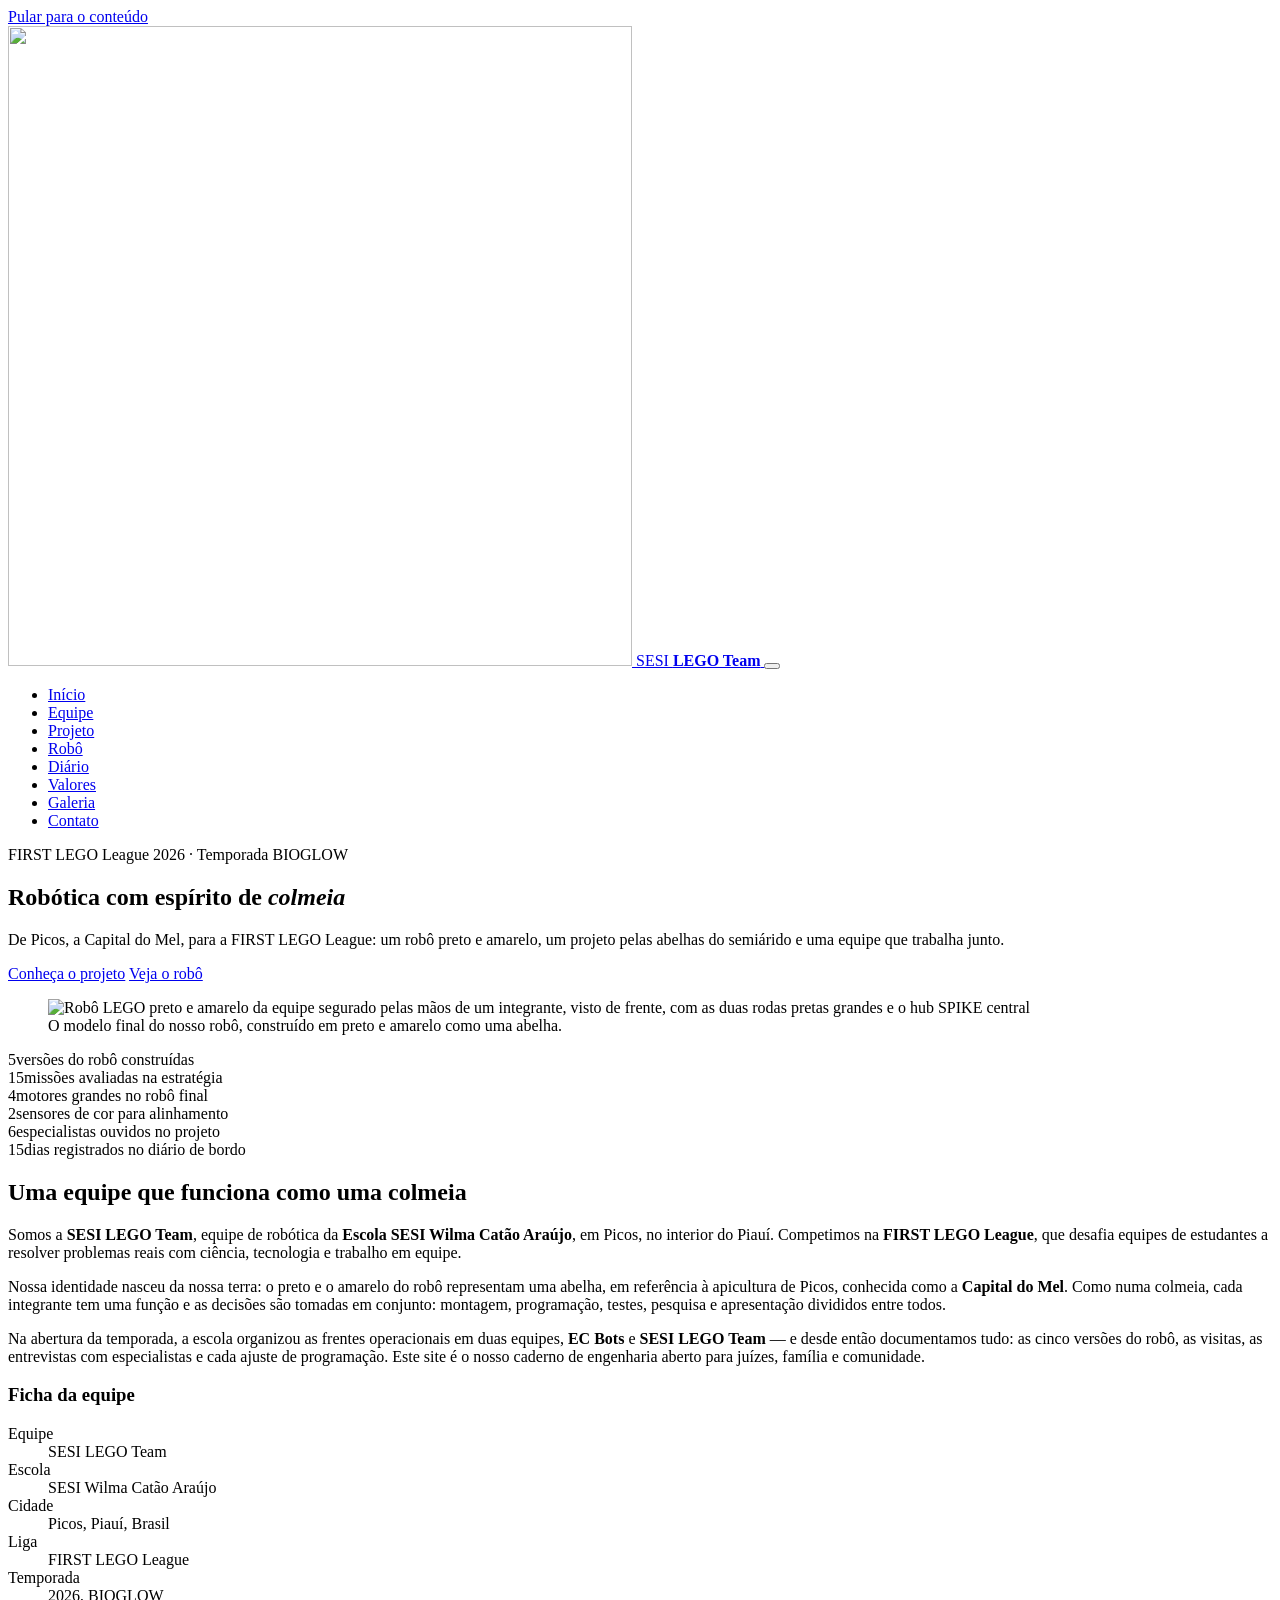
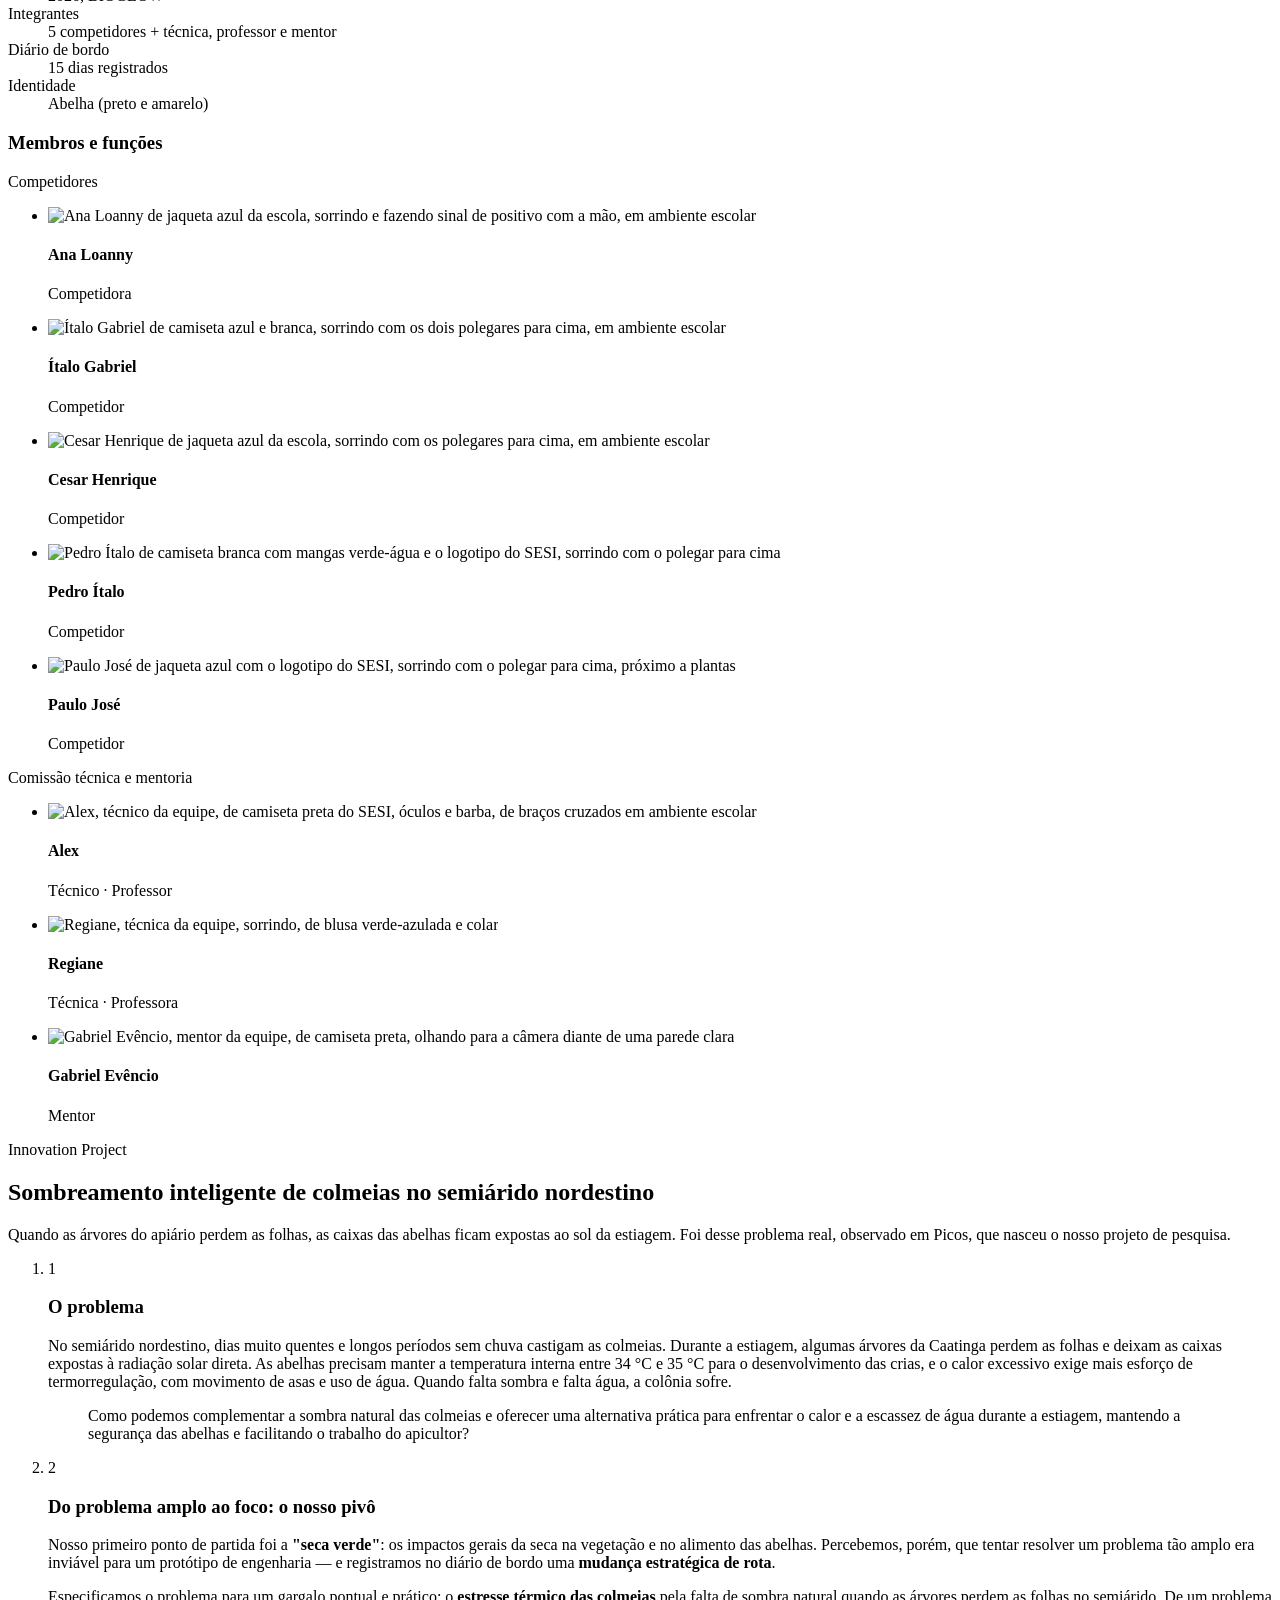
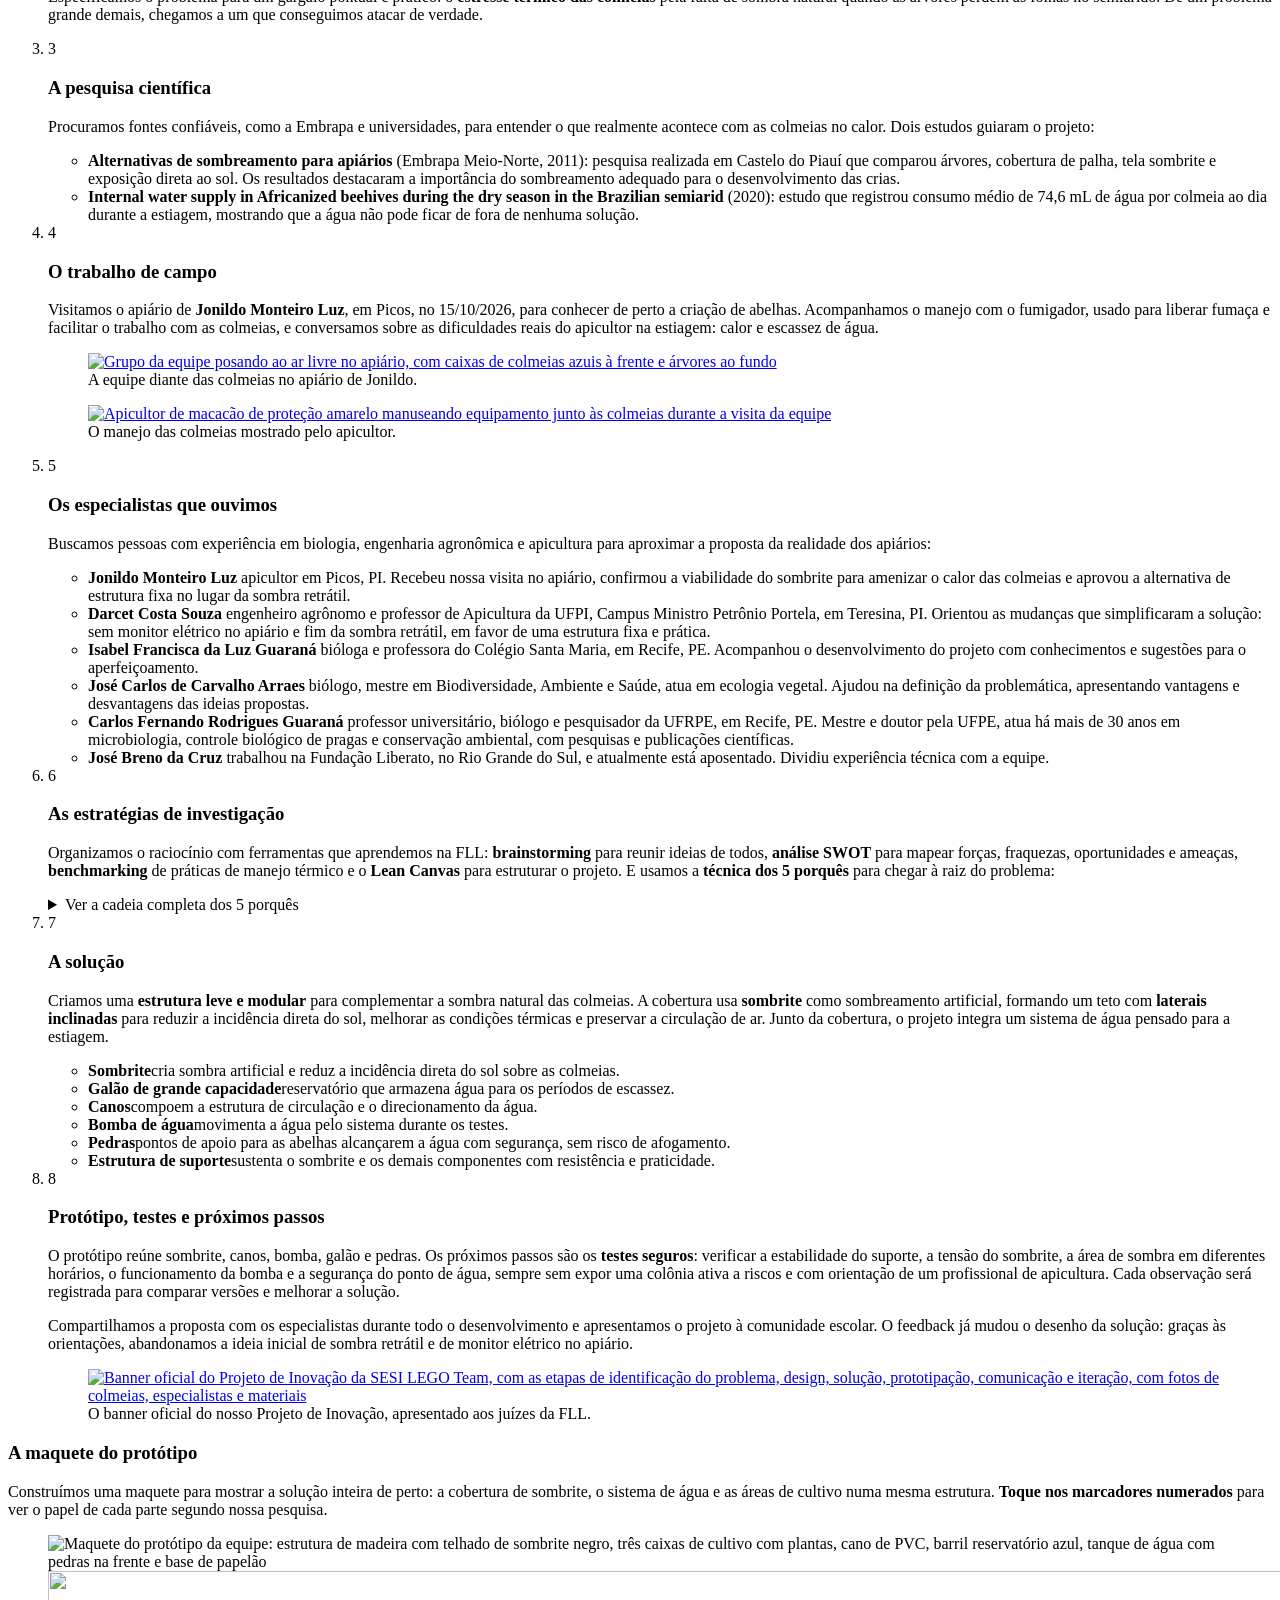
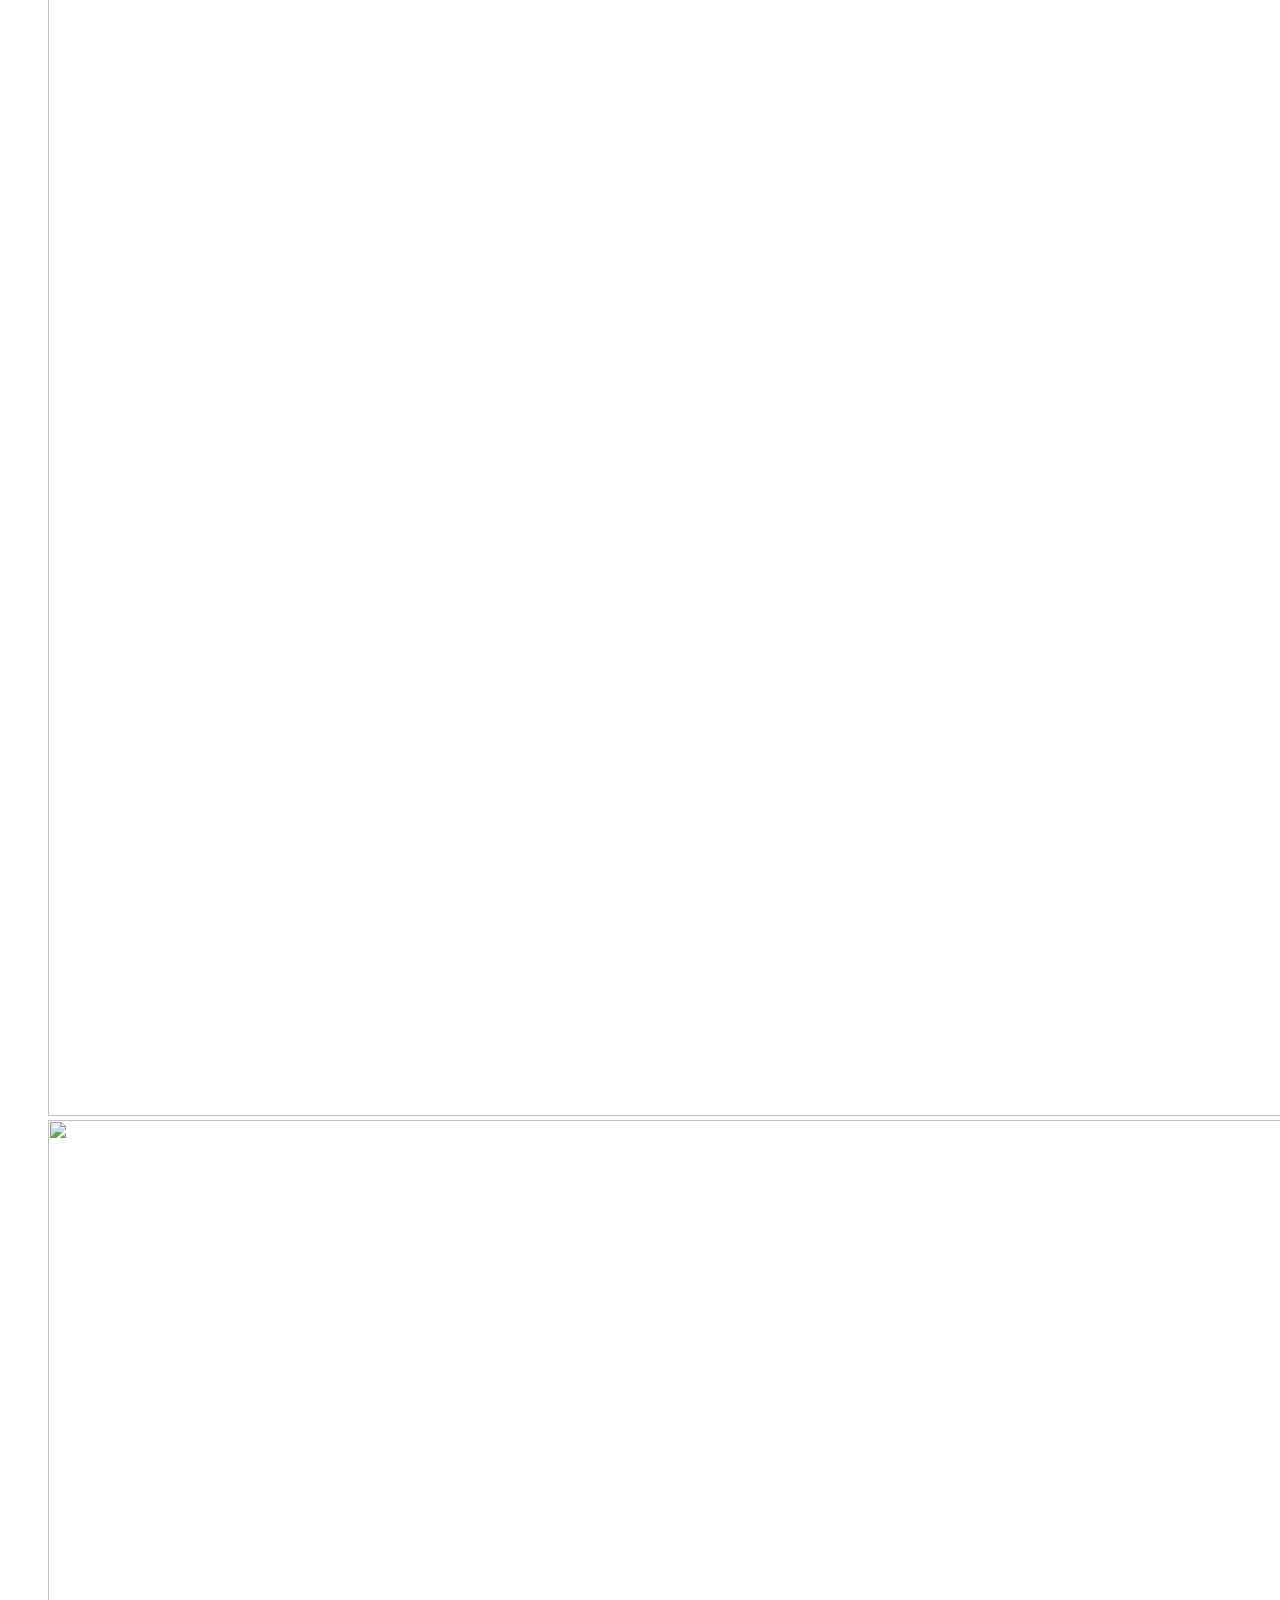
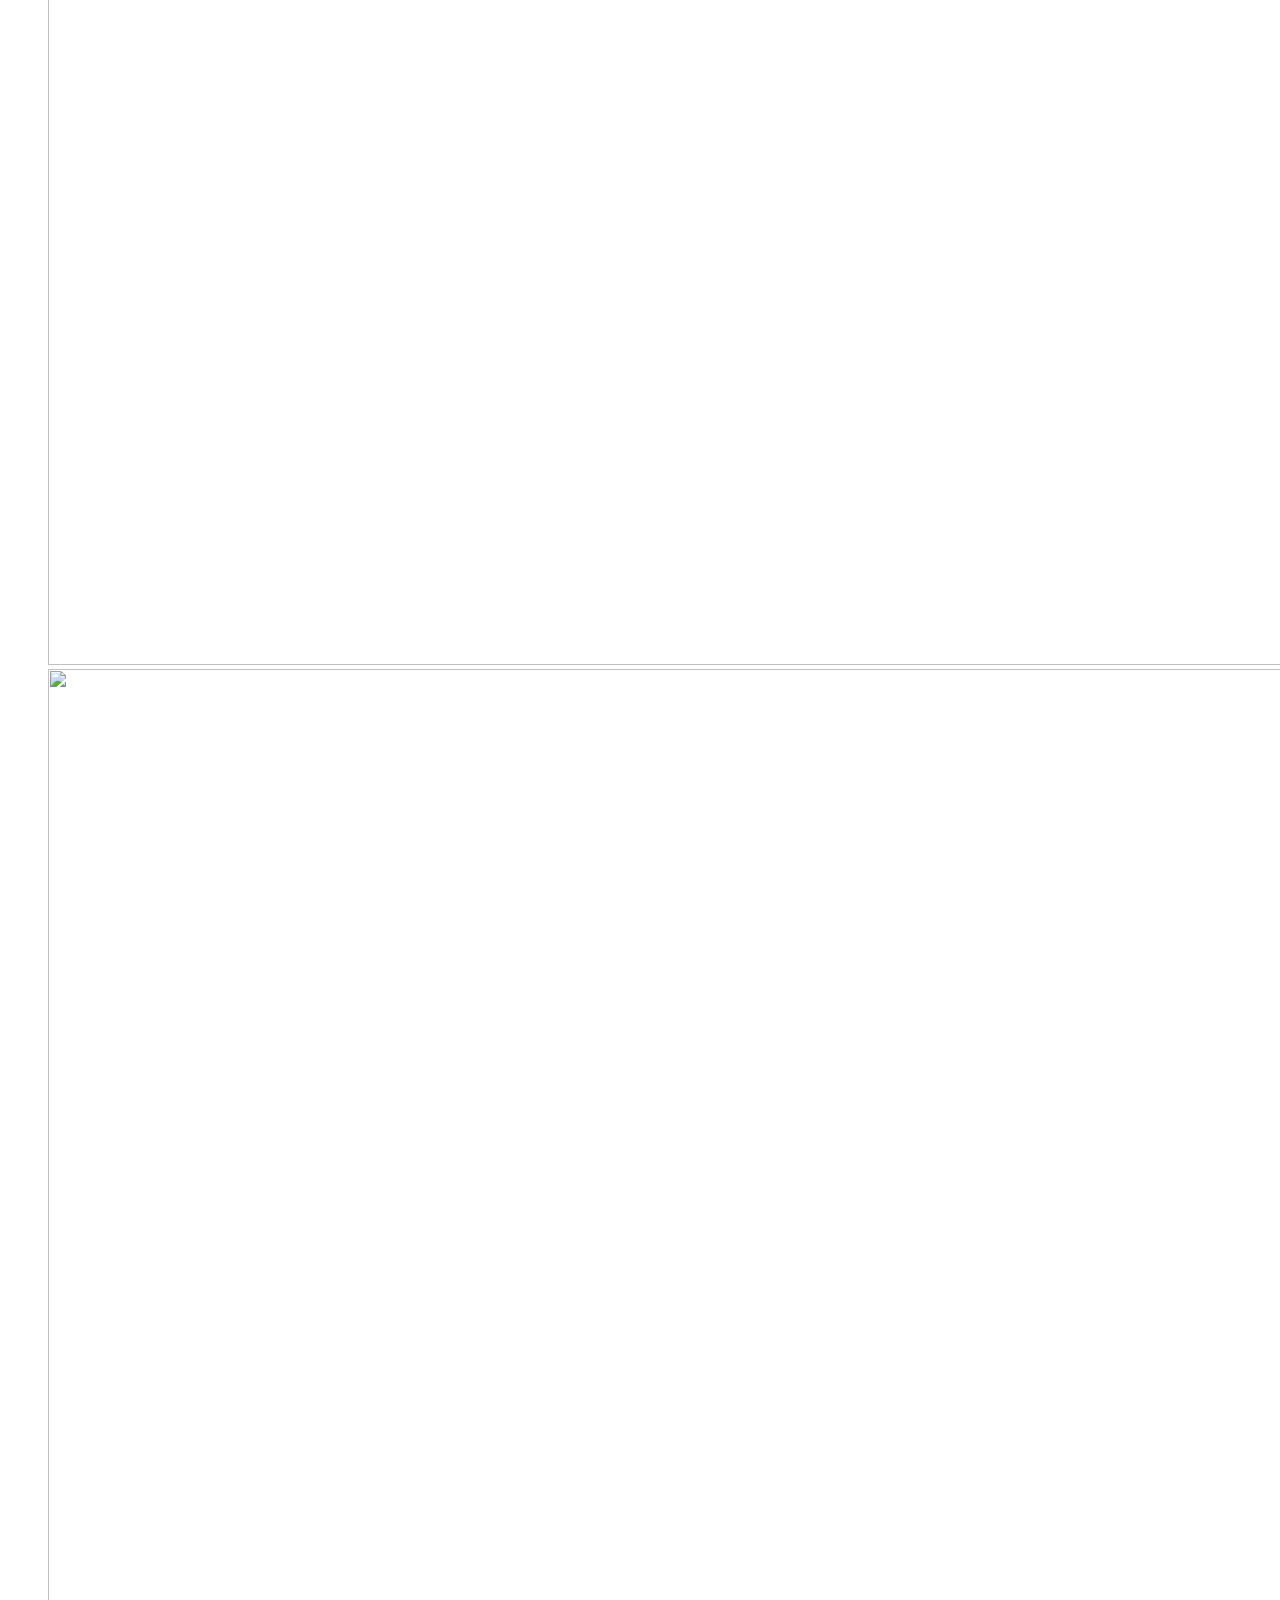
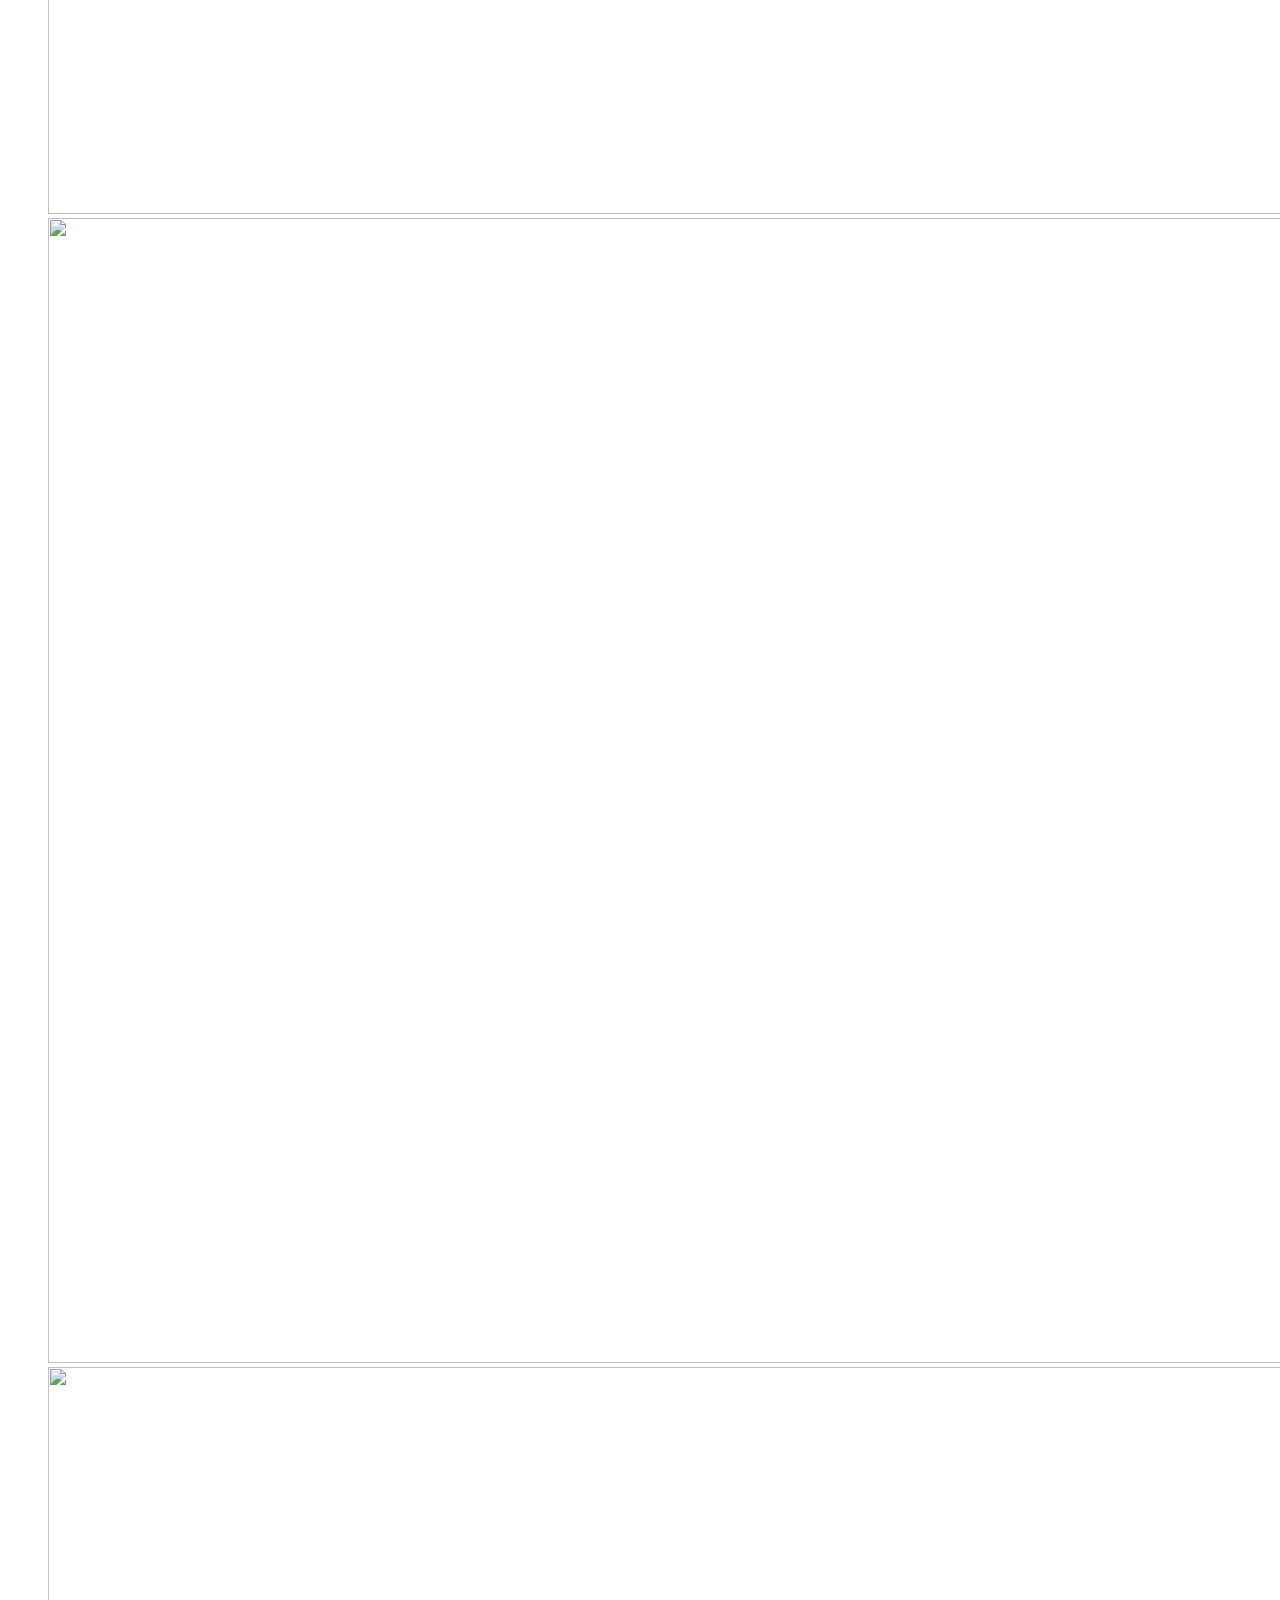
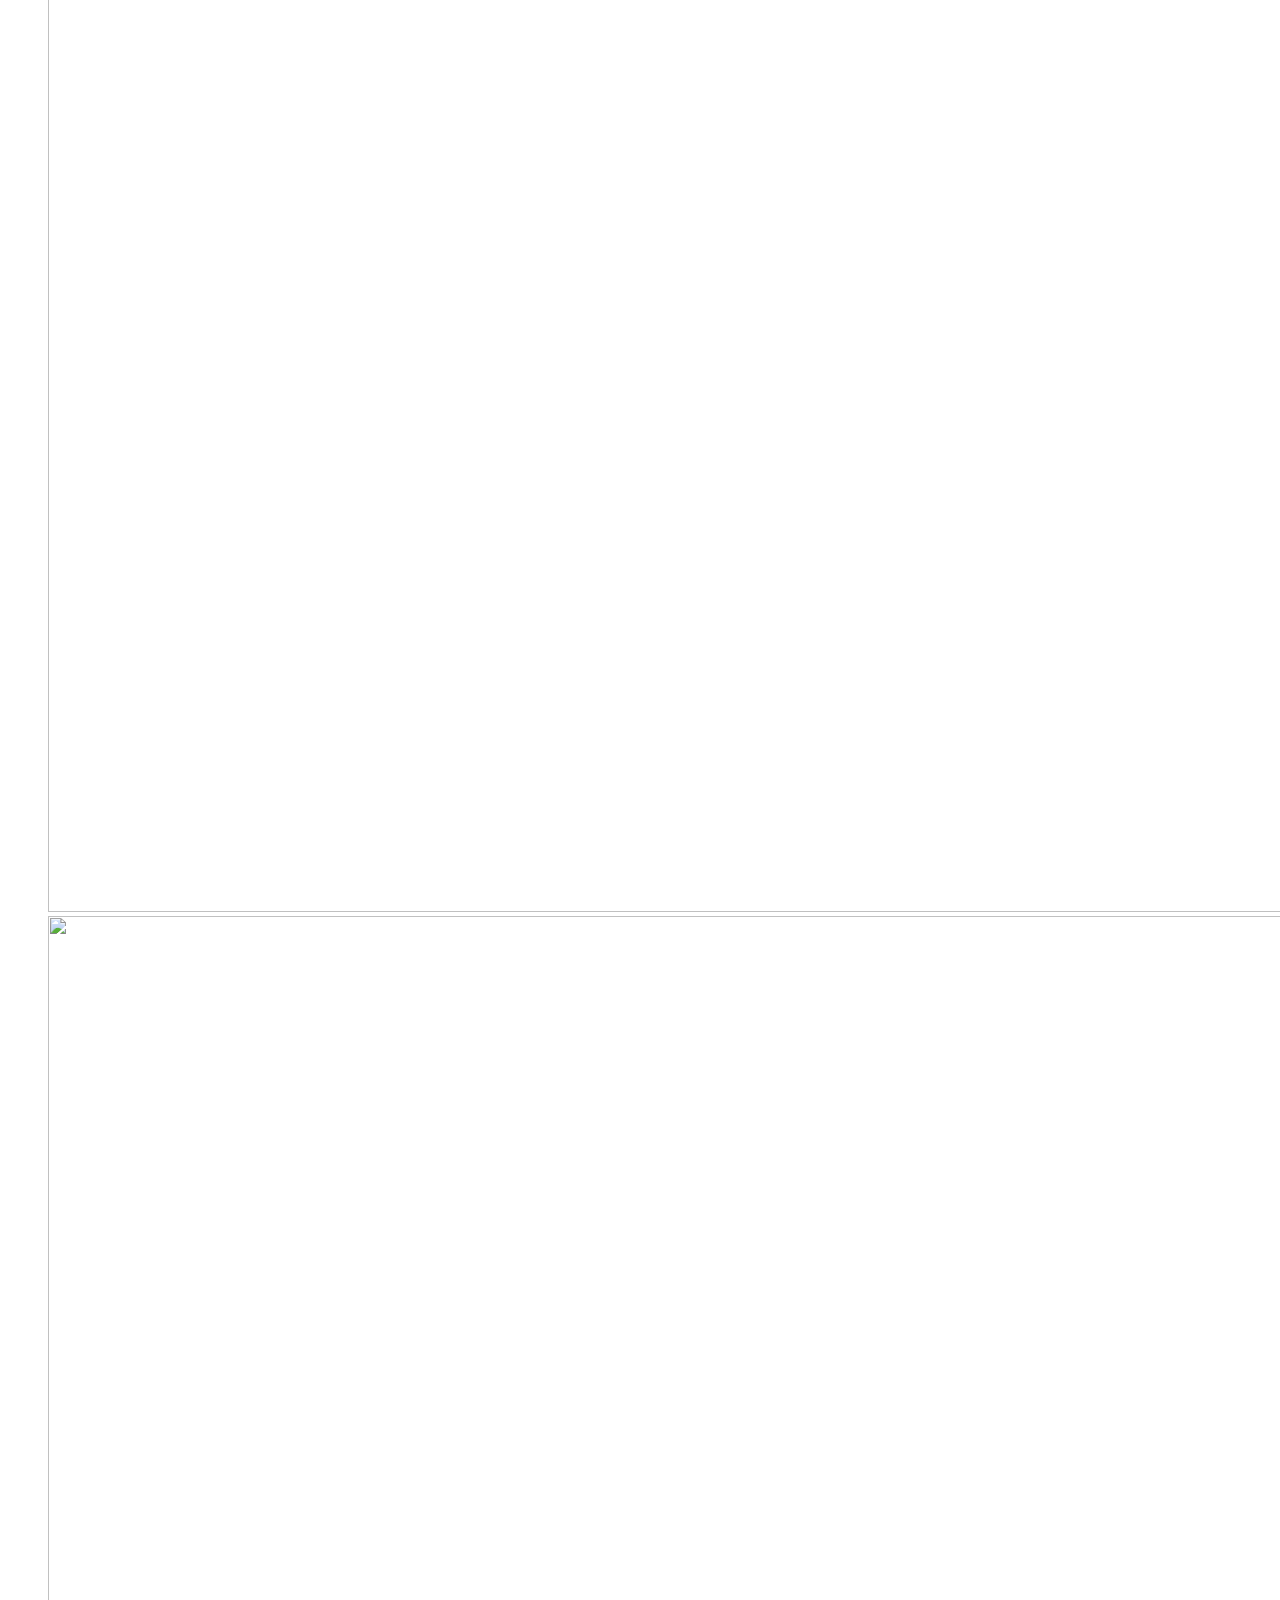
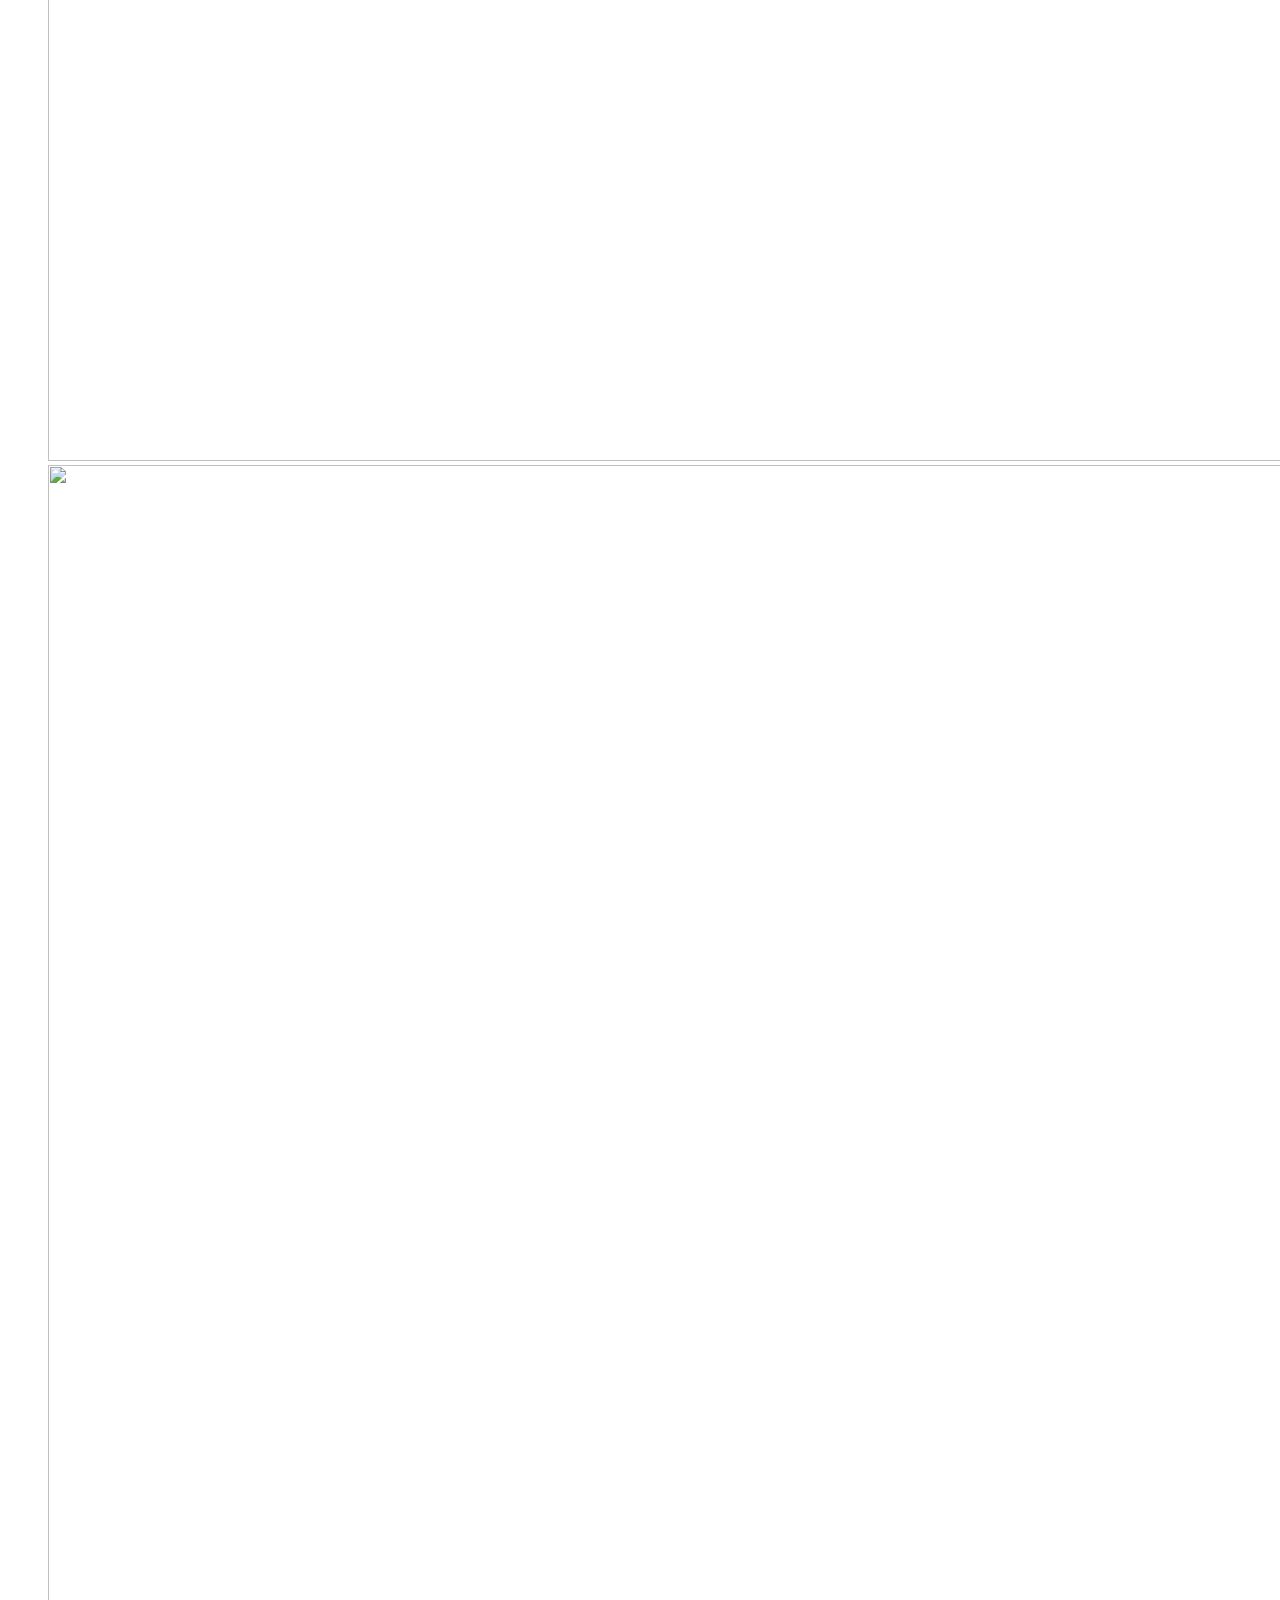
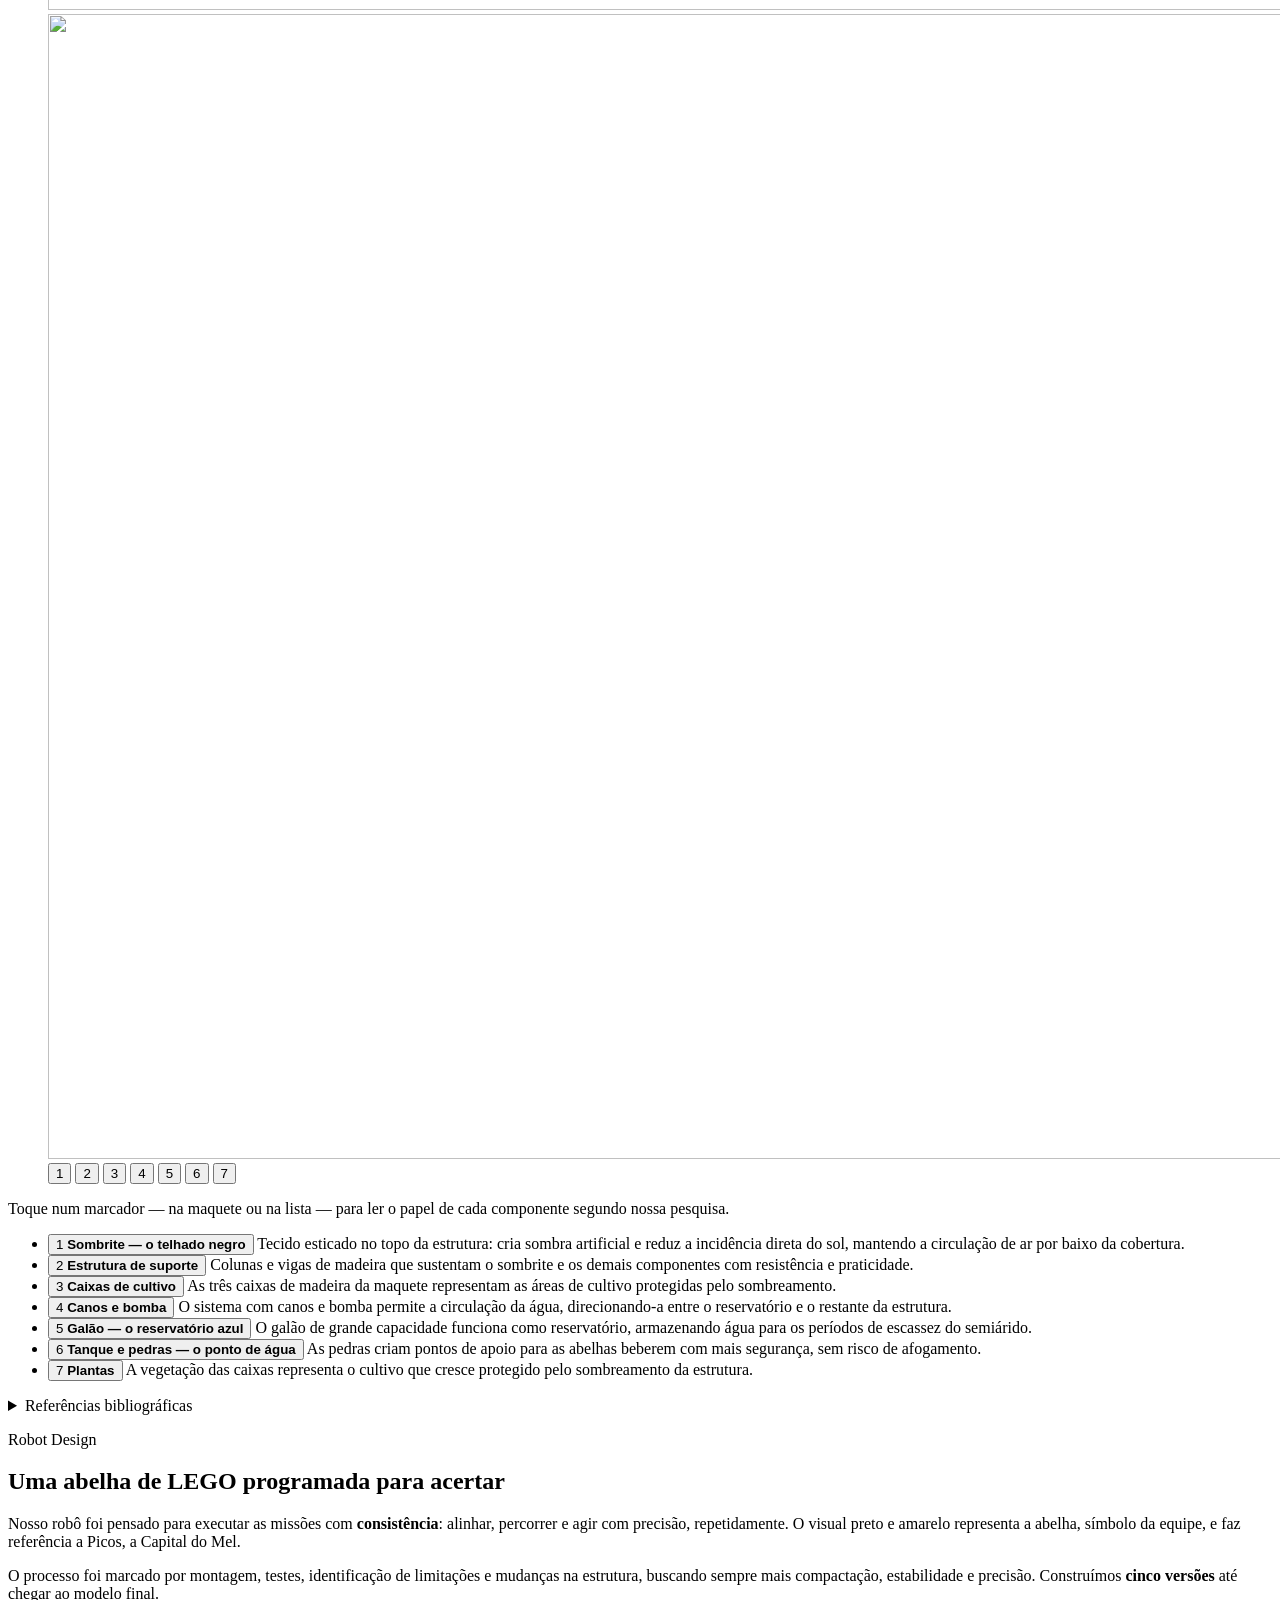
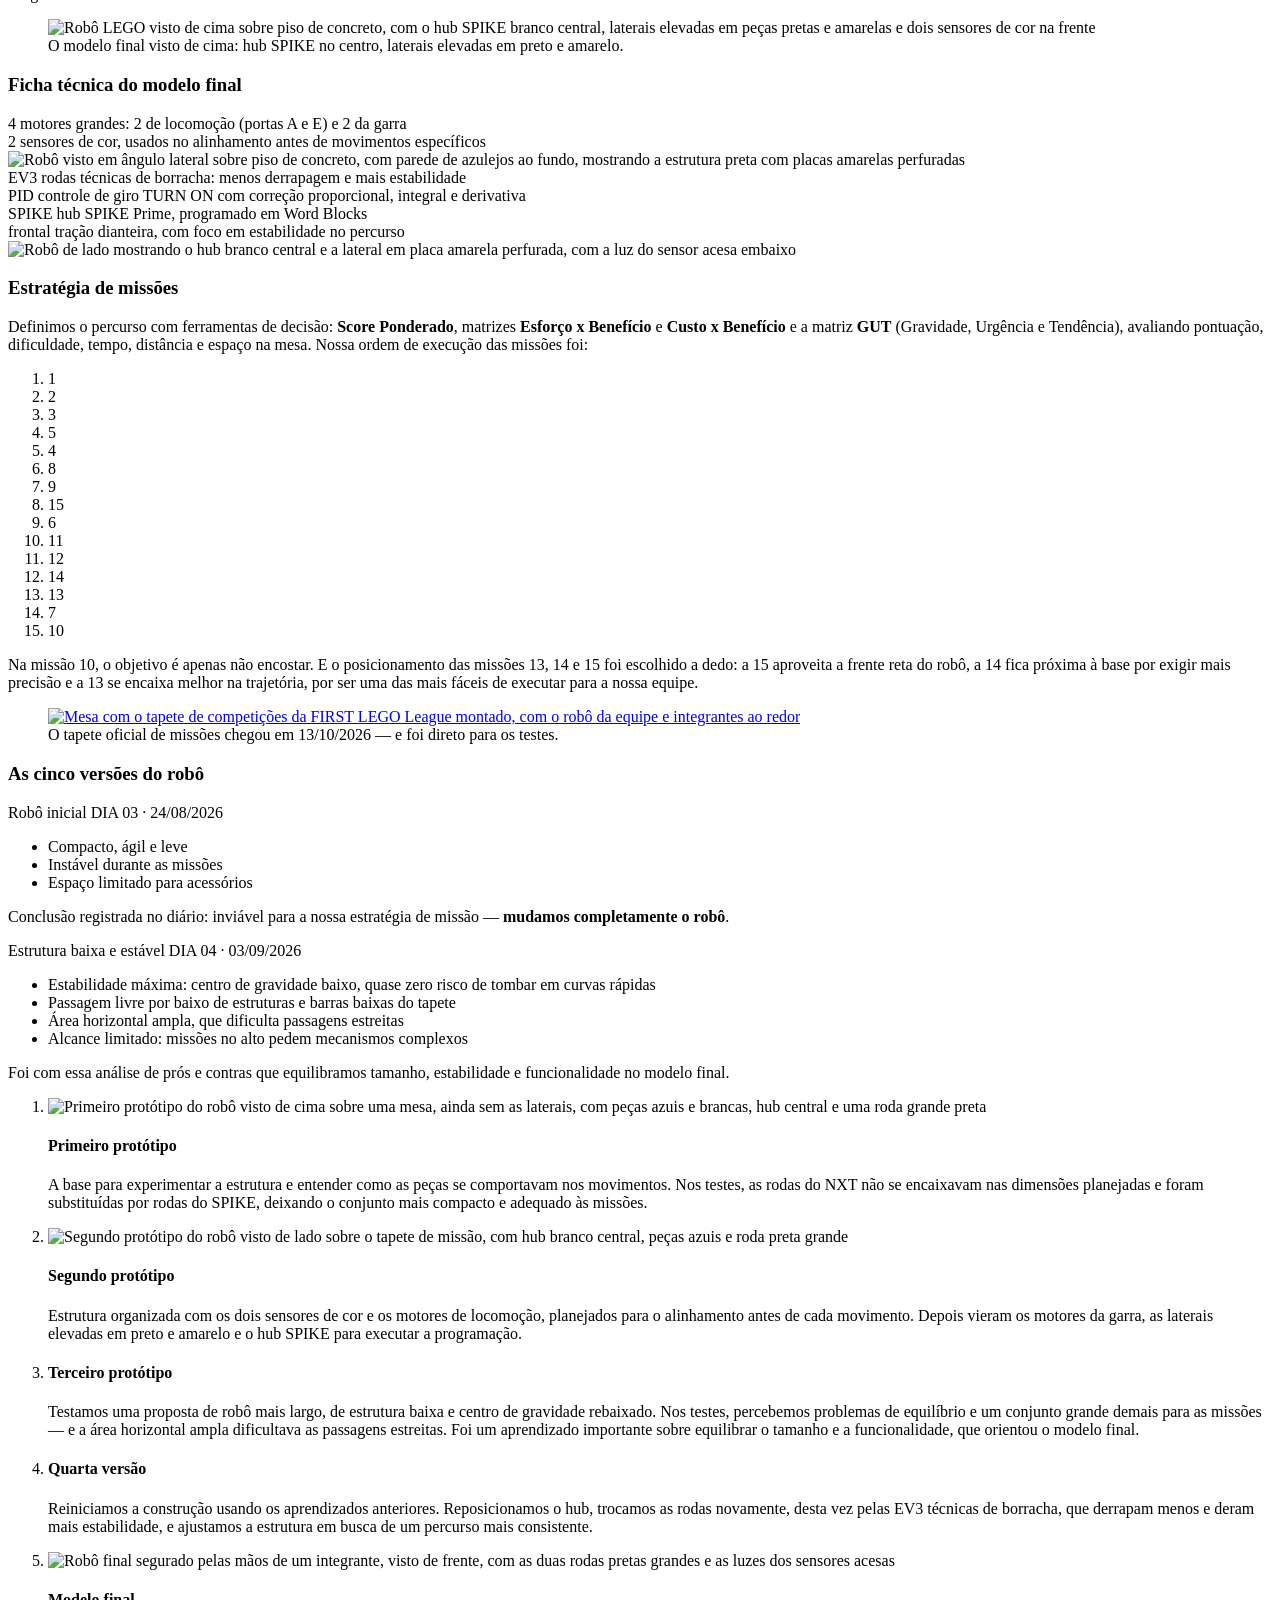
==== index.html @ cb63b408 "segundo commit" ====
<!DOCTYPE html>
<html lang="pt-BR">
<head>
  <meta charset="UTF-8">
  <meta name="viewport" content="width=device-width, initial-scale=1.0">

  <!-- ============================================================
       SEO BÁSICO (edite o domínio quando publicar)
       ============================================================ -->
  <title>SESI LEGO Team | Equipe de robótica FIRST LEGO League em Picos, PI</title>
  <meta name="description" content="Site oficial da SESI LEGO Team, equipe da Escola SESI Wilma Catão Araújo (Picos, PI) na FIRST LEGO League 2026: projeto de pesquisa sobre sombreamento de colmeias no semiárido e robô LEGO preto e amarelo com controle PID.">
  <meta name="author" content="SESI LEGO Team">
  <meta name="theme-color" content="#171310">
  <link rel="canonical" href="https://sesi-lego-team.github.io/"><!-- EDITAR: URL final após publicar -->

  <!-- Open Graph -->
  <meta property="og:type" content="website">
  <meta property="og:locale" content="pt_BR">
  <meta property="og:site_name" content="SESI LEGO Team">
  <meta property="og:title" content="SESI LEGO Team | FIRST LEGO League 2026">
  <meta property="og:description" content="Robótica com espírito de colmeia: um projeto pelas abelhas do semiárido e um robô preto e amarelo construído em Picos, a Capital do Mel.">
  <meta property="og:image" content="assets/img/og-image.png">
  <meta name="twitter:card" content="summary_large_image">

  <!-- Favicon (emblema oficial da equipe) -->
  <link rel="icon" type="image/png" href="assets/img/favicon.png">
  <link rel="apple-touch-icon" href="assets/img/apple-touch-icon.png">

  <!-- Fontes auto-hospedadas (subconjunto latin cobre pt-BR) -->
  <link rel="stylesheet" href="assets/fonts/fonts.css">
  <link rel="preload" href="assets/fonts/ArchivoBlack-400.woff2" as="font" type="font/woff2" crossorigin>

  <!-- Estilo principal -->
  <link rel="stylesheet" href="assets/css/style.css">

  <!-- Dados estruturados para buscadores -->
  <script type="application/ld+json">
  {
    "@context": "https://schema.org",
    "@type": "Organization",
    "name": "SESI LEGO Team",
    "description": "Equipe de robótica estudantil da Escola SESI Wilma Catão Araújo, em Picos (PI), participante da FIRST LEGO League.",
    "url": "https://sesi-lego-team.github.io/",
    "logo": "assets/img/emblema.png",
    "address": {
      "@type": "PostalAddress",
      "addressLocality": "Picos",
      "addressRegion": "PI",
      "addressCountry": "BR"
    },
    "affiliation": "FIRST LEGO League",
    "sameAs": ["https://instagram.com/sesilegoteampi_"]
  }
  </script>
</head>
<body>
  <a class="skip-link" href="#conteudo">Pular para o conteúdo</a>

  <!-- Barra de progresso de leitura -->
  <div class="progresso-leitura" aria-hidden="true"></div>

  <!-- ============================================================
       NAVEGAÇÃO
       ============================================================ -->
  <header class="topbar" id="topo">
    <nav class="nav container" aria-label="Navegação principal">
      <a class="brand" href="#inicio">
        <img class="brand-mark" src="assets/img/emblema.png" alt="" width="624" height="640" decoding="async">
        <span class="brand-name">SESI <b>LEGO Team</b></span>
      </a>

      <button class="nav-toggle" id="navToggle" aria-expanded="false" aria-controls="navMenu" aria-label="Abrir menu de navegação">
        <span class="hamburger" aria-hidden="true"></span>
      </button>

      <ul class="nav-menu" id="navMenu">
        <li><a href="#inicio" aria-current="page">Início</a></li>
        <li><a href="#equipe">Equipe</a></li>
        <li><a href="#projeto">Projeto</a></li>
        <li><a href="#robo">Robô</a></li>
        <li><a href="#diario">Diário</a></li>
        <li><a href="#valores">Valores</a></li>
        <li><a href="#galeria">Galeria</a></li>
        <li><a href="#contato" class="nav-cta">Contato</a></li>
      </ul>
    </nav>
  </header>

  <main id="conteudo">

    <!-- ============================================================
         1. HERO
         ============================================================ -->
    <section class="hero" id="inicio">
      <div class="hero-favo" aria-hidden="true"></div>
      <div class="container hero-grid">
        <div class="hero-texto">
          <p class="eyebrow">FIRST LEGO League 2026 <span class="sep">·</span> Temporada BIOGLOW</p>
          <h1 class="display">Robótica com espírito de <em>colmeia</em></h1>
          <p class="hero-sub">
            De Picos, a Capital do Mel, para a FIRST LEGO League: um robô
            preto e amarelo, um projeto pelas abelhas do semiárido e uma
            equipe que trabalha junto.
          </p>
          <div class="hero-acoes">
            <a class="btn" href="#projeto">Conheça o projeto</a>
            <a class="btn btn-ghost" href="#robo">Veja o robô</a>
          </div>
        </div>

        <figure class="hero-figura">
          <div class="hex-frame">
            <img src="assets/img/robo-final-4.webp"
                 alt="Robô LEGO preto e amarelo da equipe segurado pelas mãos de um integrante, visto de frente, com as duas rodas pretas grandes e o hub SPIKE central"
                 width="840" height="1120" fetchpriority="high" decoding="async">
          </div>
          <figcaption class="legenda">O modelo final do nosso robô, construído em preto e amarelo como uma abelha.</figcaption>
        </figure>
      </div>
    </section>

    <!-- Faixa de números reais do processo -->
    <section class="numeros" aria-label="Números da temporada">
      <div class="container numeros-grid">
        <div class="numero reveal reveal-3d"><span class="numero-valor" data-contador="5">5</span><span class="numero-rotulo">versões do robô construídas</span></div>
        <div class="numero reveal reveal-3d"><span class="numero-valor" data-contador="15">15</span><span class="numero-rotulo">missões avaliadas na estratégia</span></div>
        <div class="numero reveal reveal-3d"><span class="numero-valor" data-contador="4">4</span><span class="numero-rotulo">motores grandes no robô final</span></div>
        <div class="numero reveal reveal-3d"><span class="numero-valor" data-contador="2">2</span><span class="numero-rotulo">sensores de cor para alinhamento</span></div>
        <div class="numero reveal reveal-3d"><span class="numero-valor" data-contador="6">6</span><span class="numero-rotulo">especialistas ouvidos no projeto</span></div>
        <div class="numero reveal reveal-3d"><span class="numero-valor" data-contador="15">15</span><span class="numero-rotulo">dias registrados no diário de bordo</span></div>
      </div>
    </section>

    <!-- ============================================================
         2. SOBRE A EQUIPE
         ============================================================ -->
    <section class="secao" id="equipe">
      <div class="container">
        <h2 class="titulo-secao reveal">Uma equipe que funciona como uma colmeia</h2>

        <div class="equipe-grid">
          <div class="equipe-texto reveal">
            <!-- EDITAR: apresentação da equipe -->
            <p>
              Somos a <strong>SESI LEGO Team</strong>, equipe de robótica da
              <strong>Escola SESI Wilma Catão Araújo</strong>, em Picos, no
              interior do Piauí. Competimos na <strong>FIRST LEGO League</strong>,
              que desafia equipes de estudantes a resolver problemas reais com
              ciência, tecnologia e trabalho em equipe.
            </p>
            <p>
              Nossa identidade nasceu da nossa terra: o preto e o amarelo do
              robô representam uma abelha, em referência à apicultura de Picos,
              conhecida como a <strong>Capital do Mel</strong>. Como numa colmeia,
              cada integrante tem uma função e as decisões são tomadas em conjunto:
              montagem, programação, testes, pesquisa e apresentação divididos
              entre todos.
            </p>
            <p>
              Na abertura da temporada, a escola organizou as frentes
              operacionais em duas equipes, <strong>EC Bots</strong> e
              <strong>SESI LEGO Team</strong> — e desde então documentamos tudo:
              as cinco versões do robô, as visitas, as entrevistas com
              especialistas e cada ajuste de programação. Este site é o nosso
              caderno de engenharia aberto para juízes, família e comunidade.
            </p>
          </div>

          <aside class="ficha reveal" aria-label="Ficha da equipe">
            <h3 class="ficha-titulo">Ficha da equipe</h3>
            <dl class="ficha-lista">
              <div><dt>Equipe</dt><dd>SESI LEGO Team</dd></div>
              <div><dt>Escola</dt><dd>SESI Wilma Catão Araújo</dd></div>
              <div><dt>Cidade</dt><dd>Picos, Piauí, Brasil</dd></div>
              <div><dt>Liga</dt><dd>FIRST LEGO League</dd></div>
              <div><dt>Temporada</dt><dd>2026, BIOGLOW</dd></div>
              <div><dt>Integrantes</dt><dd>5 competidores + técnica, professor e mentor</dd></div>
              <div><dt>Diário de bordo</dt><dd>15 dias registrados</dd></div>
              <div><dt>Identidade</dt><dd>Abelha (preto e amarelo)</dd></div>
            </dl>
          </aside>
        </div>

        <!-- Membros -->
        <h3 class="subtitulo-secao reveal">Membros e funções</h3>

        <div class="membros-grupo">
          <p class="membros-grupo-titulo reveal">Competidores</p>
          <ul class="membros">
            <li class="membro reveal reveal-3d">
              <div class="membro-foto">
                <img src="assets/img/equipe/ana-loanny.webp"
                     alt="Ana Loanny de jaqueta azul da escola, sorrindo e fazendo sinal de positivo com a mão, em ambiente escolar"
                     width="360" height="480" loading="lazy" decoding="async">
              </div>
              <h4 class="membro-nome">Ana Loanny</h4>
              <p class="membro-funcao">Competidora</p>
            </li>
            <li class="membro reveal reveal-3d">
              <div class="membro-foto">
                <img src="assets/img/equipe/italo-gabriel.webp"
                     alt="Ítalo Gabriel de camiseta azul e branca, sorrindo com os dois polegares para cima, em ambiente escolar"
                     width="360" height="480" loading="lazy" decoding="async">
              </div>
              <h4 class="membro-nome">Ítalo Gabriel</h4>
              <p class="membro-funcao">Competidor</p>
            </li>
            <li class="membro reveal reveal-3d">
              <div class="membro-foto">
                <img src="assets/img/equipe/cesar-henrique.webp"
                     alt="Cesar Henrique de jaqueta azul da escola, sorrindo com os polegares para cima, em ambiente escolar"
                     width="360" height="480" loading="lazy" decoding="async">
              </div>
              <h4 class="membro-nome">Cesar Henrique</h4>
              <p class="membro-funcao">Competidor</p>
            </li>
            <li class="membro reveal reveal-3d">
              <div class="membro-foto">
                <img src="assets/img/equipe/pedro-italo.webp"
                     alt="Pedro Ítalo de camiseta branca com mangas verde-água e o logotipo do SESI, sorrindo com o polegar para cima"
                     width="360" height="480" loading="lazy" decoding="async">
              </div>
              <h4 class="membro-nome">Pedro Ítalo</h4>
              <p class="membro-funcao">Competidor</p>
            </li>
            <li class="membro reveal reveal-3d">
              <div class="membro-foto">
                <img src="assets/img/equipe/paulo-jose.webp"
                     alt="Paulo José de jaqueta azul com o logotipo do SESI, sorrindo com o polegar para cima, próximo a plantas"
                     width="288" height="384" loading="lazy" decoding="async">
              </div>
              <h4 class="membro-nome">Paulo José</h4>
              <p class="membro-funcao">Competidor</p>
            </li>
          </ul>
        </div>

        <div class="membros-grupo">
          <p class="membros-grupo-titulo reveal">Comissão técnica e mentoria</p>
          <ul class="membros membros-tecnica">
            <li class="membro reveal reveal-3d">
              <div class="membro-foto">
                <img src="assets/img/equipe/alex.webp"
                     alt="Alex, técnico da equipe, de camiseta preta do SESI, óculos e barba, de braços cruzados em ambiente escolar"
                     width="360" height="480" loading="lazy" decoding="async">
              </div>
              <h4 class="membro-nome">Alex</h4>
              <p class="membro-funcao">Técnico · Professor</p>
            </li>
            <li class="membro reveal reveal-3d">
              <div class="membro-foto">
                <img src="assets/img/equipe/regiane.webp"
                     alt="Regiane, técnica da equipe, sorrindo, de blusa verde-azulada e colar"
                     width="205" height="205" loading="lazy" decoding="async">
              </div>
              <h4 class="membro-nome">Regiane</h4>
              <p class="membro-funcao">Técnica · Professora</p>
            </li>
            <li class="membro reveal reveal-3d">
              <div class="membro-foto">
                <img src="assets/img/equipe/gabriel-evencio.webp"
                     alt="Gabriel Evêncio, mentor da equipe, de camiseta preta, olhando para a câmera diante de uma parede clara"
                     width="360" height="640" loading="lazy" decoding="async">
              </div>
              <h4 class="membro-nome">Gabriel Evêncio</h4>
              <p class="membro-funcao">Mentor</p>
            </li>
          </ul>
        </div>
      </div>
    </section>

    <!-- ============================================================
         3. PROJETO DE PESQUISA (INNOVATION PROJECT)
         ============================================================ -->
    <section class="secao secao-alt" id="projeto">
      <div class="container">
        <p class="eyebrow reveal">Innovation Project</p>
        <h2 class="titulo-secao reveal">Sombreamento inteligente de colmeias no semiárido nordestino</h2>
        <p class="secao-intro reveal">
          Quando as árvores do apiário perdem as folhas, as caixas das abelhas
          ficam expostas ao sol da estiagem. Foi desse problema real, observado
          em Picos, que nasceu o nosso projeto de pesquisa.
        </p>

        <!-- Linha do tempo do projeto -->
        <ol class="jornada">

          <li class="jornada-passo reveal">
            <div class="passo-no">
              <span class="hex-node" aria-hidden="true">1</span>
            </div>
            <div class="passo-corpo">
              <h3 class="passo-titulo">O problema</h3>
              <p>
                No semiárido nordestino, dias muito quentes e longos períodos
                sem chuva castigam as colmeias. Durante a estiagem, algumas
                árvores da Caatinga perdem as folhas e deixam as caixas
                expostas à radiação solar direta. As abelhas precisam manter a temperatura
                interna entre <span class="dado">34 °C</span> e
                <span class="dado">35 °C</span> para o desenvolvimento das
                crias, e o calor excessivo exige mais esforço de
                termorregulação, com movimento de asas e uso de água. Quando
                falta sombra e falta água, a colônia sofre.
              </p>
              <blockquote class="pergunta-norteadora">
                <p>
                  Como podemos complementar a sombra natural das colmeias e
                  oferecer uma alternativa prática para enfrentar o calor e a
                  escassez de água durante a estiagem, mantendo a segurança
                  das abelhas e facilitando o trabalho do apicultor?
                </p>
              </blockquote>
            </div>
          </li>

          <li class="jornada-passo reveal">
            <div class="passo-no">
              <span class="hex-node" aria-hidden="true">2</span>
            </div>
            <div class="passo-corpo">
              <h3 class="passo-titulo">Do problema amplo ao foco: o nosso pivô</h3>
              <p>
                Nosso primeiro ponto de partida foi a <strong>"seca verde"</strong>:
                os impactos gerais da seca na vegetação e no alimento das
                abelhas. Percebemos, porém, que tentar resolver um problema
                tão amplo era inviável para um protótipo de engenharia — e
                registramos no diário de bordo uma
                <strong>mudança estratégica de rota</strong>.
              </p>
              <p>
                Especificamos o problema para um gargalo pontual e prático:
                o <strong>estresse térmico das colmeias</strong> pela falta de
                sombra natural quando as árvores perdem as folhas no semiárido.
                De um problema grande demais, chegamos a um que conseguimos
                atacar de verdade.
              </p>
            </div>
          </li>

          <li class="jornada-passo reveal">
            <div class="passo-no">
              <span class="hex-node" aria-hidden="true">3</span>
            </div>
            <div class="passo-corpo">
              <h3 class="passo-titulo">A pesquisa científica</h3>
              <p>
                Procuramos fontes confiáveis, como a Embrapa e universidades,
                para entender o que realmente acontece com as colmeias no calor.
                Dois estudos guiaram o projeto:
              </p>
              <ul class="lista-pesquisa">
                <li>
                  <strong>Alternativas de sombreamento para apiários</strong>
                  (Embrapa Meio-Norte, 2011): pesquisa realizada em Castelo do
                  Piauí que comparou árvores, cobertura de palha, tela sombrite
                  e exposição direta ao sol. Os resultados destacaram a
                  importância do sombreamento adequado para o desenvolvimento
                  das crias.
                </li>
                <li>
                  <strong>Internal water supply in Africanized beehives during
                  the dry season in the Brazilian semiarid</strong> (2020):
                  estudo que registrou consumo médio de
                  <span class="dado">74,6 mL</span> de água por colmeia ao dia
                  durante a estiagem, mostrando que a água não pode ficar de
                  fora de nenhuma solução.
                </li>
              </ul>
            </div>
          </li>

          <li class="jornada-passo reveal">
            <div class="passo-no">
              <span class="hex-node" aria-hidden="true">4</span>
            </div>
            <div class="passo-corpo">
              <h3 class="passo-titulo">O trabalho de campo</h3>
              <p>
                Visitamos o apiário de <strong>Jonildo Monteiro Luz</strong>,
                em Picos, no <span class="dado">15/10/2026</span>, para
                conhecer de perto a criação de abelhas. Acompanhamos o manejo
                com o fumigador, usado para liberar fumaça e facilitar o
                trabalho com as colmeias, e conversamos sobre as dificuldades
                reais do apicultor na estiagem: calor e escassez de água.
              </p>
              <div class="passo-fotos">
                <figure class="passo-foto">
                  <a href="assets/img/temporada-dia12-apiario.webp" class="lightbox-link" data-legenda="A equipe na visita ao apiário de Jonildo Monteiro Luz, em Picos">
                    <img src="assets/img/galeria/temporada-dia12-apiario.webp"
                         alt="Grupo da equipe posando ao ar livre no apiário, com caixas de colmeias azuis à frente e árvores ao fundo"
                         width="800" height="450" loading="lazy" decoding="async">
                  </a>
                  <figcaption class="legenda">A equipe diante das colmeias no apiário de Jonildo.</figcaption>
                </figure>
                <figure class="passo-foto">
                  <a href="assets/img/temporada-dia12-jonildo.webp" class="lightbox-link" data-legenda="Jonildo Monteiro Luz mostrando o manejo das abelhas durante a visita">
                    <img src="assets/img/galeria/temporada-dia12-jonildo.webp"
                         alt="Apicultor de macacão de proteção amarelo manuseando equipamento junto às colmeias durante a visita da equipe"
                         width="720" height="1280" loading="lazy" decoding="async">
                  </a>
                  <figcaption class="legenda">O manejo das colmeias mostrado pelo apicultor.</figcaption>
                </figure>
              </div>
            </div>
          </li>

          <li class="jornada-passo reveal">
            <div class="passo-no">
              <span class="hex-node" aria-hidden="true">5</span>
            </div>
            <div class="passo-corpo">
              <h3 class="passo-titulo">Os especialistas que ouvimos</h3>
              <p>
                Buscamos pessoas com experiência em biologia, engenharia
                agronômica e apicultura para aproximar a proposta da realidade
                dos apiários:
              </p>
              <ul class="especialistas">
                <li class="reveal">
                  <strong>Jonildo Monteiro Luz</strong>
                  <span>apicultor em Picos, PI. Recebeu nossa visita no apiário, confirmou a viabilidade do sombrite para amenizar o calor das colmeias e aprovou a alternativa de estrutura fixa no lugar da sombra retrátil.</span>
                </li>
                <li class="reveal">
                  <strong>Darcet Costa Souza</strong>
                  <span>engenheiro agrônomo e professor de Apicultura da UFPI, Campus Ministro Petrônio Portela, em Teresina, PI. Orientou as mudanças que simplificaram a solução: sem monitor elétrico no apiário e fim da sombra retrátil, em favor de uma estrutura fixa e prática.</span>
                </li>
                <li class="reveal">
                  <strong>Isabel Francisca da Luz Guaraná</strong>
                  <span>bióloga e professora do Colégio Santa Maria, em Recife, PE. Acompanhou o desenvolvimento do projeto com conhecimentos e sugestões para o aperfeiçoamento.</span>
                </li>
                <li class="reveal">
                  <strong>José Carlos de Carvalho Arraes</strong>
                  <span>biólogo, mestre em Biodiversidade, Ambiente e Saúde, atua em ecologia vegetal. Ajudou na definição da problemática, apresentando vantagens e desvantagens das ideias propostas.</span>
                </li>
                <li class="reveal">
                  <strong>Carlos Fernando Rodrigues Guaraná</strong>
                  <span>professor universitário, biólogo e pesquisador da UFRPE, em Recife, PE. Mestre e doutor pela UFPE, atua há mais de 30 anos em microbiologia, controle biológico de pragas e conservação ambiental, com pesquisas e publicações científicas.</span>
                </li>
                <li class="reveal">
                  <strong>José Breno da Cruz</strong>
                  <span>trabalhou na Fundação Liberato, no Rio Grande do Sul, e atualmente está aposentado. Dividiu experiência técnica com a equipe.</span>
                </li>
              </ul>
            </div>
          </li>

          <li class="jornada-passo reveal">
            <div class="passo-no">
              <span class="hex-node" aria-hidden="true">6</span>
            </div>
            <div class="passo-corpo">
              <h3 class="passo-titulo">As estratégias de investigação</h3>
              <p>
                Organizamos o raciocínio com ferramentas que aprendemos na FLL:
                <strong>brainstorming</strong> para reunir ideias de todos,
                <strong>análise SWOT</strong> para mapear forças, fraquezas,
                oportunidades e ameaças, <strong>benchmarking</strong> de
                práticas de manejo térmico e o <strong>Lean Canvas</strong>
                para estruturar o projeto. E usamos a
                <strong>técnica dos 5 porquês</strong> para chegar à raiz do
                problema:
              </p>
              <details class="porques">
                <summary>Ver a cadeia completa dos 5 porquês</summary>
                <ol class="porques-lista">
                  <li>Por quê? Porque o sombreamento natural diminui quando algumas árvores perdem suas folhas.</li>
                  <li>Por quê? Porque as árvores são utilizadas como fonte de sombra no apiário.</li>
                  <li>Por quê? Porque o sombreamento é importante para reduzir a exposição térmica das colmeias.</li>
                  <li>Por quê? Porque as abelhas precisam realizar a termorregulação da colônia, e condições térmicas excessivas podem prejudicar seu desenvolvimento.</li>
                  <li>Por quê? Porque o microclima ao redor e dentro da colmeia influencia diretamente as condições de desenvolvimento da colônia.</li>
                </ol>
              </details>
            </div>
          </li>

          <li class="jornada-passo reveal">
            <div class="passo-no">
              <span class="hex-node" aria-hidden="true">7</span>
            </div>
            <div class="passo-corpo">
              <h3 class="passo-titulo">A solução</h3>
              <p>
                Criamos uma <strong>estrutura leve e modular</strong> para
                complementar a sombra natural das colmeias. A cobertura usa
                <strong>sombrite</strong> como sombreamento artificial, formando
                um teto com <strong>laterais inclinadas</strong> para reduzir a
                incidência direta do sol, melhorar as condições térmicas e
                preservar a circulação de ar. Junto da cobertura, o projeto
                integra um sistema de água pensado para a estiagem.
              </p>
              <ul class="solucao-elementos">
                <li class="reveal"><strong>Sombrite</strong><span>cria sombra artificial e reduz a incidência direta do sol sobre as colmeias.</span></li>
                <li class="reveal"><strong>Galão de grande capacidade</strong><span>reservatório que armazena água para os períodos de escassez.</span></li>
                <li class="reveal"><strong>Canos</strong><span>compoem a estrutura de circulação e o direcionamento da água.</span></li>
                <li class="reveal"><strong>Bomba de água</strong><span>movimenta a água pelo sistema durante os testes.</span></li>
                <li class="reveal"><strong>Pedras</strong><span>pontos de apoio para as abelhas alcançarem a água com segurança, sem risco de afogamento.</span></li>
                <li class="reveal"><strong>Estrutura de suporte</strong><span>sustenta o sombrite e os demais componentes com resistência e praticidade.</span></li>
              </ul>
            </div>
          </li>

          <li class="jornada-passo reveal">
            <div class="passo-no">
              <span class="hex-node" aria-hidden="true">8</span>
            </div>
            <div class="passo-corpo">
              <h3 class="passo-titulo">Protótipo, testes e próximos passos</h3>
              <p>
                O protótipo reúne sombrite, canos, bomba, galão e pedras. Os
                próximos passos são os <strong>testes seguros</strong>:
                verificar a estabilidade do suporte, a tensão do sombrite, a
                área de sombra em diferentes horários, o funcionamento da bomba
                e a segurança do ponto de água, sempre sem expor uma colônia
                ativa a riscos e com orientação de um profissional de
                apicultura. Cada observação será registrada para comparar
                versões e melhorar a solução.
              </p>
              <p>
                Compartilhamos a proposta com os especialistas durante todo o
                desenvolvimento e apresentamos o projeto à comunidade escolar.
                O feedback já mudou o desenho da solução: graças às
                orientações, abandonamos a ideia inicial de sombra retrátil e
                de monitor elétrico no apiário.
              </p>
              <figure class="figura-banner reveal">
                <a href="assets/img/banner-projeto.webp" class="lightbox-link" data-legenda="Banner oficial do Projeto de Inovação da equipe, apresentado aos juízes">
                  <img src="assets/img/galeria/banner-projeto.webp"
                       alt="Banner oficial do Projeto de Inovação da SESI LEGO Team, com as etapas de identificação do problema, design, solução, prototipação, comunicação e iteração, com fotos de colmeias, especialistas e materiais"
                       width="800" height="566" loading="lazy" decoding="async">
                </a>
                <figcaption class="legenda">O banner oficial do nosso Projeto de Inovação, apresentado aos juízes da FLL.</figcaption>
              </figure>
            </div>
          </li>
        </ol>

        <!-- ============================================================
             MAQUETE — o protótipo como imagem navegável
             Foto plana da maquete + marcadores numerados: ao escolher
             uma parte, ela fica em destaque e o painel mostra o papel
             dela segundo a pesquisa. Sem JS: foto + lista legível.
             ============================================================ -->
        <div class="maquete reveal" id="maquete">
          <h3 class="subtitulo-secao">A maquete do protótipo</h3>
          <p class="secao-intro">
            Construímos uma maquete para mostrar a solução inteira de perto:
            a cobertura de sombrite, o sistema de água e as áreas de cultivo
            numa mesma estrutura. <strong>Toque nos marcadores numerados</strong>
            para ver o papel de cada parte segundo nossa pesquisa.
          </p>

          <figure class="maquete-palco" id="maquetePalco">
            <img class="maquete-base"
                 src="assets/img/maquete/base.webp"
                 alt="Maquete do protótipo da equipe: estrutura de madeira com telhado de sombrite negro, três caixas de cultivo com plantas, cano de PVC, barril reservatório azul, tanque de água com pedras na frente e base de papelão"
                 width="1374" height="1145" loading="lazy" decoding="async" draggable="false">

            <!-- recortes de cada parte, usados só para o destaque -->
            <img class="maquete-recorte" data-parte="sombrite"
                 src="assets/img/maquete/telhado.webp" alt=""
                 width="1374" height="1145" loading="lazy" decoding="async" draggable="false">
            <img class="maquete-recorte" data-parte="estrutura"
                 src="assets/img/maquete/estrutura.webp" alt=""
                 width="1374" height="1145" loading="lazy" decoding="async" draggable="false">
            <img class="maquete-recorte" data-parte="caixas"
                 src="assets/img/maquete/caixas.webp" alt=""
                 width="1374" height="1145" loading="lazy" decoding="async" draggable="false">
            <img class="maquete-recorte" data-parte="canos"
                 src="assets/img/maquete/cano.webp" alt=""
                 width="1374" height="1145" loading="lazy" decoding="async" draggable="false">
            <img class="maquete-recorte" data-parte="galao"
                 src="assets/img/maquete/barril.webp" alt=""
                 width="1374" height="1145" loading="lazy" decoding="async" draggable="false">
            <img class="maquete-recorte" data-parte="plantas"
                 src="assets/img/maquete/plantas.webp" alt=""
                 width="1374" height="1145" loading="lazy" decoding="async" draggable="false">
            <img class="maquete-recorte" data-parte="bebedouro"
                 src="assets/img/maquete/tanque.webp" alt=""
                 width="1374" height="1145" loading="lazy" decoding="async" draggable="false">
            <img class="maquete-recorte" data-parte="bebedouro"
                 src="assets/img/maquete/pedras.webp" alt=""
                 width="1374" height="1145" loading="lazy" decoding="async" draggable="false">

            <button type="button" class="maquete-pino" data-parte="sombrite" aria-pressed="false"
                    style="--x:53.7%;--y:15.1%"
                    aria-label="Parte 1: Sombrite, o telhado negro">
              <span class="maquete-pino-num" aria-hidden="true">1</span>
            </button>
            <button type="button" class="maquete-pino" data-parte="estrutura" aria-pressed="false"
                    style="--x:15.9%;--y:57.7%"
                    aria-label="Parte 2: Estrutura de suporte">
              <span class="maquete-pino-num" aria-hidden="true">2</span>
            </button>
            <button type="button" class="maquete-pino" data-parte="caixas" aria-pressed="false"
                    style="--x:42.1%;--y:52.2%"
                    aria-label="Parte 3: Caixas de cultivo">
              <span class="maquete-pino-num" aria-hidden="true">3</span>
            </button>
            <button type="button" class="maquete-pino" data-parte="canos" aria-pressed="false"
                    style="--x:68.9%;--y:44.8%"
                    aria-label="Parte 4: Canos e bomba de água">
              <span class="maquete-pino-num" aria-hidden="true">4</span>
            </button>
            <button type="button" class="maquete-pino" data-parte="galao" aria-pressed="false"
                    style="--x:79.9%;--y:39.4%"
                    aria-label="Parte 5: Galão, o reservatório azul">
              <span class="maquete-pino-num" aria-hidden="true">5</span>
            </button>
            <button type="button" class="maquete-pino" data-parte="bebedouro" aria-pressed="false"
                    style="--x:57.1%;--y:73.3%"
                    aria-label="Parte 6: Tanque e pedras, o ponto de água das abelhas">
              <span class="maquete-pino-num" aria-hidden="true">6</span>
            </button>
            <button type="button" class="maquete-pino" data-parte="plantas" aria-pressed="false"
                    style="--x:48.4%;--y:62.8%"
                    aria-label="Parte 7: Plantas do cultivo">
              <span class="maquete-pino-num" aria-hidden="true">7</span>
            </button>
          </figure>

          <div class="maquete-painel" id="maquetePainel" aria-live="polite">
            <p class="maquete-painel-hint">
              Toque num marcador — na maquete ou na lista — para ler o papel de
              cada componente segundo nossa pesquisa.
            </p>
          </div>

          <ul class="maquete-partes">
            <li class="maquete-parte" data-parte="sombrite">
              <button type="button" class="maquete-parte-btn">
                <span class="maquete-parte-num" aria-hidden="true">1</span>
                <strong>Sombrite — o telhado negro</strong>
              </button>
              <span class="maquete-parte-texto">Tecido esticado no topo da estrutura: cria sombra artificial e reduz a incidência direta do sol, mantendo a circulação de ar por baixo da cobertura.</span>
            </li>
            <li class="maquete-parte" data-parte="estrutura">
              <button type="button" class="maquete-parte-btn">
                <span class="maquete-parte-num" aria-hidden="true">2</span>
                <strong>Estrutura de suporte</strong>
              </button>
              <span class="maquete-parte-texto">Colunas e vigas de madeira que sustentam o sombrite e os demais componentes com resistência e praticidade.</span>
            </li>
            <li class="maquete-parte" data-parte="caixas">
              <button type="button" class="maquete-parte-btn">
                <span class="maquete-parte-num" aria-hidden="true">3</span>
                <strong>Caixas de cultivo</strong>
              </button>
              <span class="maquete-parte-texto">As três caixas de madeira da maquete representam as áreas de cultivo protegidas pelo sombreamento.</span>
            </li>
            <li class="maquete-parte" data-parte="canos">
              <button type="button" class="maquete-parte-btn">
                <span class="maquete-parte-num" aria-hidden="true">4</span>
                <strong>Canos e bomba</strong>
              </button>
              <span class="maquete-parte-texto">O sistema com canos e bomba permite a circulação da água, direcionando-a entre o reservatório e o restante da estrutura.</span>
            </li>
            <li class="maquete-parte" data-parte="galao">
              <button type="button" class="maquete-parte-btn">
                <span class="maquete-parte-num" aria-hidden="true">5</span>
                <strong>Galão — o reservatório azul</strong>
              </button>
              <span class="maquete-parte-texto">O galão de grande capacidade funciona como reservatório, armazenando água para os períodos de escassez do semiárido.</span>
            </li>
            <li class="maquete-parte" data-parte="bebedouro">
              <button type="button" class="maquete-parte-btn">
                <span class="maquete-parte-num" aria-hidden="true">6</span>
                <strong>Tanque e pedras — o ponto de água</strong>
              </button>
              <span class="maquete-parte-texto">As pedras criam pontos de apoio para as abelhas beberem com mais segurança, sem risco de afogamento.</span>
            </li>
            <li class="maquete-parte" data-parte="plantas">
              <button type="button" class="maquete-parte-btn">
                <span class="maquete-parte-num" aria-hidden="true">7</span>
                <strong>Plantas</strong>
              </button>
              <span class="maquete-parte-texto">A vegetação das caixas representa o cultivo que cresce protegido pelo sombreamento da estrutura.</span>
            </li>
          </ul>
        </div>

        <!-- Referências -->
        <details class="referencias reveal">
          <summary>Referências bibliográficas</summary>
          <ol class="ref-lista">
            <li>LOPES, Maria Teresa do Rêgo et al. <em>Alternativas de sombreamento para apiários</em>. Pesquisa Agropecuária Tropical, v. 41, n. 3, p. 299-305, 2011. Disponível em: <a href="https://doi.org/10.5216/pat.v41i3.8919" target="_blank" rel="noopener">doi.org/10.5216/pat.v41i3.8919</a>.</li>
            <li>MELQUIADES, Catiana da Conceição Vieira; BENDINI, Juliana do Nascimento; MOURA, Sinevaldo Gonçalves de. <em>Internal water supply in Africanized beehives during the dry season in the Brazilian semiarid</em>. Revista Agro@mbiente On-line, v. 14, 2020. Disponível em: <a href="https://doi.org/10.18227/1982-8470ragro.v14i0.6396" target="_blank" rel="noopener">doi.org/10.18227/1982-8470ragro.v14i0.6396</a>.</li>
            <li>EMBRAPA. <em>Sistema de Produção de Mel</em>. 2023. Disponível em: <a href="https://www.infoteca.cnptia.embrapa.br/infoteca/handle/doc/1156063" target="_blank" rel="noopener">infoteca.cnptia.embrapa.br</a>.</li>
            <li>PEREIRA, F. de M. et al. Gargalos tecnológicos e não-tecnológicos. In: VILELA, S. L. de O.; ALCOFORADO FILHO, F. G. (org.). <em>Cadeia produtiva do mel no Estado do Piauí</em>. Teresina: Embrapa Meio-Norte, 2000. cap. 2, p. 30-47.</li>
            <li>PEREIRA, F. de M.; LOPES, M. T. do R.; CAMARGO, R. C. R. de; VILELA, S. L. de O. <em>Sistema de produção de mel</em>. Brasília, DF: Embrapa, 2023.</li>
          </ol>
        </details>
      </div>
    </section>

    <!-- ============================================================
         4. DESIGN DO ROBÔ
         ============================================================ -->
    <section class="secao" id="robo">
      <div class="container">
        <p class="eyebrow reveal">Robot Design</p>
        <h2 class="titulo-secao reveal">Uma abelha de LEGO programada para acertar</h2>

        <div class="robo-intro reveal">
          <div class="robo-intro-texto">
            <p>
              Nosso robô foi pensado para executar as missões com
              <strong>consistência</strong>: alinhar, percorrer e agir com
              precisão, repetidamente. O visual preto e amarelo representa a
              abelha, símbolo da equipe, e faz referência a Picos, a Capital
              do Mel.
            </p>
            <p>
              O processo foi marcado por montagem, testes, identificação de
              limitações e mudanças na estrutura, buscando sempre mais
              compactação, estabilidade e precisão. Construímos
              <strong>cinco versões</strong> até chegar ao modelo final.
            </p>
          </div>
          <figure class="robo-intro-figura reveal">
            <div class="hex-frame hex-frame-flat">
              <img src="assets/img/robo-final-1.webp"
                   alt="Robô LEGO visto de cima sobre piso de concreto, com o hub SPIKE branco central, laterais elevadas em peças pretas e amarelas e dois sensores de cor na frente"
                   width="800" height="600" loading="lazy" decoding="async">
            </div>
            <figcaption class="legenda">O modelo final visto de cima: hub SPIKE no centro, laterais elevadas em preto e amarelo.</figcaption>
          </figure>
        </div>

        <!-- Ficha técnica -->
        <h3 class="subtitulo-secao reveal">Ficha técnica do modelo final</h3>
        <div class="bento">
          <div class="bento-celula bento-dado reveal reveal-3d">
            <span class="dado-valor">4</span>
            <span class="dado-rotulo">motores grandes: 2 de locomoção (portas A e E) e 2 da garra</span>
          </div>
          <div class="bento-celula bento-dado reveal reveal-3d">
            <span class="dado-valor">2</span>
            <span class="dado-rotulo">sensores de cor, usados no alinhamento antes de movimentos específicos</span>
          </div>
          <div class="bento-celula bento-foto reveal reveal-3d">
            <img src="assets/img/galeria/robo-final-3.webp"
                 alt="Robô visto em ângulo lateral sobre piso de concreto, com parede de azulejos ao fundo, mostrando a estrutura preta com placas amarelas perfuradas"
                 width="800" height="600" loading="lazy" decoding="async">
          </div>
          <div class="bento-celula bento-dado reveal reveal-3d">
            <span class="dado-valor">EV3</span>
            <span class="dado-rotulo">rodas técnicas de borracha: menos derrapagem e mais estabilidade</span>
          </div>
          <div class="bento-celula bento-dado reveal reveal-3d">
            <span class="dado-valor">PID</span>
            <span class="dado-rotulo">controle de giro TURN ON com correção proporcional, integral e derivativa</span>
          </div>
          <div class="bento-celula bento-dado reveal reveal-3d">
            <span class="dado-valor">SPIKE</span>
            <span class="dado-rotulo">hub SPIKE Prime, programado em Word Blocks</span>
          </div>
          <div class="bento-celula bento-dado reveal reveal-3d">
            <span class="dado-valor">frontal</span>
            <span class="dado-rotulo">tração dianteira, com foco em estabilidade no percurso</span>
          </div>
          <div class="bento-celula bento-foto reveal reveal-3d">
            <img src="assets/img/galeria/robo-final-2.webp"
                 alt="Robô de lado mostrando o hub branco central e a lateral em placa amarela perfurada, com a luz do sensor acesa embaixo"
                 width="800" height="600" loading="lazy" decoding="async">
          </div>
        </div>

        <!-- Estratégia -->
        <h3 class="subtitulo-secao reveal">Estratégia de missões</h3>
        <div class="estrategia reveal">
          <p>
            Definimos o percurso com ferramentas de decisão: <strong>Score
            Ponderado</strong>, matrizes <strong>Esforço x Benefício</strong> e
            <strong>Custo x Benefício</strong> e a matriz <strong>GUT</strong>
            (Gravidade, Urgência e Tendência), avaliando pontuação, dificuldade,
            tempo, distância e espaço na mesa. Nossa ordem de execução das
            missões foi:
          </p>
          <ol class="missoes" aria-label="Ordem das missões no percurso">
            <li>1</li><li>2</li><li>3</li><li>5</li><li>4</li><li>8</li>
            <li>9</li><li>15</li><li>6</li><li>11</li><li>12</li><li>14</li>
            <li>13</li><li>7</li><li>10</li>
          </ol>
          <p class="missao-nota">
            Na missão 10, o objetivo é apenas não encostar. E o posicionamento
            das missões 13, 14 e 15 foi escolhido a dedo: a 15 aproveita a
            frente reta do robô, a 14 fica próxima à base por exigir mais
            precisão e a 13 se encaixa melhor na trajetória, por ser uma das
            mais fáceis de executar para a nossa equipe.
          </p>
          <figure class="estrategia-tapete reveal">
            <a href="assets/img/temporada-dia11-tapete.webp" class="lightbox-link" data-legenda="O tapete oficial de missões da FIRST LEGO League em uso nos primeiros testes da equipe">
              <img src="assets/img/galeria/temporada-dia11-tapete.webp"
                   alt="Mesa com o tapete de competições da FIRST LEGO League montado, com o robô da equipe e integrantes ao redor"
                   width="640" height="480" loading="lazy" decoding="async">
            </a>
            <figcaption class="legenda">O tapete oficial de missões chegou em 13/10/2026 — e foi direto para os testes.</figcaption>
          </figure>
        </div>

        <!-- Iterações -->
        <h3 class="subtitulo-secao reveal">As cinco versões do robô</h3>

        <div class="cotejo">
          <div class="cotejo-card reveal reveal-3d">
            <header class="cotejo-cabeca">
              <span class="cotejo-versao">Robô inicial</span>
              <span class="cotejo-data">DIA 03 · 24/08/2026</span>
            </header>
            <ul class="cotejo-lista">
              <li class="pro">Compacto, ágil e leve</li>
              <li class="contra">Instável durante as missões</li>
              <li class="contra">Espaço limitado para acessórios</li>
            </ul>
            <p class="cotejo-veredito">
              Conclusão registrada no diário: inviável para a nossa estratégia
              de missão — <strong>mudamos completamente o robô</strong>.
            </p>
          </div>
          <div class="cotejo-card reveal reveal-3d">
            <header class="cotejo-cabeca">
              <span class="cotejo-versao">Estrutura baixa e estável</span>
              <span class="cotejo-data">DIA 04 · 03/09/2026</span>
            </header>
            <ul class="cotejo-lista">
              <li class="pro">Estabilidade máxima: centro de gravidade baixo, quase zero risco de tombar em curvas rápidas</li>
              <li class="pro">Passagem livre por baixo de estruturas e barras baixas do tapete</li>
              <li class="contra">Área horizontal ampla, que dificulta passagens estreitas</li>
              <li class="contra">Alcance limitado: missões no alto pedem mecanismos complexos</li>
            </ul>
            <p class="cotejo-veredito">
              Foi com essa análise de prós e contras que equilibramos tamanho,
              estabilidade e funcionalidade no modelo final.
            </p>
          </div>
        </div>

        <ol class="iteracoes">
          <li class="iteracao reveal reveal-3d">
            <div class="iteracao-foto">
              <img src="assets/img/galeria/robo-proto-2.webp"
                   alt="Primeiro protótipo do robô visto de cima sobre uma mesa, ainda sem as laterais, com peças azuis e brancas, hub central e uma roda grande preta"
                   width="800" height="1422" loading="lazy" decoding="async">
            </div>
            <div class="iteracao-corpo">
              <h4 class="iteracao-versao">Primeiro protótipo</h4>
              <p>
                A base para experimentar a estrutura e entender como as peças
                se comportavam nos movimentos. Nos testes, as rodas do NXT não
                se encaixavam nas dimensões planejadas e foram substituídas
                por rodas do SPIKE, deixando o conjunto mais compacto e
                adequado às missões.
              </p>
            </div>
          </li>
          <li class="iteracao reveal reveal-3d">
            <div class="iteracao-foto">
              <img src="assets/img/galeria/robo-proto-1.webp"
                   alt="Segundo protótipo do robô visto de lado sobre o tapete de missão, com hub branco central, peças azuis e roda preta grande"
                   width="800" height="1422" loading="lazy" decoding="async">
            </div>
            <div class="iteracao-corpo">
              <h4 class="iteracao-versao">Segundo protótipo</h4>
              <p>
                Estrutura organizada com os dois sensores de cor e os motores
                de locomoção, planejados para o alinhamento antes de cada
                movimento. Depois vieram os motores da garra, as laterais
                elevadas em preto e amarelo e o hub SPIKE para executar a
                programação.
              </p>
            </div>
          </li>
          <li class="iteracao reveal reveal-3d">
            <div class="iteracao-corpo">
              <h4 class="iteracao-versao">Terceiro protótipo</h4>
              <p>
                Testamos uma proposta de robô mais largo, de estrutura baixa
                e centro de gravidade rebaixado. Nos testes, percebemos
                problemas de equilíbrio e um conjunto grande demais para as
                missões — e a área horizontal ampla dificultava as passagens
                estreitas. Foi um aprendizado importante sobre equilibrar o
                tamanho e a funcionalidade, que orientou o modelo final.
              </p>
            </div>
          </li>
          <li class="iteracao reveal reveal-3d">
            <div class="iteracao-corpo">
              <h4 class="iteracao-versao">Quarta versão</h4>
              <p>
                Reiniciamos a construção usando os aprendizados anteriores.
                Reposicionamos o hub, trocamos as rodas novamente, desta vez
                pelas EV3 técnicas de borracha, que derrapam menos e deram mais
                estabilidade, e ajustamos a estrutura em busca de um percurso
                mais consistente.
              </p>
            </div>
          </li>
          <li class="iteracao reveal reveal-3d">
            <div class="iteracao-foto">
              <img src="assets/img/galeria/robo-final-4.webp"
                   alt="Robô final segurado pelas mãos de um integrante, visto de frente, com as duas rodas pretas grandes e as luzes dos sensores acesas"
                   width="360" height="480" loading="lazy" decoding="async">
            </div>
            <div class="iteracao-corpo">
              <h4 class="iteracao-versao">Modelo final</h4>
              <p>
                Estrutura preta e amarela com tração dianteira, quatro motores
                grandes no conjunto, dois de locomoção e dois da garra, dois
                sensores de cor e o hub SPIKE. A montagem equilibra espaço,
                estabilidade e funcionalidade para alinhar e cumprir as
                missões com consistência.
              </p>
            </div>
          </li>
        </ol>

        <!-- Programação -->
        <h3 class="subtitulo-secao reveal">Programação: giro preciso com PID</h3>
        <div class="programacao reveal">
          <p>
            Programamos o hub SPIKE em <strong>Word Blocks</strong>. O núcleo
            da programação é o <strong>TURN ON</strong>, nosso sistema de
            controle de giro baseado em <strong>PID</strong>: ele compara o
            comportamento esperado com o real e corrige os desvios durante o
            movimento. Ao programar um giro de <span class="dado">90°</span>,
            por exemplo, o sistema monitora a rotação e faz ajustes até atingir
            exatamente o ângulo desejado, reduzindo oscilações nas missões.
          </p>
          <ul class="pid-termos" aria-label="Termos do controle PID">
            <li><b>P</b> proporcional: responde ao erro atual</li>
            <li><b>I</b> integral: considera os erros acumulados</li>
            <li><b>D</b> derivativo: reduz as oscilações</li>
          </ul>
          <p>
            O procedimento <span class="dado">PID com distância</span> é
            reutilizado pelas rotinas de missão, com as variáveis reais do
            nosso programa:
          </p>
          <ul class="chips-var" aria-label="Variáveis do programa">
            <li>erro</li><li>erro anterior</li><li>integral</li>
            <li>derivada</li><li>Kp</li><li>Ki</li><li>Kd</li>
            <li>correção</li><li>ângulo alvo</li><li>guinada</li>
            <li>motor power</li>
          </ul>
          <p>
            As rotinas de missão no programa levam os nomes que demos às
            missões: <span class="dado">Árvore</span>,
            <span class="dado">Drone</span>, <span class="dado">Rocha</span>,
            <span class="dado">Sorte</span>,
            <span class="dado">Casinha de João</span> e
            <span class="dado">Se. Explosiva</span>.
          </p>
          <p>
            Os testes repetitivos concentraram-se na <strong>missão da
            Árvore</strong>, em que enfrentamos dificuldades de posicionamento
            e alinhamento: com ajustes na programação e nos movimentos,
            buscamos mais precisão e eficiência até o percurso ficar
            consistente. Os registros dessa evolução estão nos dias
            <span class="dado">13</span>, <span class="dado">14</span> e
            <span class="dado">15</span> do nosso diário de bordo.
          </p>
        </div>

        <!-- Visualizador do programa real -->
        <figure class="programa-viewer reveal">
          <figcaption class="legenda">
            Nosso programa completo em Word Blocks, como salvo no hub SPIKE.
            Arraste para os lados e para baixo para explorar os blocos.
          </figcaption>
          <div class="code-viewer" role="region" aria-label="Programa do robô em Word Blocks. Role horizontalmente para ver o conteúdo completo." tabindex="0">
            <img src="assets/img/programa-pid-completo.svg"
                 alt="Captura do programa Word Blocks da equipe exibindo os blocos de eventos, os procedimentos definidos, incluindo o PID com distância, e as rotinas de missão"
                 loading="lazy" decoding="async">
          </div>
        </figure>

        <figure class="figura-banner reveal">
          <a href="assets/img/banner-robo.webp" class="lightbox-link" data-legenda="Banner oficial do Design do Robô da equipe">
            <img src="assets/img/galeria/banner-robo.webp"
                 alt="Banner oficial do Design do Robô da SESI LEGO Team, com as seções de identificação das missões, design e planejamento, criação do TURN ON com PID, comunicação, iteração dos cinco protótipos e prototipação"
                 width="800" height="566" loading="lazy" decoding="async">
          </a>
          <figcaption class="legenda">O banner oficial do Design do Robô, apresentado aos juízes da FLL.</figcaption>
        </figure>
      </div>
    </section>

    <!-- ============================================================
         5. DIÁRIO DE BORDO
         ============================================================ -->
    <section class="secao secao-alt" id="diario">
      <div class="container">
        <p class="eyebrow reveal">Diário de bordo</p>
        <h2 class="titulo-secao reveal">A temporada, dia a dia</h2>
        <p class="secao-intro reveal">
          O nosso caderno de engenharia registrado em datas reais: decisões,
          testes, visitas e aprendizados de cada dia de trabalho da temporada,
          entre agosto e outubro de 2026.
        </p>

        <ol class="diario">
          <li class="diario-dia reveal">
            <div class="diario-no"><span class="hex-node" aria-hidden="true">01</span></div>
            <div class="diario-corpo">
              <header class="diario-cabeca">
                <span class="diario-data">11/08/2026</span>
                <span class="diario-tag" data-frente="temporada">Temporada</span>
              </header>
              <h3 class="diario-titulo">Abertura oficial da temporada</h3>
              <p>
                Alinhamento de diretrizes, planejamento estratégico e divisão
                oficial das frentes operacionais da escola em duas equipes:
                <strong>EC Bots</strong> e <strong>SESI LEGO Team</strong>.
                Próximos passos registrados: mapeamento de funções, pesquisa
                para inovação e inventário de peças.
              </p>
              <div class="diario-fotos">
                <figure class="diario-foto">
                  <a href="assets/img/temporada-dia01.webp" class="lightbox-link" data-legenda="A equipe reunida na sala de aula na abertura da temporada">
                    <img src="assets/img/galeria/temporada-dia01.webp"
                         alt="Integrantes da equipe reunidos em sala de aula com computadores, de camisetas do SESI, durante o planejamento"
                         width="480" height="360" loading="lazy" decoding="async">
                  </a>
                </figure>
              </div>
            </div>
          </li>

          <li class="diario-dia reveal">
            <div class="diario-no"><span class="hex-node" aria-hidden="true">02</span></div>
            <div class="diario-corpo">
              <header class="diario-cabeca">
                <span class="diario-data">22/08/2026</span>
                <span class="diario-tag" data-frente="projeto">Projeto de Pesquisa</span>
              </header>
              <h3 class="diario-titulo">Investigação teórica e de campo</h3>
              <p>
                Nas semanas seguintes ao pontapé inicial, o grupo mergulhou na
                fase de investigação do problema: leitura de fontes
                científicas, conversas e primeiros registros, com aplicação e
                validação do que foi aprendido.
              </p>
            </div>
          </li>

          <li class="diario-dia reveal">
            <div class="diario-no"><span class="hex-node" aria-hidden="true">03</span></div>
            <div class="diario-corpo">
              <header class="diario-cabeca">
                <span class="diario-data">24/08/2026</span>
                <span class="diario-tag" data-frente="robo">Design do Robô</span>
              </header>
              <h3 class="diario-titulo">O robô inicial</h3>
              <p>
                Primeira estrutura construída: compacta, ágil e leve — mas
                instável e com espaço limitado para acessórios. O registro do
                dia é direto: <strong>inviável para a nossa estratégia de
                missão, então mudamos completamente o robô</strong>.
              </p>
              <div class="diario-fotos">
                <figure class="diario-foto">
                  <a href="assets/img/temporada-dia03-robo.webp" class="lightbox-link" data-legenda="O robô da temporada sobre a mesa de trabalho">
                    <img src="assets/img/galeria/temporada-dia03-robo.webp"
                         alt="Robô amarelo e preto sobre a mesa de trabalho, ao lado de troféus da FIRST LEGO League"
                         width="825" height="563" loading="lazy" decoding="async">
                  </a>
                </figure>
                <figure class="diario-foto">
                  <a href="assets/img/temporada-dia03-roda.webp" class="lightbox-link" data-legenda="Detalhe da roda e do conjunto de peças do robô inicial">
                    <img src="assets/img/galeria/temporada-dia03-roda.webp"
                         alt="Close da roda azul com peças pretas de LEGO sobre fundo branco, detalhe da estrutura do robô"
                         width="313" height="313" loading="lazy" decoding="async">
                  </a>
                </figure>
              </div>
            </div>
          </li>

          <li class="diario-dia reveal">
            <div class="diario-no"><span class="hex-node" aria-hidden="true">04</span></div>
            <div class="diario-corpo">
              <header class="diario-cabeca">
                <span class="diario-data">03/09/2026</span>
                <span class="diario-tag" data-frente="robo">Design do Robô</span>
              </header>
              <h3 class="diario-titulo">A estrutura do robô final</h3>
              <p>
                Definição da filosofia da estrutura final: baixa e estável,
                com centro de gravidade rebaixado e passagem livre por baixo
                de barras do tapete. As contrapartidas registradas: área
                horizontal ampla e alcance limitado nas missões altas.
              </p>
            </div>
          </li>

          <li class="diario-dia reveal">
            <div class="diario-no"><span class="hex-node" aria-hidden="true">05</span></div>
            <div class="diario-corpo">
              <header class="diario-cabeca">
                <span class="diario-data">07/09 a 14/09/2026</span>
                <span class="diario-tag" data-frente="projeto">Projeto de Pesquisa</span>
              </header>
              <h3 class="diario-titulo">A "seca verde" e o pivô</h3>
              <p>
                Ponto de partida da pesquisa: os impactos gerais da seca na
                vegetação e no alimento das abelhas. A conclusão do período
                mudou o projeto: resolver a "seca verde" era amplo demais para
                um protótipo de engenharia — <strong>pivô para um foco
                específico</strong>.
              </p>
            </div>
          </li>

          <li class="diario-dia reveal">
            <div class="diario-no"><span class="hex-node" aria-hidden="true">06</span></div>
            <div class="diario-corpo">
              <header class="diario-cabeca">
                <span class="diario-data">11/09/2026</span>
                <span class="diario-tag" data-frente="robo">Design do Robô</span>
              </header>
              <h3 class="diario-titulo">Estratégia de missão</h3>
              <p>
                Definição da estratégia de missões: percurso, ordem de
                execução e posicionamento das missões no tapete, com apoio das
                ferramentas de decisão aprendidas na liga.
              </p>
            </div>
          </li>

          <li class="diario-dia reveal">
            <div class="diario-no"><span class="hex-node" aria-hidden="true">08</span></div>
            <div class="diario-corpo">
              <header class="diario-cabeca">
                <span class="diario-data">07/09/2026</span>
                <span class="diario-tag" data-frente="projeto">Projeto de Pesquisa</span>
              </header>
              <h3 class="diario-titulo">O novo foco específico</h3>
              <p>
                O problema ganhou contorno: o <strong>estresse térmico das
                colmeias</strong> pela falta de sombra natural quando as
                árvores perdem as folhas no semiárido — um gargalo pontual e
                prático, atacável por um protótipo.
              </p>
            </div>
          </li>

          <li class="diario-dia reveal">
            <div class="diario-no"><span class="hex-node" aria-hidden="true">09</span></div>
            <div class="diario-corpo">
              <header class="diario-cabeca">
                <span class="diario-tag" data-frente="projeto">Projeto de Pesquisa</span>
              </header>
              <h3 class="diario-titulo">Contato com os especialistas</h3>
              <p>
                Abertura das conversas com apicultores e especialistas:
                <strong>José Carlos de Carvalho Arraes</strong>,
                <strong>Darcet Costa Souza</strong>,
                <strong>Jonildo Monteiro Luz</strong> e
                <strong>Isabel Francisca da Luz Guaraná</strong>.
              </p>
            </div>
          </li>

          <li class="diario-dia reveal">
            <div class="diario-no"><span class="hex-node" aria-hidden="true">10</span></div>
            <div class="diario-corpo">
              <header class="diario-cabeca">
                <span class="diario-data">07/10 e 18/10/2026</span>
                <span class="diario-tag" data-frente="projeto">Projeto de Pesquisa</span>
              </header>
              <h3 class="diario-titulo">Simplificação da solução</h3>
              <p>
                Orientações de <strong>Darcet Costa Souza</strong> (UFPI)
                mudaram o protótipo: corte do monitor elétrico no apiário por
                segurança e viabilidade, fim da sombra retrátil e direção
                para uma <strong>estrutura fixa e prática</strong> — os rumos
                da solução final.
              </p>
            </div>
          </li>

          <li class="diario-dia reveal">
            <div class="diario-no"><span class="hex-node" aria-hidden="true">11</span></div>
            <div class="diario-corpo">
              <header class="diario-cabeca">
                <span class="diario-data">13/10/2026</span>
                <span class="diario-tag" data-frente="desempenho">Desempenho do Robô</span>
              </header>
              <h3 class="diario-titulo">Chegada do tapete</h3>
              <p>
                O tapete oficial de missões chegou — e foi direto para a
                mesa de testes, com a equipe reunida para os primeiros
                percursos reais da temporada.
              </p>
              <div class="diario-fotos">
                <figure class="diario-foto">
                  <a href="assets/img/temporada-dia11-caixas.webp" class="lightbox-link" data-legenda="A equipe reunida na mesa com as caixas da chegada do tapete">
                    <img src="assets/img/galeria/temporada-dia11-caixas.webp"
                         alt="Integrantes da equipe ao redor de uma mesa com caixas de papelão, organizando a chegada do tapete"
                         width="480" height="640" loading="lazy" decoding="async">
                  </a>
                </figure>
                <figure class="diario-foto">
                  <a href="assets/img/temporada-dia11-grupo.webp" class="lightbox-link" data-legenda="A equipe em volta do tapete de missões nos primeiros testes">
                    <img src="assets/img/galeria/temporada-dia11-grupo.webp"
                         alt="Integrantes da equipe em volta da mesa com o tapete de missões, em foto de grupo durante os testes"
                         width="960" height="720" loading="lazy" decoding="async">
                  </a>
                </figure>
              </div>
            </div>
          </li>

          <li class="diario-dia reveal">
            <div class="diario-no"><span class="hex-node" aria-hidden="true">12</span></div>
            <div class="diario-corpo">
              <header class="diario-cabeca">
                <span class="diario-data">15/10/2026</span>
                <span class="diario-tag" data-frente="projeto">Projeto de Pesquisa</span>
              </header>
              <h3 class="diario-titulo">Visita à apicultura de Jonildo</h3>
              <p>
                Dia de campo no apiário: <strong>Jonildo Monteiro Luz</strong>
                validou o uso do sombrite para amenizar o calor, aportou a
                visão prática de quem cria abelhas e <strong>aprovou a
                alternativa fixa</strong> no lugar da sombra retrátil. As
                fotos da visita estão no trabalho de campo do projeto.
              </p>
            </div>
          </li>

          <li class="diario-dia reveal">
            <div class="diario-no"><span class="hex-node" aria-hidden="true">13</span></div>
            <div class="diario-corpo">
              <header class="diario-cabeca">
                <span class="diario-tag" data-frente="desempenho">Desempenho do Robô</span>
              </header>
              <h3 class="diario-titulo">Programação com PID</h3>
              <p>
                Construção da <strong>estrutura PID</strong> na programação:
                leitura constante dos sensores, cálculo do erro e ajuste
                automático da velocidade dos motores para precisão no
                trajeto.
              </p>
            </div>
          </li>

          <li class="diario-dia reveal">
            <div class="diario-no"><span class="hex-node" aria-hidden="true">14</span></div>
            <div class="diario-corpo">
              <header class="diario-cabeca">
                <span class="diario-tag" data-frente="desempenho">Desempenho do Robô</span>
              </header>
              <h3 class="diario-titulo">O funcionamento do PID</h3>
              <p>
                Registro do funcionamento do PID na programação: estudo dos
                blocos, do fluxo de correção e do comportamento real do robô
                nos testes.
              </p>
            </div>
          </li>

          <li class="diario-dia reveal">
            <div class="diario-no"><span class="hex-node" aria-hidden="true">15</span></div>
            <div class="diario-corpo">
              <header class="diario-cabeca">
                <span class="diario-tag" data-frente="desempenho">Desempenho do Robô</span>
              </header>
              <h3 class="diario-titulo">Nossa inovação</h3>
              <p>
                Equipado com controle PID, o robô executa <strong>giros
                perfeitos e suaves</strong>. A tecnologia garante máxima
                precisão e estabilidade na execução de trajetórias complexas,
                com total controle.
              </p>
            </div>
          </li>

          <li class="diario-dia reveal">
            <div class="diario-no"><span class="hex-node" aria-hidden="true">16</span></div>
            <div class="diario-corpo">
              <header class="diario-cabeca">
                <span class="diario-tag" data-frente="projeto">Projeto de Pesquisa</span>
              </header>
              <h3 class="diario-titulo">A solução final do projeto</h3>
              <p>
                O capítulo que fecha a pesquisa: uma <strong>cobertura de
                sombrite com sistema de água</strong>, garantindo o controle
                térmico direto da caixa da colmeia.
              </p>
            </div>
          </li>
        </ol>
      </div>
    </section>

    <!-- ============================================================
         6. CORE VALUES
         ============================================================ -->
    <section class="secao" id="valores">
      <div class="container">
        <h2 class="titulo-secao reveal">Core Values: como vivemos os valores da FLL</h2>
        <p class="secao-intro reveal">
          Os Core Values são o coração da FIRST LEGO League. Não os tratamos
          como uma lista: cada valor abaixo tem um exemplo real do nosso
          processo nesta temporada.
        </p>

        <ul class="favo-valores">
          <li class="favo-celula reveal reveal-3d">
            <h3>Trabalho em equipe</h3>
            <p>Montagem, programação, testes e planejamento das missões foram compartilhados, com ideias discutidas e decisões tomadas em conjunto.</p>
          </li>
          <li class="favo-celula reveal reveal-3d">
            <h3>Inclusão</h3>
            <p>Cada integrante participou das pesquisas, dos registros e da apresentação, cada um contribuindo do seu jeito, com a função que assumiu.</p>
          </li>
          <li class="favo-celula reveal reveal-3d">
            <h3>Descoberta</h3>
            <p>Aprendemos ciência com a Embrapa e com as universidades, e aprendemos a realidade do apiário na visita de campo a Picos.</p>
          </li>
          <li class="favo-celula reveal reveal-3d">
            <h3>Inovação</h3>
            <p>Unimos sombreamento e água em uma mesma estrutura, combinando funções e adaptando a solução às necessidades do semiárido.</p>
          </li>
          <li class="favo-celula reveal reveal-3d">
            <h3>Impacto</h3>
            <p>A solução nasceu de um problema observado perto de nós e foi desenhada para os apicultores da nossa região.</p>
          </li>
          <li class="favo-celula reveal reveal-3d">
            <h3>Diversão</h3>
            <p>Cinco versões do robô depois, cada evolução virou motivo de celebração, e as missões ganharam nomes como Casinha de João e Sorte.</p>
          </li>
        </ul>
      </div>
    </section>

    <!-- ============================================================
         6. GALERIA
         ============================================================ -->
    <section class="secao secao-alt" id="galeria">
      <div class="container">
        <h2 class="titulo-secao reveal">Galeria</h2>
        <p class="secao-intro reveal">
          O robô, os protótipos, os registros da temporada e os banners
          oficiais. Clique em uma foto para ver em tamanho grande.
        </p>

        <div class="galeria">
          <!-- EDITAR: para trocar uma foto, substitua o arquivo em
               assets/img/galeria (versão pequena) e o arquivo correspondente
               em assets/img (versão grande usada no clique). -->
          <figure class="galeria-item reveal reveal-3d">
            <a href="assets/img/robo-final-1.webp" class="lightbox-link" data-legenda="Modelo final visto de cima">
              <img src="assets/img/galeria/robo-final-1.webp"
                   alt="Robô final visto de cima sobre piso de concreto, com o hub SPIKE branco central e laterais pretas e amarelas"
                   width="800" height="600" loading="lazy" decoding="async">
            </a>
            <figcaption class="legenda">Modelo final visto de cima, com o hub SPIKE central.</figcaption>
          </figure>
          <figure class="galeria-item reveal reveal-3d">
            <a href="assets/img/robo-final-4.webp" class="lightbox-link" data-legenda="Modelo final na mão do integrante">
              <img src="assets/img/galeria/robo-final-4.webp"
                   alt="Integrante segurando o robô final pela base, visto de frente, com rodas grandes pretas e luzes dos sensores acesas"
                   width="800" height="1067" loading="lazy" decoding="async">
            </a>
            <figcaption class="legenda">O robô final na mão da equipe, de frente.</figcaption>
          </figure>
          <figure class="galeria-item reveal reveal-3d">
            <a href="assets/img/robo-proto-1.webp" class="lightbox-link" data-legenda="Protótipo em construção">
              <img src="assets/img/galeria/robo-proto-1.webp"
                   alt="Protótipo do robô em construção, visto de lado sobre o tapete de missão, com peças azuis e brancas e uma roda preta grande"
                   width="800" height="1422" loading="lazy" decoding="async">
            </a>
            <figcaption class="legenda">Protótipo em construção sobre o tapete de missões.</figcaption>
          </figure>
          <figure class="galeria-item reveal reveal-3d">
            <a href="assets/img/robo-final-2.webp" class="lightbox-link" data-legenda="Modelo final visto de lado">
              <img src="assets/img/galeria/robo-final-2.webp"
                   alt="Robô final visto de lado sobre piso de concreto, com parede de azulejos ao fundo e lateral em placa amarela perfurada"
                   width="800" height="600" loading="lazy" decoding="async">
            </a>
            <figcaption class="legenda">Vista lateral com a lateral amarela perfurada.</figcaption>
          </figure>
          <figure class="galeria-item reveal reveal-3d">
            <a href="assets/img/robo-final-3.webp" class="lightbox-link" data-legenda="Modelo final em ângulo">
              <img src="assets/img/galeria/robo-final-3.webp"
                   alt="Robô final visto em ângulo sobre piso de concreto, mostrando a estrutura preta com detalhes amarelos e rodas na base"
                   width="800" height="600" loading="lazy" decoding="async">
            </a>
            <figcaption class="legenda">O robô em outro ângulo, mostrando a tração dianteira.</figcaption>
          </figure>
          <figure class="galeria-item reveal reveal-3d">
            <a href="assets/img/robo-proto-2.webp" class="lightbox-link" data-legenda="Protótipo visto de cima">
              <img src="assets/img/galeria/robo-proto-2.webp"
                   alt="Protótipo do robô visto de cima sobre mesa branca com desenhos, ainda sem as laterais, com hub central e peças azuis"
                   width="800" height="1422" loading="lazy" decoding="async">
            </a>
            <figcaption class="legenda">Evolução da estrutura antes das laterais.</figcaption>
          </figure>
          <figure class="galeria-item reveal reveal-3d">
            <a href="assets/img/temporada-dia01.webp" class="lightbox-link" data-legenda="Abertura da temporada na sala de aula">
              <img src="assets/img/galeria/temporada-dia01.webp"
                   alt="Integrantes da equipe reunidos em sala de aula com computadores, de camisetas do SESI, durante o planejamento da temporada"
                   width="480" height="360" loading="lazy" decoding="async">
            </a>
            <figcaption class="legenda">Abertura da temporada, 11/08/2026.</figcaption>
          </figure>
          <figure class="galeria-item reveal reveal-3d">
            <a href="assets/img/temporada-dia03-robo.webp" class="lightbox-link" data-legenda="O robô sobre a mesa de trabalho">
              <img src="assets/img/galeria/temporada-dia03-robo.webp"
                   alt="Robô amarelo e preto sobre a mesa de trabalho, ao lado de troféus da FIRST LEGO League"
                   width="825" height="563" loading="lazy" decoding="async">
            </a>
            <figcaption class="legenda">O robô sobre a mesa de projeto, 24/08/2026.</figcaption>
          </figure>
          <figure class="galeria-item reveal reveal-3d">
            <a href="assets/img/temporada-dia03-roda.webp" class="lightbox-link" data-legenda="Detalhe da roda do robô">
              <img src="assets/img/galeria/temporada-dia03-roda.webp"
                   alt="Close da roda azul com peças pretas de LEGO sobre fundo branco, detalhe da estrutura do robô"
                   width="313" height="313" loading="lazy" decoding="async">
            </a>
            <figcaption class="legenda">Detalhe do conjunto de rodas do robô inicial.</figcaption>
          </figure>
          <figure class="galeria-item reveal reveal-3d">
            <a href="assets/img/temporada-dia11-caixas.webp" class="lightbox-link" data-legenda="A chegada do tapete">
              <img src="assets/img/galeria/temporada-dia11-caixas.webp"
                   alt="Integrantes da equipe ao redor de uma mesa com caixas de papelão, organizando a chegada do tapete"
                   width="480" height="640" loading="lazy" decoding="async">
            </a>
            <figcaption class="legenda">A chegada do tapete oficial, 13/10/2026.</figcaption>
          </figure>
          <figure class="galeria-item reveal reveal-3d">
            <a href="assets/img/temporada-dia11-grupo.webp" class="lightbox-link" data-legenda="A equipe em volta do tapete nos testes">
              <img src="assets/img/galeria/temporada-dia11-grupo.webp"
                   alt="Integrantes da equipe em volta da mesa com o tapete de missões, em foto de grupo durante os testes"
                   width="960" height="720" loading="lazy" decoding="async">
            </a>
            <figcaption class="legenda">Primeiros testes no tapete de missões.</figcaption>
          </figure>
          <figure class="galeria-item reveal reveal-3d">
            <a href="assets/img/temporada-dia11-tapete.webp" class="lightbox-link" data-legenda="O tapete de missões montado na mesa">
              <img src="assets/img/galeria/temporada-dia11-tapete.webp"
                   alt="Mesa com o tapete de competições da FIRST LEGO League montado, com o robô da equipe e integrantes ao redor"
                   width="640" height="480" loading="lazy" decoding="async">
            </a>
            <figcaption class="legenda">O tapete de missões em uso nos testes.</figcaption>
          </figure>
          <figure class="galeria-item reveal reveal-3d">
            <a href="assets/img/temporada-dia12-apiario.webp" class="lightbox-link" data-legenda="A equipe no apiário de Jonildo">
              <img src="assets/img/galeria/temporada-dia12-apiario.webp"
                   alt="Grupo da equipe posando ao ar livre no apiário, com caixas de colmeias azuis à frente e árvores ao fundo"
                   width="800" height="450" loading="lazy" decoding="async">
            </a>
            <figcaption class="legenda">Visita ao apiário de Jonildo, 15/10/2026.</figcaption>
          </figure>
          <figure class="galeria-item reveal reveal-3d">
            <a href="assets/img/temporada-dia12-jonildo.webp" class="lightbox-link" data-legenda="O manejo das colmeias mostrado por Jonildo">
              <img src="assets/img/galeria/temporada-dia12-jonildo.webp"
                   alt="Apicultor de macacão de proteção amarelo manuseando equipamento junto às colmeias durante a visita da equipe"
                   width="720" height="1280" loading="lazy" decoding="async">
            </a>
            <figcaption class="legenda">O manejo das abelhas no apiário.</figcaption>
          </figure>
          <figure class="galeria-item reveal reveal-3d">
            <a href="assets/img/banner-projeto.webp" class="lightbox-link" data-legenda="Banner do Projeto de Inovação">
              <img src="assets/img/galeria/banner-projeto.webp"
                   alt="Banner do Projeto de Inovação da equipe com fotos de colmeias, abelhas, estrutura de sombreamento e especialistas consultados"
                   width="800" height="566" loading="lazy" decoding="async">
            </a>
            <figcaption class="legenda">O banner do Projeto de Inovação.</figcaption>
          </figure>
          <figure class="galeria-item reveal reveal-3d">
            <a href="assets/img/banner-robo.webp" class="lightbox-link" data-legenda="Banner do Design do Robô">
              <img src="assets/img/galeria/banner-robo.webp"
                   alt="Banner do Design do Robô da equipe com o mapa do tapete de missões numerado de 1 a 15, fotos dos protótipos e das crianças trabalhando"
                   width="800" height="566" loading="lazy" decoding="async">
            </a>
            <figcaption class="legenda">O banner do Design do Robô.</figcaption>
          </figure>
        </div>
      </div>
    </section>

    <!-- ============================================================
         7. AGRADECIMENTOS E CONTATO
         ============================================================ -->
    <section class="secao" id="contato">
      <div class="container">
        <h2 class="titulo-secao reveal">Agradecimentos e contato</h2>

        <div class="contato-grid">
          <div class="agradecimentos reveal">
            <h3 class="subtitulo-secao">A quem agradecemos</h3>
            <ul class="agradecimentos-lista">
              <li>
                <strong>Escola SESI Wilma Catão Araújo</strong>
                <span>pelo espaço, apoio e incentivo à equipe.</span>
              </li>
              <li>
                <strong>Jonildo Monteiro Luz, Darcet Costa Souza, Isabel Francisca da Luz Guaraná, José Carlos de Carvalho Arraes, Carlos Fernando Rodrigues Guaraná e José Breno da Cruz</strong>
                <span>pelas conversas, visitas e orientações que moldaram o projeto.</span>
              </li>
              <li>
                <strong>Embrapa e UFPI</strong>
                <span>pela pesquisa que fundamentou nossa solução.</span>
              </li>
              <li>
                <strong>FIRST LEGO League</strong>
                <span>pela temporada que nos desafia a aprender fazendo.</span>
              </li>
            </ul>
            <!-- ============================================================
                 EDITAR: adicione aqui patrocinadores e apoiadores reais
                 (empresas, projetos, órgãos) quando houver material.
                 ============================================================ -->
            <p class="aviso-falta">
              <strong>A completar:</strong> patrocinadores e apoiadores da
              equipe ainda não constam no material enviado.
            </p>
          </div>

          <div class="contato reveal">
            <h3 class="subtitulo-secao">Fale com a equipe</h3>
            <!-- A equipe não possui e-mail: o contato oficial é
                 feito somente pelo Instagram abaixo. -->
            <p>
              Queremos trocar ideias com outras equipes, apicultores e
              quem se interessa por robótica e pela proteção das abelhas.
            </p>
            <ul class="contato-lista">
              <li>
                <span class="contato-rotulo">Instagram</span>
                <a href="https://instagram.com/sesilegoteampi_" rel="me noopener">@sesilegoteampi_</a>
              </li>
              <li>
                <span class="contato-rotulo">Escola</span>
                <span>SESI Wilma Catão Araújo, Picos, PI</span>
              </li>
            </ul>
          </div>
        </div>
      </div>
    </section>
  </main>

  <!-- ============================================================
       RODAPÉ
       ============================================================ -->
  <footer class="rodape">
    <div class="container rodape-grid">
      <div class="rodape-marca">
        <img class="brand-mark" src="assets/img/emblema.png" alt="" width="624" height="640" loading="lazy" decoding="async">
        <span class="rodape-nome">SESI <b>LEGO Team</b></span>
      </div>
      <nav class="rodape-nav" aria-label="Navegação do rodapé">
        <ul>
          <li><a href="#inicio">Início</a></li>
          <li><a href="#equipe">Equipe</a></li>
          <li><a href="#projeto">Projeto de Pesquisa</a></li>
          <li><a href="#robo">Design do Robô</a></li>
          <li><a href="#diario">Diário de Bordo</a></li>
          <li><a href="#valores">Core Values</a></li>
          <li><a href="#galeria">Galeria</a></li>
        </ul>
      </nav>
      <p class="rodape-info">
        Escola SESI Wilma Catão Araújo, Picos, PI. FIRST LEGO League 2026,
        temporada BIOGLOW. Identidade preto e amarelo: a abelha de Picos,
        a Capital do Mel.
        <a href="https://instagram.com/sesilegoteampi_" rel="me noopener">Instagram: @sesilegoteampi_</a>
      </p>
      <a class="rodape-topo" href="#topo">Voltar ao topo</a>
    </div>
  </footer>

  <!-- Lightbox (janela ampliada da galeria) -->
  <dialog class="lightbox" id="lightbox" aria-label="Foto ampliada">
    <figure class="lightbox-figura">
      <img id="lightboxImg" alt="">
      <figcaption id="lightboxCap" class="legenda"></figcaption>
    </figure>
    <button class="lightbox-fechar" id="lightboxFechar" aria-label="Fechar foto ampliada">Fechar</button>
  </dialog>

  <script src="assets/js/main.js"></script>
</body>
</html>
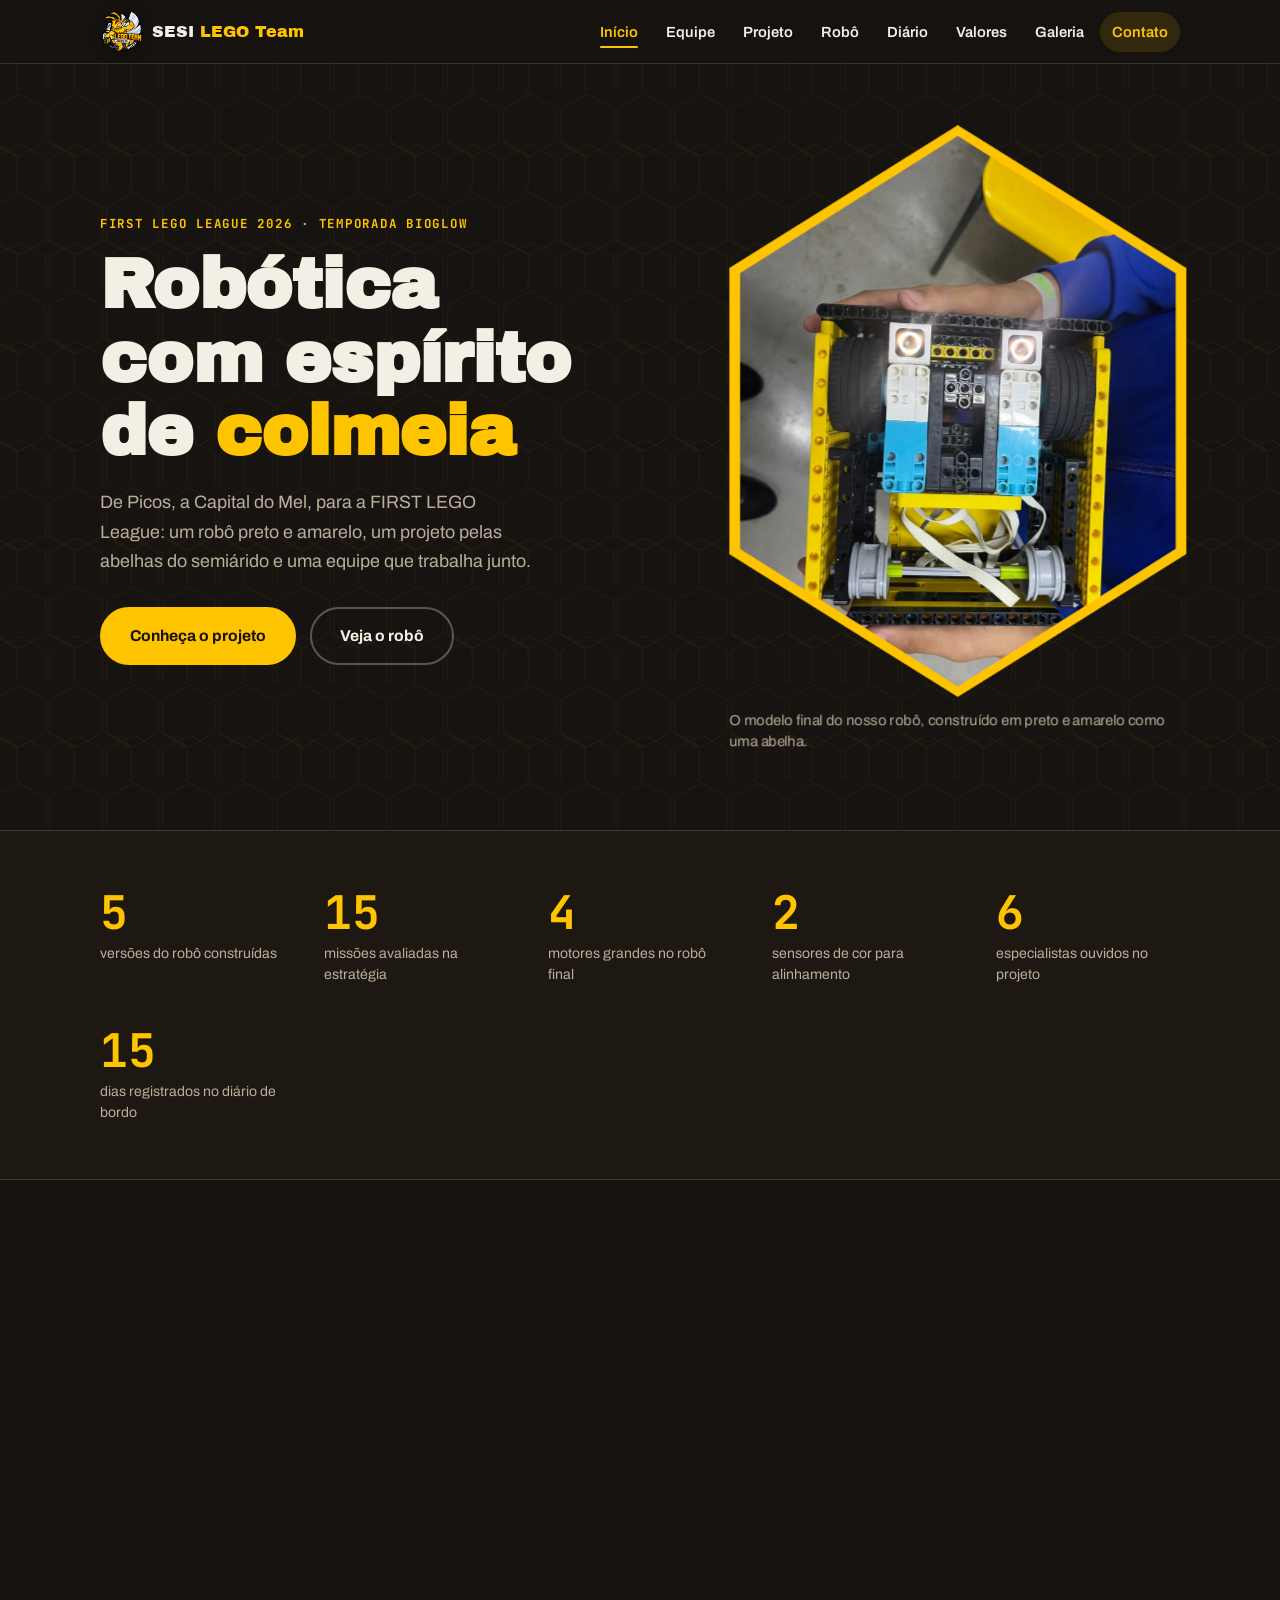
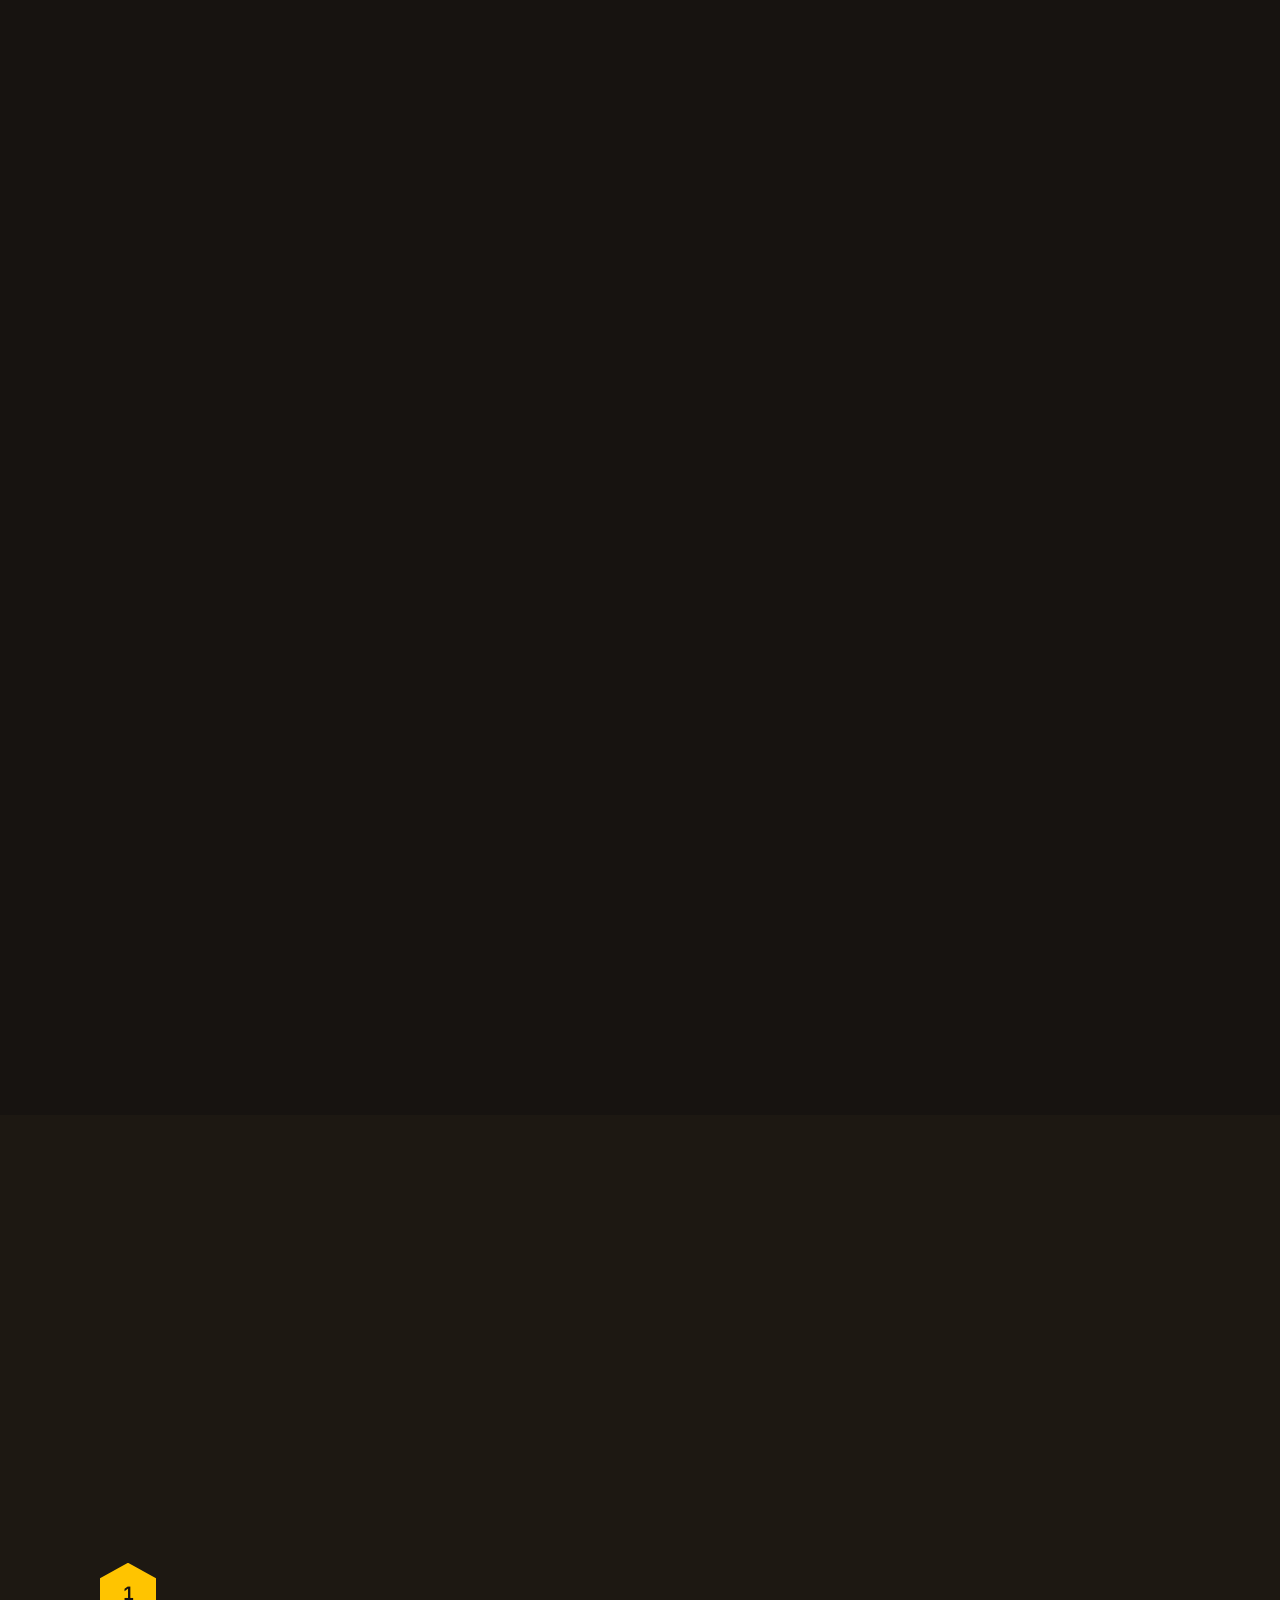
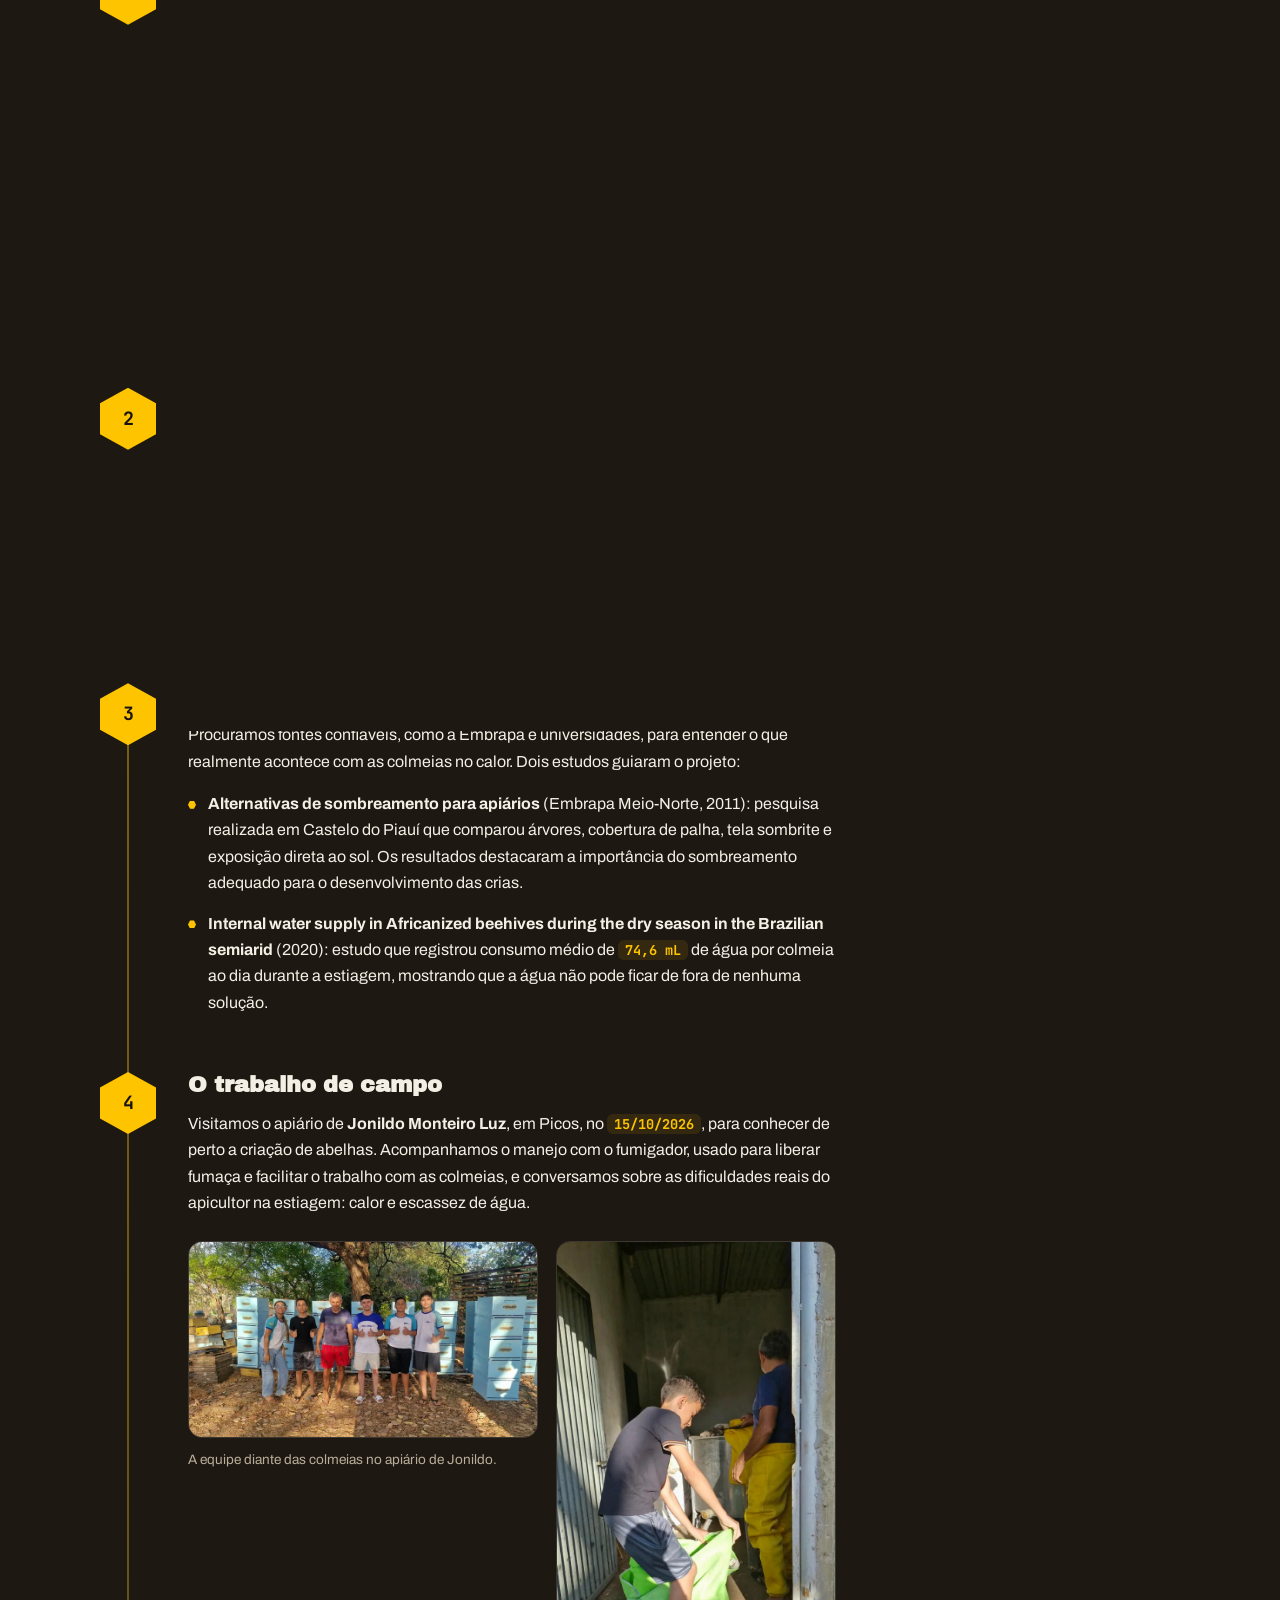
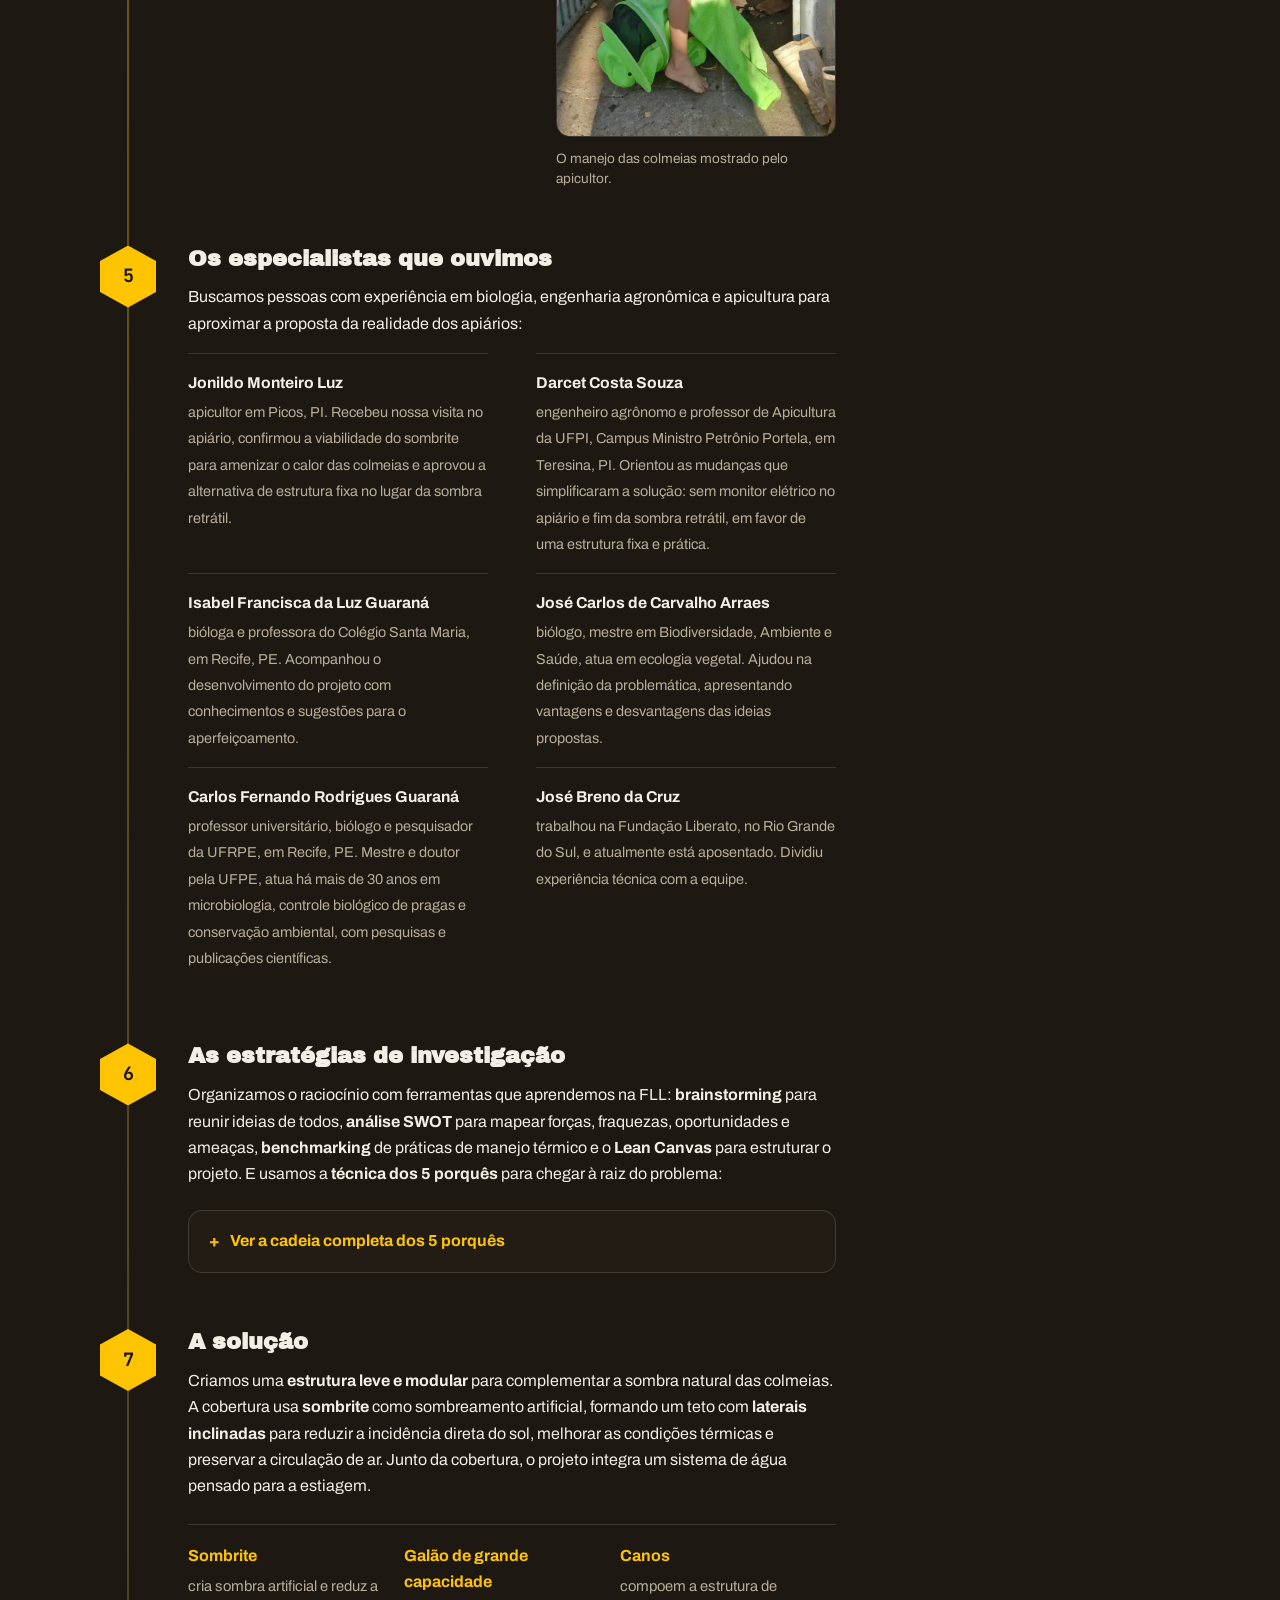
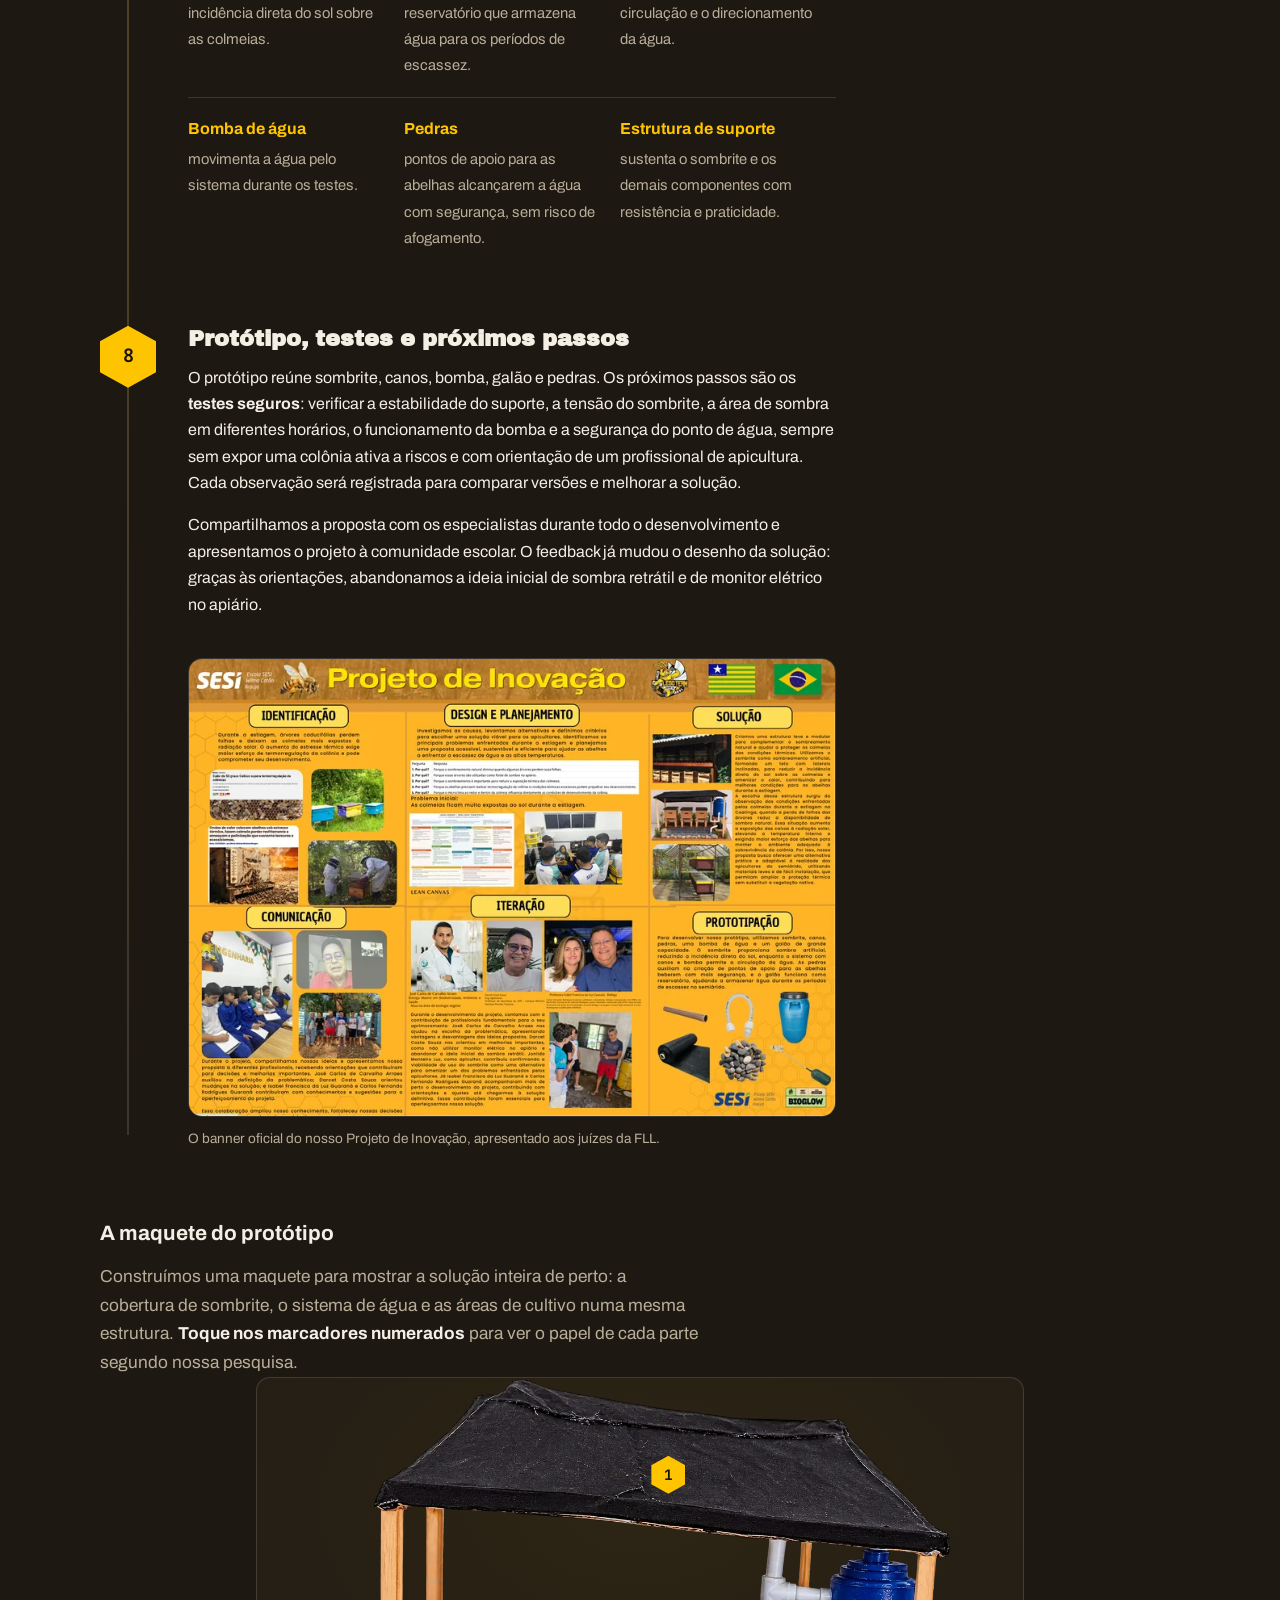
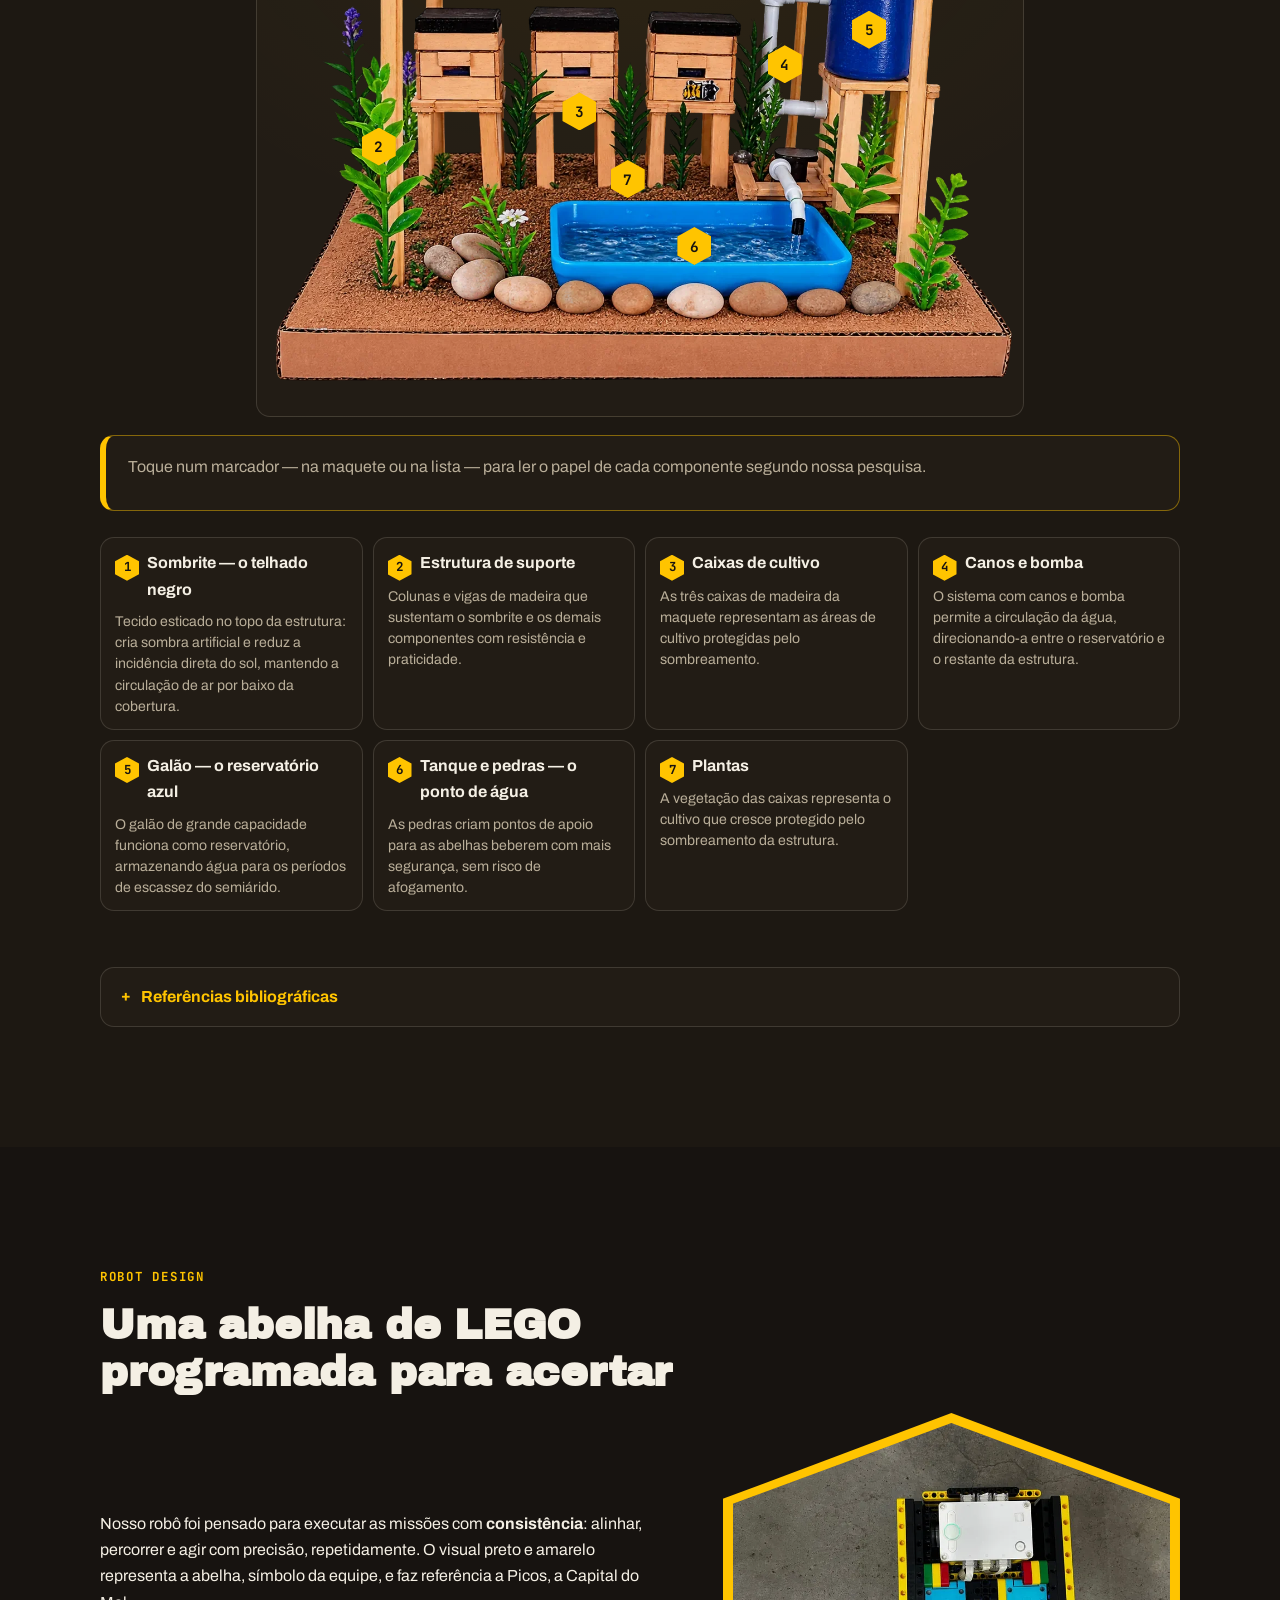
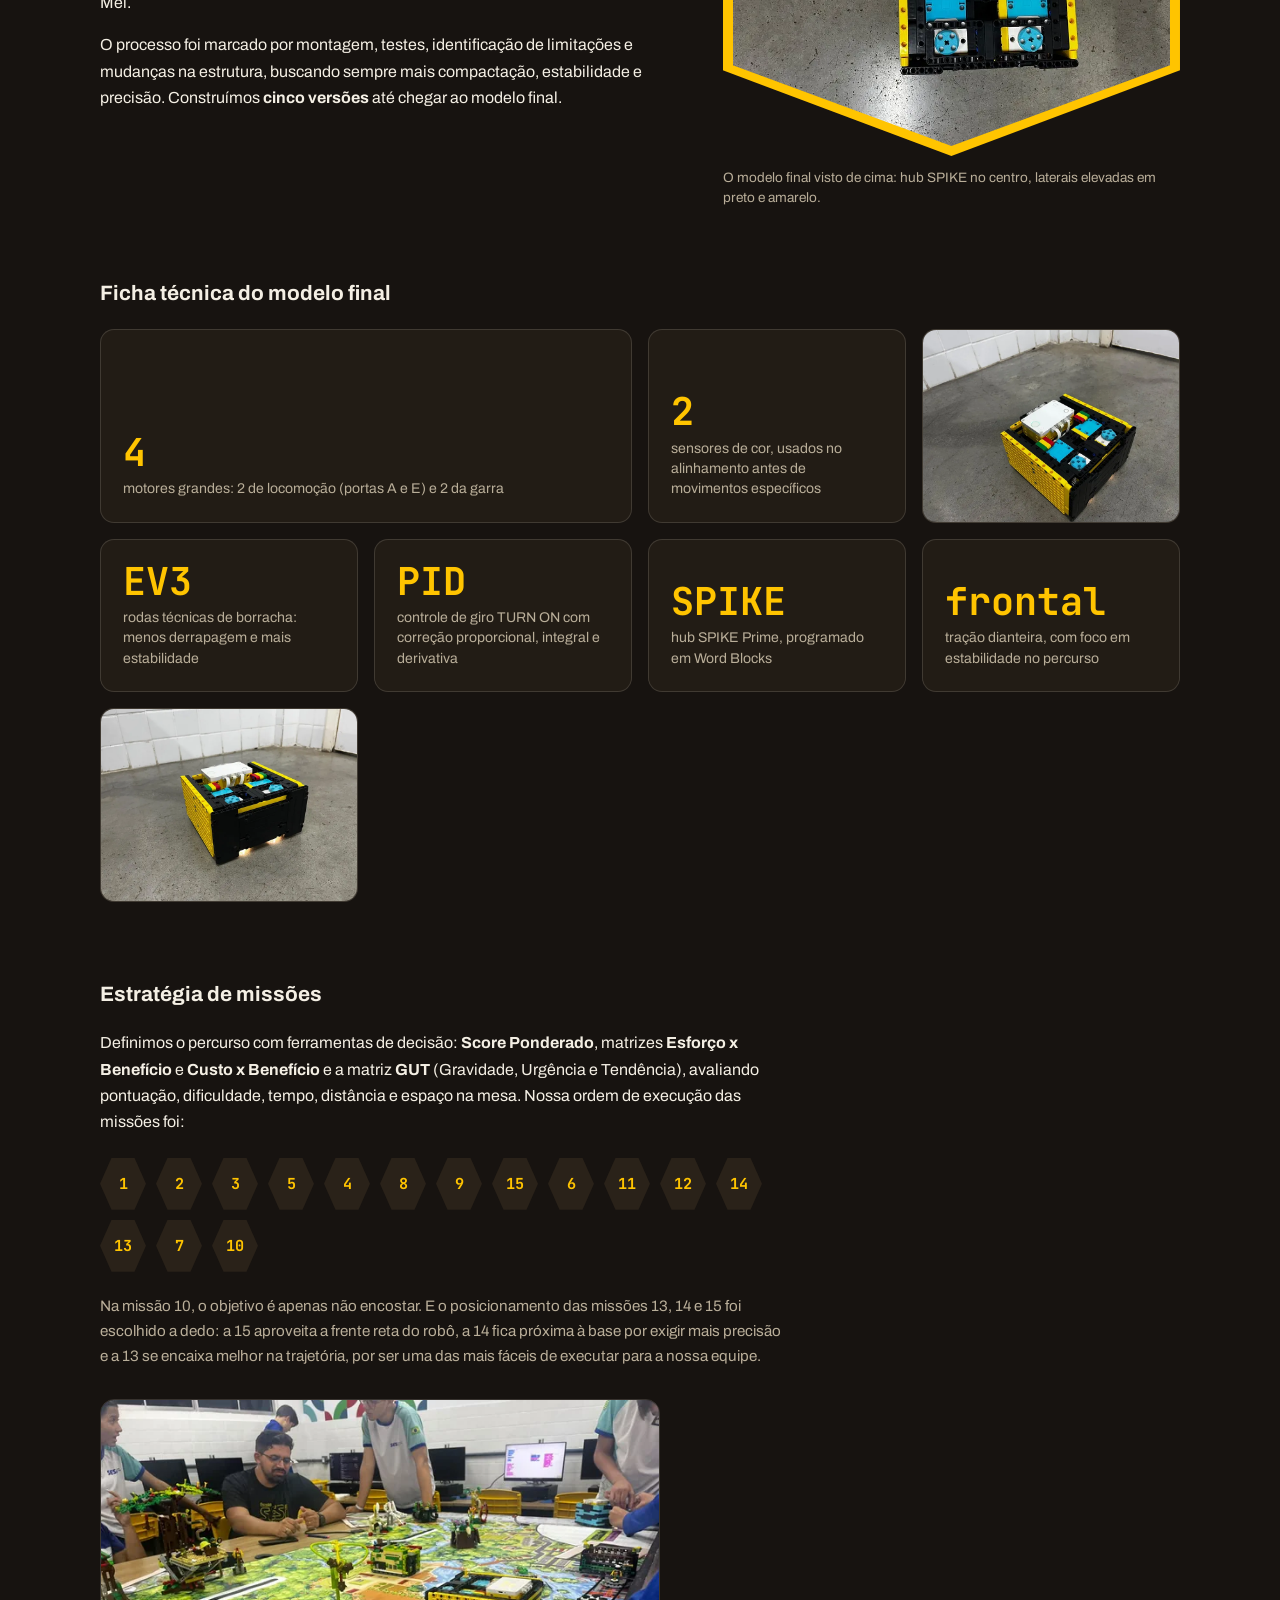
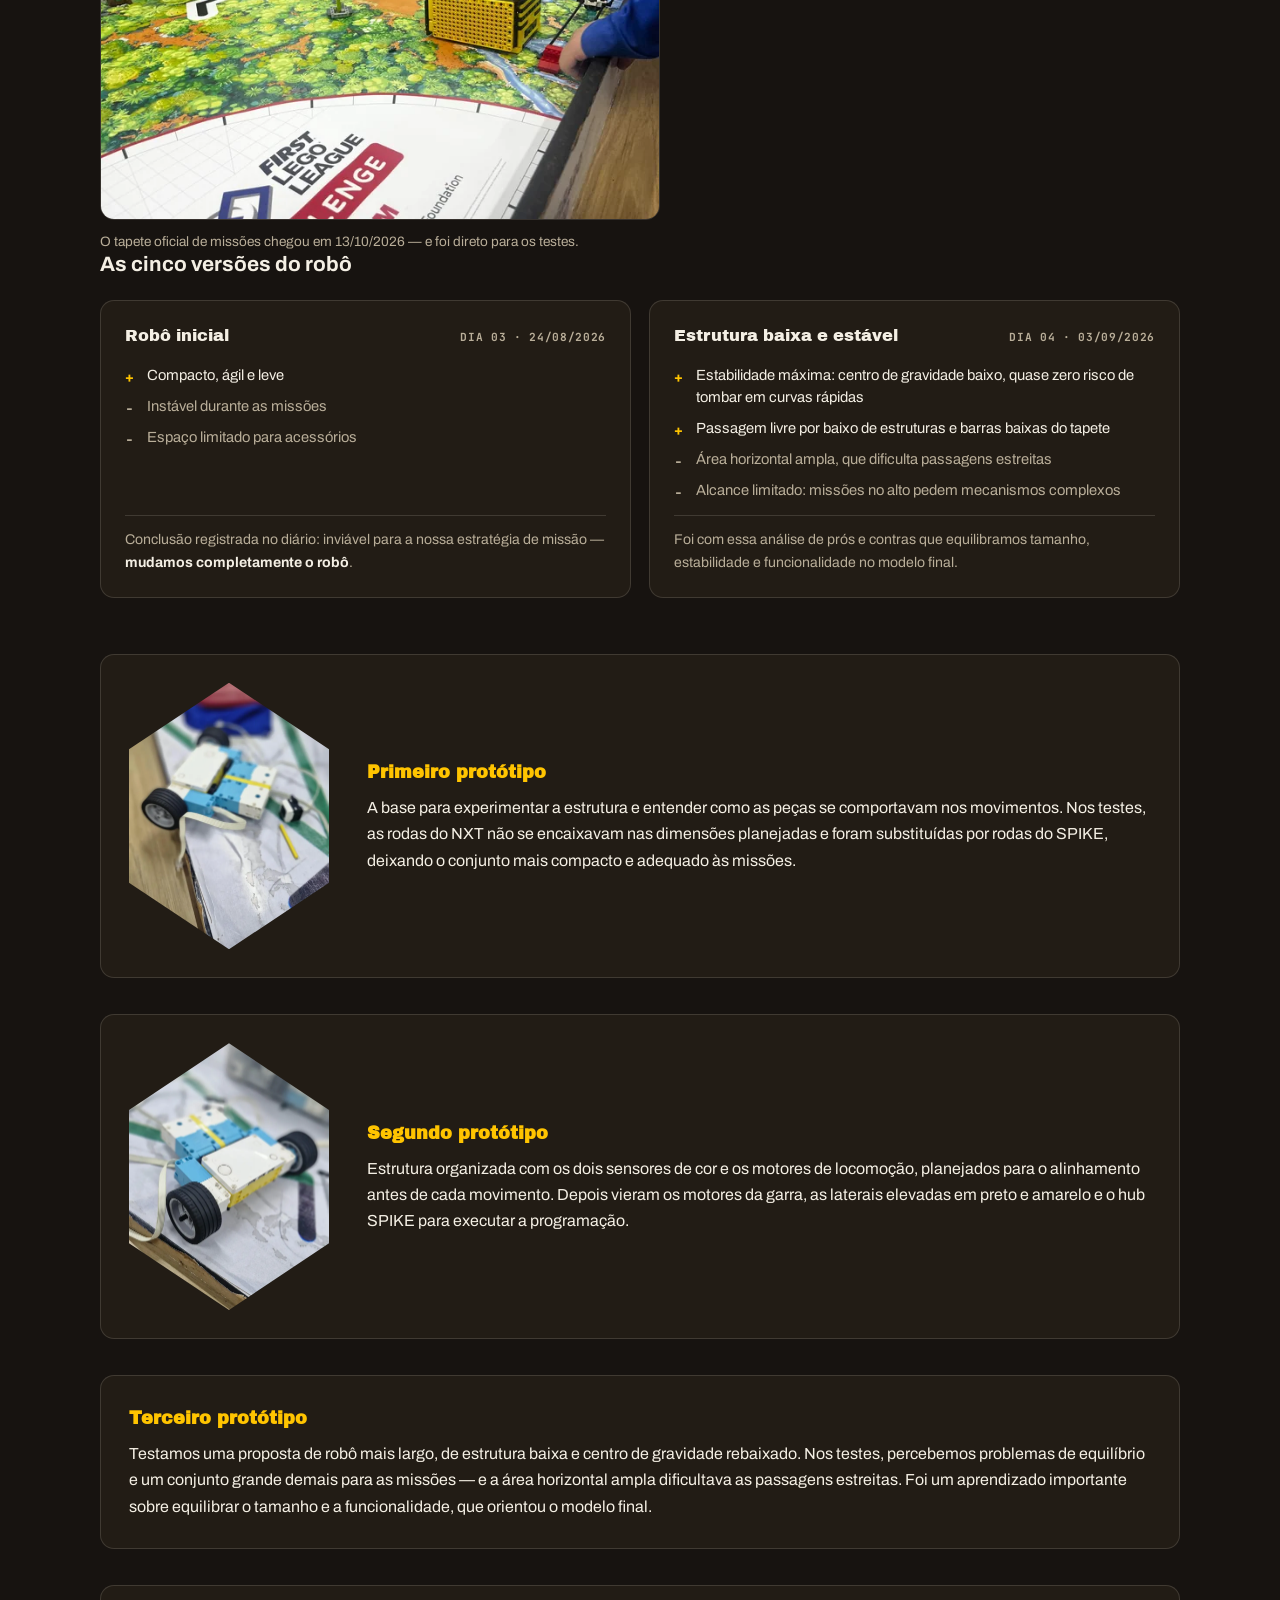
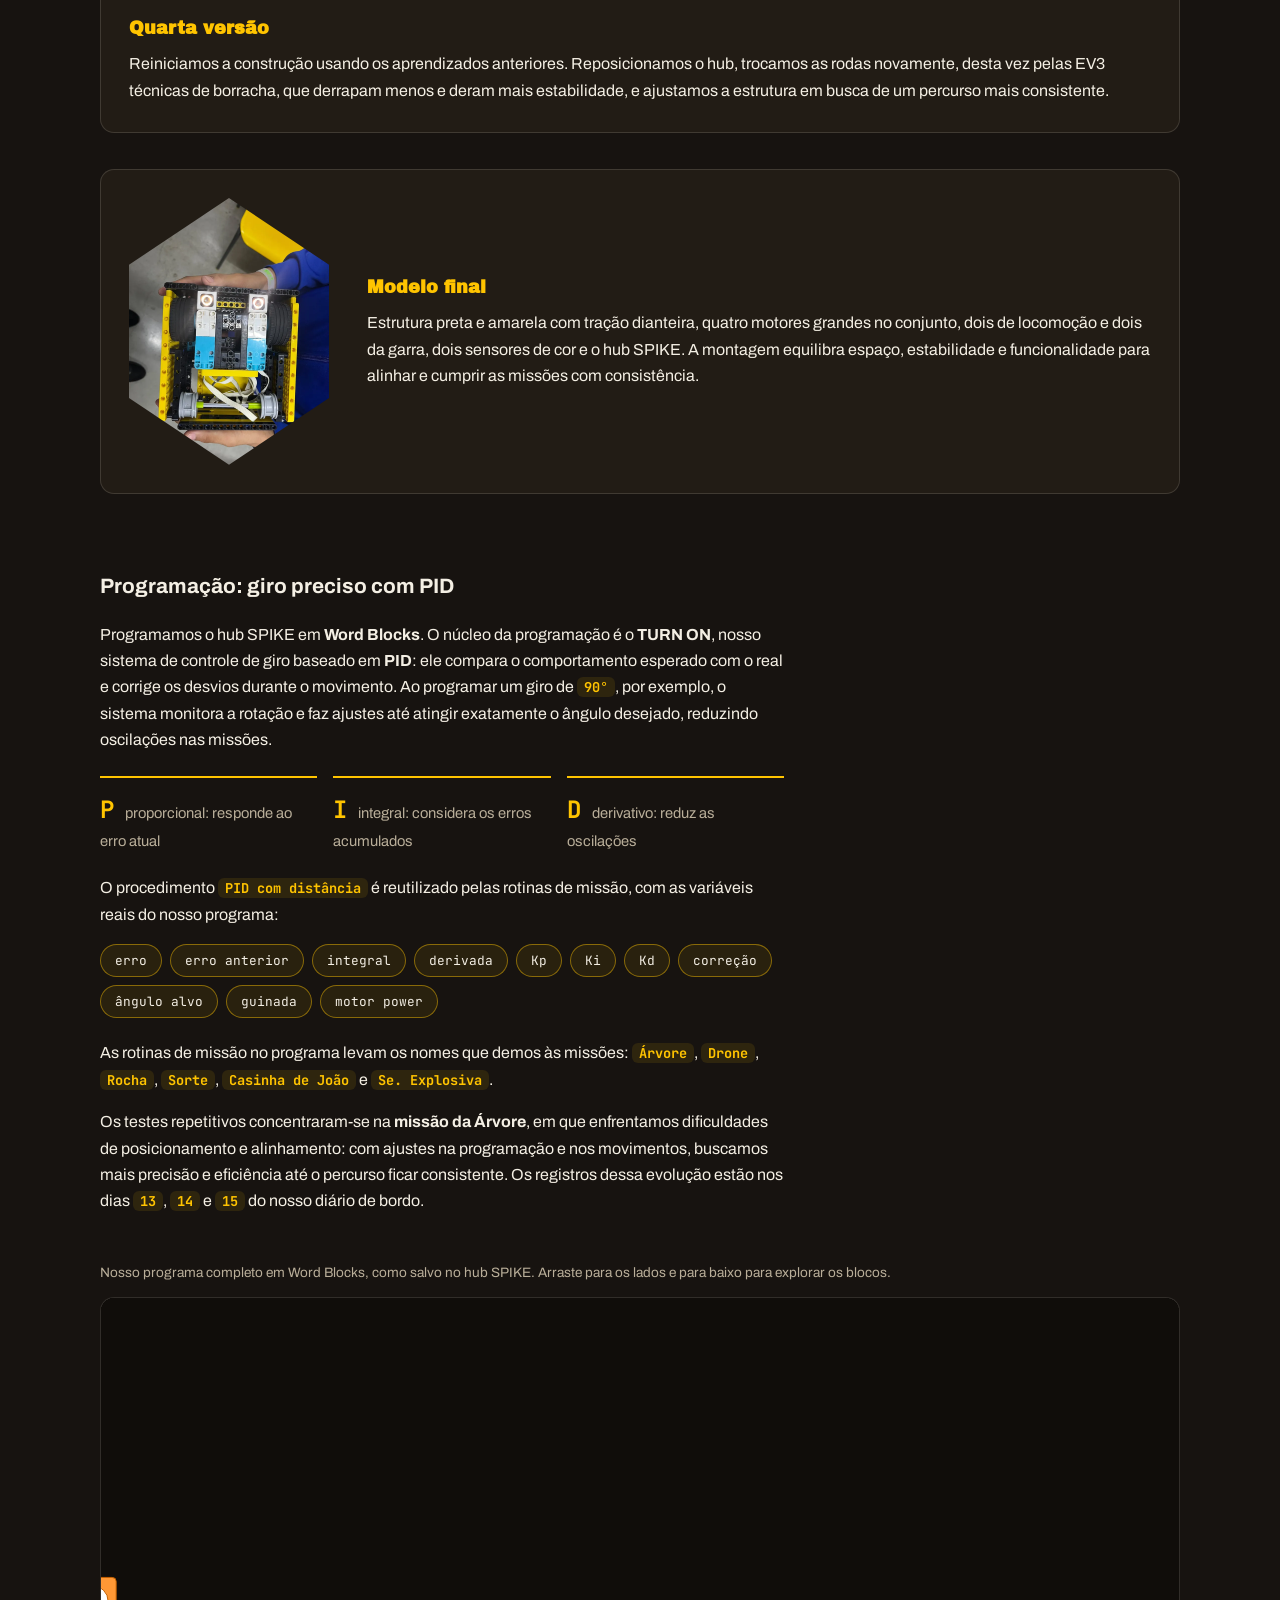
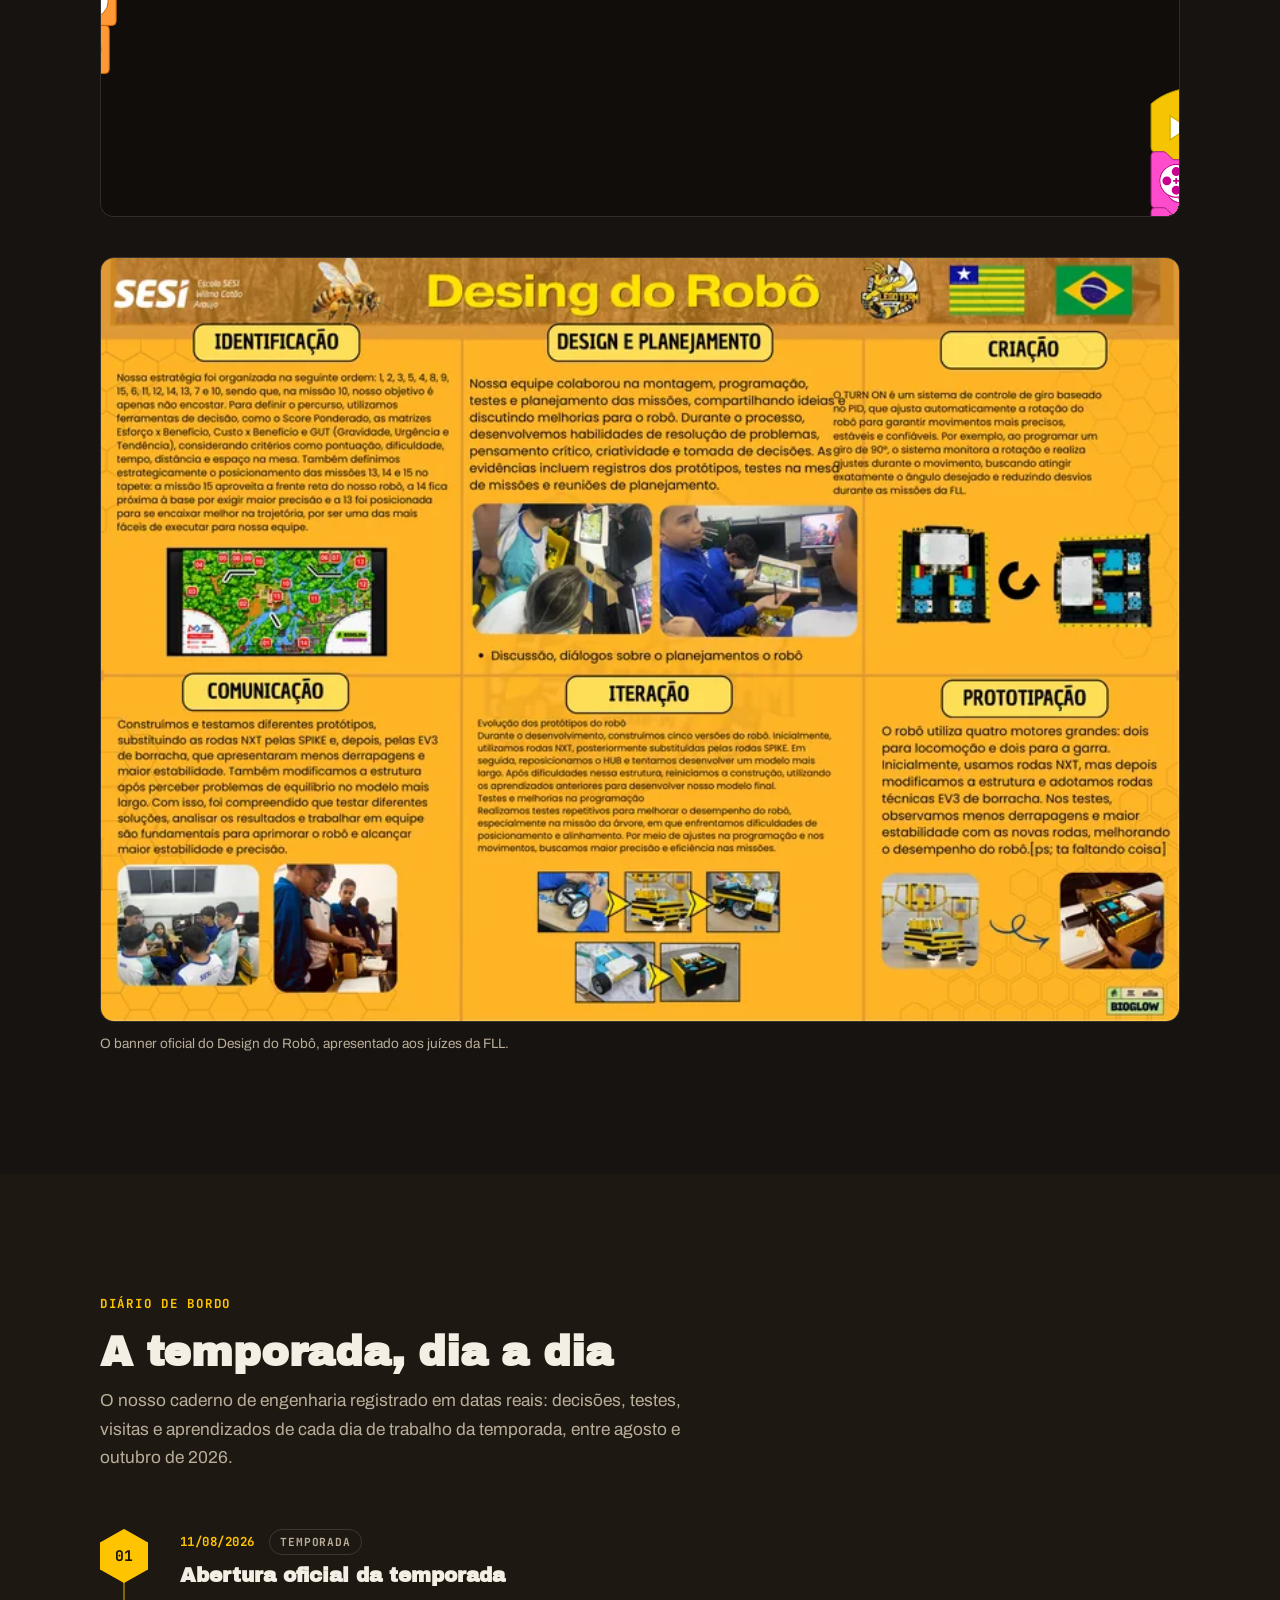
==== commit 24544078: "Corrige travamentos na rolagem: reveal agora é fade unico via IntersectionObserver O sistema anterio" ====
--- a/index.html
+++ b/index.html
@@ -11,7 +11,7 @@
   <meta name="description" content="Site oficial da SESI LEGO Team, equipe da Escola SESI Wilma Catão Araújo (Picos, PI) na FIRST LEGO League 2026: projeto de pesquisa sobre sombreamento de colmeias no semiárido e robô LEGO preto e amarelo com controle PID.">
   <meta name="author" content="SESI LEGO Team">
   <meta name="theme-color" content="#171310">
-  <link rel="canonical" href="https://sesi-lego-team.github.io/"><!-- EDITAR: URL final após publicar -->
+  <link rel="canonical" href="https://viturinos.github.io/SESI-LEGO-TEAM/"><!-- EDITAR: URL final após publicar -->
 
   <!-- Open Graph -->
   <meta property="og:type" content="website">
@@ -40,7 +40,7 @@
     "@type": "Organization",
     "name": "SESI LEGO Team",
     "description": "Equipe de robótica estudantil da Escola SESI Wilma Catão Araújo, em Picos (PI), participante da FIRST LEGO League.",
-    "url": "https://sesi-lego-team.github.io/",
+    "url": "https://viturinos.github.io/SESI-LEGO-TEAM/",
     "logo": "assets/img/emblema.png",
     "address": {
       "@type": "PostalAddress",
@@ -719,7 +719,7 @@
           </div>
           <figure class="robo-intro-figura reveal">
             <div class="hex-frame hex-frame-flat">
-              <img src="assets/img/robo-final-1.webp"
+              <img src="assets/img/galeria/robo-final-1.webp"
                    alt="Robô LEGO visto de cima sobre piso de concreto, com o hub SPIKE branco central, laterais elevadas em peças pretas e amarelas e dois sensores de cor na frente"
                    width="800" height="600" loading="lazy" decoding="async">
             </div>
--- a/assets/fonts/fonts.css
+++ b/assets/fonts/fonts.css
@@ -0,0 +1,56 @@
+/* Fontes auto-hospedadas do Google Fonts (subconjunto latin, cobre PT-BR) */
+@font-face {
+  font-family: 'Archivo';
+  font-style: normal;
+  font-weight: 400;
+  font-display: swap;
+  src: url('../fonts/Archivo-400.woff2') format('woff2');
+}
+
+@font-face {
+  font-family: 'Archivo';
+  font-style: normal;
+  font-weight: 500;
+  font-display: swap;
+  src: url('../fonts/Archivo-500.woff2') format('woff2');
+}
+
+@font-face {
+  font-family: 'Archivo';
+  font-style: normal;
+  font-weight: 600;
+  font-display: swap;
+  src: url('../fonts/Archivo-600.woff2') format('woff2');
+}
+
+@font-face {
+  font-family: 'Archivo';
+  font-style: normal;
+  font-weight: 700;
+  font-display: swap;
+  src: url('../fonts/Archivo-700.woff2') format('woff2');
+}
+
+@font-face {
+  font-family: 'Archivo Black';
+  font-style: normal;
+  font-weight: 400;
+  font-display: swap;
+  src: url('../fonts/ArchivoBlack-400.woff2') format('woff2');
+}
+
+@font-face {
+  font-family: 'JetBrains Mono';
+  font-style: normal;
+  font-weight: 400;
+  font-display: swap;
+  src: url('../fonts/JetBrainsMono-400.woff2') format('woff2');
+}
+
+@font-face {
+  font-family: 'JetBrains Mono';
+  font-style: normal;
+  font-weight: 700;
+  font-display: swap;
+  src: url('../fonts/JetBrainsMono-700.woff2') format('woff2');
+}
--- a/assets/css/style.css
+++ b/assets/css/style.css
@@ -0,0 +1,1784 @@
+/* ============================================================
+   SESI LEGO TEAM | Site oficial FLL 2026
+   Identidade: preto + amarelo (abelha de Picos, Capital do Mel)
+   Tipografia: Archivo Black (display), Archivo (texto),
+   JetBrains Mono (dados técnicos)
+   ============================================================ */
+
+/* ---------- Tokens ---------- */
+:root {
+  color-scheme: dark;
+  --preto: #171310;            /* fundo geral */
+  --preto-2: #1d1812;         /* seções alternadas */
+  --superficie: #221c15;      /* superfícies (cards, fichas) */
+  --superficie-2: #2a2219;    /* superfície elevada */
+  --amarelo: #ffc400;          /* cor da equipe */
+  --ambar: #f0a500;            /* apoio do amarelo (hover) */
+  --texto: #f4efe4;            /* off-white quente */
+  --muted: #b9ae99;            /* texto secundário */
+  --borda: rgba(244, 239, 228, 0.14);
+  --borda-amarela: rgba(255, 196, 0, 0.45);
+
+  --fonte-display: "Archivo Black", system-ui, sans-serif;
+  --fonte-corpo: "Archivo", system-ui, sans-serif;
+  --fonte-mono: "JetBrains Mono", ui-monospace, monospace;
+
+  --ease: cubic-bezier(0.16, 1, 0.3, 1);
+  --dur-micro: 100ms;
+  --dur-transicao: 220ms;
+  --dur-grande: 480ms;
+
+  --raio: 14px;
+  --pill: 999px;
+
+  /* hexágono ponta para cima (favo) */
+  --hex-p: polygon(50% 0%, 100% 25%, 100% 75%, 50% 100%, 0% 75%, 0% 25%);
+  /* hexágono ponta para o lado */
+  --hex-f: polygon(25% 0%, 75% 0%, 100% 50%, 75% 100%, 25% 100%, 0% 50%);
+
+  --sombra: 0 18px 60px rgba(255, 196, 0, 0.06);
+}
+
+/* ---------- Base ---------- */
+* { box-sizing: border-box; }
+
+html {
+  scroll-behavior: smooth;
+  scroll-padding-top: 80px;
+}
+
+body {
+  margin: 0;
+  background: var(--preto);
+  color: var(--texto);
+  font-family: var(--fonte-corpo);
+  font-size: 1rem;
+  line-height: 1.65;
+  -webkit-font-smoothing: antialiased;
+}
+
+img { max-width: 100%; height: auto; display: block; }
+
+::selection { background: var(--amarelo); color: var(--preto); }
+
+/* scrollbar tematizada */
+html { scrollbar-color: #4a3b26 var(--preto); }
+::-webkit-scrollbar { width: 12px; }
+::-webkit-scrollbar-track { background: var(--preto); }
+::-webkit-scrollbar-thumb {
+  background: #4a3b26;
+  border: 3px solid var(--preto);
+  border-radius: 8px;
+}
+::-webkit-scrollbar-thumb:hover { background: var(--ambar); }
+
+a { color: var(--amarelo); text-decoration-thickness: 1px; text-underline-offset: 3px; }
+a:hover { color: var(--ambar); }
+
+:focus-visible {
+  outline: 3px solid var(--amarelo);
+  outline-offset: 3px;
+  border-radius: 4px;
+}
+
+.skip-link {
+  position: absolute;
+  left: -9999px;
+  top: 8px;
+  z-index: 100;
+  background: var(--amarelo);
+  color: var(--preto);
+  font-weight: 700;
+  padding: 10px 18px;
+  border-radius: var(--pill);
+}
+.skip-link:focus { left: 16px; }
+/* o link fica sobre fundo amarelo: o hover global (a:hover âmbar)
+   seria ilegível — mantém o texto escuro */
+.skip-link:hover { color: var(--preto); }
+
+.container {
+  max-width: 1160px;
+  margin-inline: auto;
+  padding-inline: clamp(20px, 5vw, 40px);
+}
+
+/* ---------- Tipografia ---------- */
+.display {
+  font-family: var(--fonte-display);
+  font-size: clamp(2.5rem, 6vw + 1rem, 4.4rem);
+  line-height: 1.04;
+  letter-spacing: -0.01em;
+  margin: 0 0 20px;
+  max-width: 12ch;
+  text-wrap: balance;
+}
+.display em { font-style: normal; color: var(--amarelo); }
+
+.titulo-secao {
+  font-family: var(--fonte-display);
+  font-size: clamp(1.8rem, 3vw + 0.6rem, 2.6rem);
+  line-height: 1.12;
+  letter-spacing: -0.005em;
+  margin: 0 0 18px;
+  max-width: 22ch;
+  text-wrap: balance;
+}
+
+.subtitulo-secao {
+  font-family: var(--fonte-corpo);
+  font-weight: 700;
+  font-size: 1.3rem;
+  line-height: 1.25;
+  margin: 0 0 22px;
+  color: var(--texto);
+}
+
+.secao-intro {
+  font-size: 1.08rem;
+  color: var(--muted);
+  max-width: 60ch;
+  margin: -6px 0 0;
+}
+
+.eyebrow {
+  font-family: var(--fonte-mono);
+  font-size: 0.78rem;
+  font-weight: 700;
+  text-transform: uppercase;
+  letter-spacing: 0.14em;
+  color: var(--amarelo);
+  margin: 0 0 14px;
+}
+.eyebrow .sep { color: var(--muted); }
+
+p { margin: 0 0 16px; }
+p:last-child { margin-bottom: 0; }
+
+strong { color: var(--texto); font-weight: 700; }
+
+.dado {
+  font-family: var(--fonte-mono);
+  font-size: 0.85em;
+  font-weight: 700;
+  color: var(--amarelo);
+  background: rgba(255, 196, 0, 0.1);
+  border-radius: 6px;
+  padding: 1px 7px;
+  white-space: nowrap;
+}
+
+.legenda {
+  font-size: 0.85rem;
+  color: var(--muted);
+  line-height: 1.5;
+  margin-top: 12px;
+}
+
+/* marcador de informação pendente */
+.aviso-falta {
+  border: 1px dashed var(--borda-amarela);
+  border-radius: var(--raio);
+  padding: 14px 18px;
+  font-size: 0.9rem;
+  color: var(--muted);
+  max-width: 68ch;
+  margin-top: 28px;
+}
+.aviso-falta strong { color: var(--amarelo); }
+
+/* ---------- Botões ---------- */
+.btn {
+  display: inline-block;
+  background: var(--amarelo);
+  color: var(--preto);
+  font-family: var(--fonte-corpo);
+  font-weight: 700;
+  font-size: 0.98rem;
+  padding: 14px 28px;
+  border-radius: var(--pill);
+  border: 2px solid var(--amarelo);
+  text-decoration: none;
+  transition: transform var(--dur-micro) var(--ease),
+              background var(--dur-micro) var(--ease);
+}
+.btn:hover {
+  background: var(--ambar);
+  border-color: var(--ambar);
+  color: var(--preto);
+  transform: translateY(-1px);
+}
+.btn:active { transform: translateY(1px); }
+
+.btn-ghost {
+  background: transparent;
+  border: 2px solid rgba(244, 239, 228, 0.3);
+  color: var(--texto);
+}
+.btn-ghost:hover {
+  background: transparent;
+  border-color: var(--amarelo);
+  color: var(--amarelo);
+  transform: translateY(-1px);
+}
+
+/* ---------- Barra de progresso de leitura ---------- */
+.progresso-leitura {
+  position: fixed;
+  inset-inline: 0;
+  top: 0;
+  height: 3px;
+  z-index: 60;               /* acima da topbar */
+  background: linear-gradient(90deg, var(--amarelo), var(--ambar));
+  transform: scaleX(0);
+  transform-origin: left;
+  pointer-events: none;
+}
+/* Navegadores com scroll-driven animations: a barra avança sozinha,
+   sem JavaScript. Os demais usam o fallback do main.js. */
+@supports (animation-timeline: scroll()) {
+  .progresso-leitura {
+    animation: progresso-avanco linear both;
+    animation-timeline: scroll(root);
+  }
+}
+@keyframes progresso-avanco { to { transform: scaleX(1); } }
+
+/* ---------- Navegação ---------- */
+.topbar {
+  position: fixed;
+  inset-inline: 0;
+  top: 0;
+  z-index: 50;
+  height: 64px;
+  background: rgba(23, 19, 16, 0.86);
+  backdrop-filter: blur(10px);
+  -webkit-backdrop-filter: blur(10px);
+  border-bottom: 1px solid var(--borda);
+}
+
+.nav {
+  display: flex;
+  align-items: center;
+  justify-content: space-between;
+  gap: 20px;
+  height: 64px;
+}
+
+.brand {
+  display: flex;
+  align-items: center;
+  gap: 10px;
+  text-decoration: none;
+  color: var(--texto);
+}
+.brand-mark {
+  width: 42px;
+  height: 42px;
+  flex: none;
+  filter: drop-shadow(0 2px 6px rgba(0, 0, 0, 0.45));
+  transition: transform var(--dur-transicao) var(--ease);
+}
+.brand:hover .brand-mark { transform: scale(1.07) rotate(-4deg); }
+.brand-name {
+  font-family: var(--fonte-display);
+  font-size: 1rem;
+  letter-spacing: 0.01em;
+}
+.brand-name b { color: var(--amarelo); font-weight: 400; }
+
+.nav-menu {
+  display: flex;
+  align-items: center;
+  gap: 4px;
+  list-style: none;
+  margin: 0;
+  padding: 0;
+}
+.nav-menu a {
+  display: block;
+  color: var(--texto);
+  font-weight: 600;
+  font-size: 0.92rem;
+  text-decoration: none;
+  padding: 8px 12px;
+  border-radius: var(--pill);
+  position: relative;
+  transition: color var(--dur-micro) var(--ease);
+}
+.nav-menu a::after {
+  content: "";
+  position: absolute;
+  left: 12px;
+  right: 12px;
+  bottom: 4px;
+  height: 2px;
+  background: var(--amarelo);
+  border-radius: 2px;
+  transform: scaleX(0);
+  transform-origin: left;
+  transition: transform var(--dur-transicao) var(--ease);
+}
+.nav-menu a:hover { color: var(--amarelo); }
+.nav-menu a:hover::after,
+.nav-menu a[aria-current]::after { transform: scaleX(1); }
+.nav-menu a[aria-current] { color: var(--amarelo); }
+
+.nav-cta {
+  background: rgba(255, 196, 0, 0.12);
+  color: var(--amarelo) !important;
+}
+.nav-cta::after { display: none; }
+.nav-cta:hover { background: rgba(255, 196, 0, 0.22); }
+
+.nav-toggle {
+  display: none;
+  width: 44px;
+  height: 44px;
+  border: 1px solid var(--borda);
+  border-radius: var(--pill);
+  background: transparent;
+  cursor: pointer;
+  position: relative;
+}
+.hamburger,
+.hamburger::before,
+.hamburger::after {
+  content: "";
+  position: absolute;
+  left: 12px;
+  width: 18px;
+  height: 2px;
+  background: var(--texto);
+  border-radius: 2px;
+  transition: transform var(--dur-transicao) var(--ease),
+              opacity var(--dur-transicao) var(--ease);
+}
+.hamburger { top: 21px; }
+.hamburger::before { top: -6px; left: 0; }
+.hamburger::after { top: 6px; left: 0; }
+.nav-toggle[aria-expanded="true"] .hamburger { transform: rotate(45deg); }
+.nav-toggle[aria-expanded="true"] .hamburger::before { transform: translateY(6px) rotate(90deg); }
+.nav-toggle[aria-expanded="true"] .hamburger::after { opacity: 0; }
+
+/* ---------- Seções ---------- */
+.secao { padding-block: clamp(72px, 10vw, 120px); }
+.secao-alt { background: var(--preto-2); }
+
+/* ---------- Hero ---------- */
+.hero {
+  position: relative;
+  padding-block: clamp(120px, 16vh, 180px) clamp(64px, 8vw, 96px);
+  overflow: hidden;
+  /* cenário em 3 camadas: o favo de fundo recua no eixo Z */
+  perspective: 1200px;
+}
+.hero-favo {
+  position: absolute;
+  inset: 0;
+  background-image: url("data:image/svg+xml,%3Csvg xmlns='http://www.w3.org/2000/svg' width='56' height='97' viewBox='0 0 56 97'%3E%3Cpath d='M28 2 54 16.5v32L28 63 2 48.5v-32Z M28 51 54 65.5v32L28 112 2 97.5v-32Z M0 49 26 63.5v32L0 110' fill='none' stroke='%23ffc400' stroke-opacity='0.06' stroke-width='1'/%3E%3C/svg%3E");
+  pointer-events: none;
+  /* camada de trás: recua no Z pela perspectiva do hero (encolhe
+     ~12%) e é ampliada de volta para continuar cobrindo as bordas */
+  transform: translateZ(-160px) scale(1.15);
+}
+.hero-grid {
+  position: relative;
+  display: grid;
+  grid-template-columns: 1.05fr 0.95fr;
+  gap: clamp(32px, 5vw, 64px);
+  align-items: center;
+  /* palco do bloco: o texto fica no plano neutro (Z = 0) e a
+     foto do robô avança ~6% para a frente do favo */
+  perspective: 1200px;
+}
+
+.hero-sub {
+  font-size: 1.12rem;
+  color: var(--muted);
+  max-width: 44ch;
+  margin-bottom: 30px;
+}
+.hero-acoes { display: flex; flex-wrap: wrap; gap: 14px; }
+
+.hero-figura {
+  margin: 0;
+  justify-self: center;
+  width: min(100%, 430px);
+  /* camada da frente: ~6% à frente do texto pela perspectiva */
+  transform: translateZ(72px);
+  animation: hero-entra-3d 0.9s var(--ease) 0.18s both;
+}
+
+/* moldura hexagonal amarela (assinatura visual) */
+.hex-frame {
+  clip-path: var(--hex-p);
+  background: var(--amarelo);
+  padding: 10px;
+  aspect-ratio: 4 / 5;
+}
+.hex-frame img {
+  clip-path: var(--hex-p);
+  width: 100%;
+  height: 100%;
+  object-fit: cover;
+}
+.hex-frame-flat { aspect-ratio: 4 / 3; }
+
+/* Entrada coreografada do hero: texto sobe em sequência enquanto a
+   moldura hexagonal "abre" do centro. Animação em CSS puro — não
+   depende do main.js. prefers-reduced-motion desliga tudo. */
+@keyframes hero-entra {
+  from { opacity: 0; transform: translateY(26px); }
+  to { opacity: 1; transform: none; }
+}
+/* entrada da foto já no plano avançado (o translateZ se mantém
+   do início ao fim para a camada não "pular" de profundidade) */
+@keyframes hero-entra-3d {
+  from { opacity: 0; transform: translateY(26px) translateZ(72px); }
+  to { opacity: 1; transform: translateZ(72px); }
+}
+@keyframes hex-abre {
+  from { clip-path: polygon(50% 50%, 50% 50%, 50% 50%, 50% 50%, 50% 50%, 50% 50%); }
+  to { clip-path: var(--hex-p); }
+}
+.hero-texto > * { animation: hero-entra 0.72s var(--ease) both; }
+.hero-texto .eyebrow { animation-delay: 0.06s; }
+.hero-texto .display { animation-delay: 0.14s; }
+.hero-texto .hero-sub { animation-delay: 0.24s; }
+.hero-texto .hero-acoes { animation-delay: 0.34s; }
+.hero-figura .hex-frame {
+  animation: hex-abre 0.9s var(--ease) 0.18s both;
+}
+.hero-figura .hex-frame img {
+  animation: hex-abre 0.9s var(--ease) 0.32s both;
+}
+
+/* Ao rolar para o diário, a foto do robô recosta-se no cenário:
+   inclinação de até 4° (rotateX), dirigida pelo scroll. Só em
+   navegadores com animações dirigidas por rolagem; nos demais a
+   foto simplesmente rola embora, como sempre rolou. */
+@supports (animation-timeline: view()) {
+  .hero-figura {
+    animation: hero-entra-3d 0.9s var(--ease) 0.18s both,
+               hero-sai linear forwards;
+    animation-timeline: auto, view();
+    animation-range: normal, exit 0% exit 80%;
+  }
+}
+@keyframes hero-sai { to { transform: translateZ(72px) rotateX(4deg); } }
+
+/* Parallax sutil do favo de fundo (scroll-driven, com fallback =
+   fica estático, que é o comportamento original). */
+@supports (animation-timeline: view()) {
+  .hero-favo {
+    animation: favo-deriva linear both;
+    animation-timeline: view();
+    animation-range: exit -10% exit 100%;
+  }
+}
+@keyframes favo-deriva {
+  to { transform: translateY(-90px) translateZ(-160px) scale(1.15); }
+}
+
+/* ---------- Faixa de números ---------- */
+.numeros {
+  border-block: 1px solid var(--borda);
+  background: var(--preto-2);
+  padding-block: clamp(36px, 5vw, 56px);
+}
+.numeros-grid {
+  display: grid;
+  grid-template-columns: repeat(auto-fit, minmax(150px, 1fr));
+  gap: clamp(20px, 4vw, 40px);
+}
+.numero { text-align: left; }
+.numero-valor {
+  display: block;
+  font-family: var(--fonte-mono);
+  font-weight: 700;
+  font-size: clamp(2rem, 4vw, 2.9rem);
+  line-height: 1.1;
+  color: var(--amarelo);
+}
+.numero-rotulo {
+  display: block;
+  font-size: 0.88rem;
+  color: var(--muted);
+  margin-top: 6px;
+  line-height: 1.45;
+}
+
+/* ---------- Equipe ---------- */
+.equipe-grid {
+  display: grid;
+  grid-template-columns: 1.5fr 1fr;
+  gap: clamp(32px, 5vw, 64px);
+  align-items: start;
+  margin-bottom: 64px;
+}
+.equipe-texto p { color: var(--texto); }
+
+.ficha {
+  background: var(--superficie);
+  border: 1px solid var(--borda);
+  border-radius: var(--raio);
+  padding: 24px;
+}
+.ficha-titulo {
+  font-family: var(--fonte-mono);
+  font-size: 0.8rem;
+  font-weight: 700;
+  text-transform: uppercase;
+  letter-spacing: 0.14em;
+  color: var(--amarelo);
+  margin: 0 0 16px;
+}
+.ficha-lista { margin: 0; display: grid; gap: 10px; }
+.ficha-lista > div {
+  display: grid;
+  grid-template-columns: 88px 1fr;
+  gap: 12px;
+  align-items: baseline;
+}
+.ficha-lista dt {
+  font-family: var(--fonte-mono);
+  font-size: 0.75rem;
+  color: var(--muted);
+  text-transform: uppercase;
+  letter-spacing: 0.06em;
+}
+.ficha-lista dd { margin: 0; font-size: 0.95rem; }
+
+/* membros: grupos com moldura hexagonal amarela (assinatura do site) */
+.membros-grupo { margin-top: 44px; }
+.membros-grupo-titulo {
+  font-family: var(--fonte-mono);
+  font-size: 0.78rem;
+  font-weight: 700;
+  text-transform: uppercase;
+  letter-spacing: 0.14em;
+  color: var(--amarelo);
+  margin: 0 0 20px;
+  display: flex;
+  align-items: center;
+  gap: 14px;
+}
+.membros-grupo-titulo::after {
+  content: "";
+  flex: 1;
+  height: 1px;
+  background: var(--borda);
+}
+.membros {
+  list-style: none;
+  margin: 0;
+  padding: 0;
+  display: grid;
+  grid-template-columns: repeat(5, 1fr);
+  gap: 24px 20px;
+}
+.membros-tecnica {
+  grid-template-columns: repeat(3, 1fr);
+  max-width: 640px;
+  gap: 24px 32px;
+}
+.membro { text-align: center; }
+.membro-foto {
+  clip-path: var(--hex-p);
+  background: var(--amarelo);
+  padding: 6px;
+  width: 158px;
+  aspect-ratio: 4 / 5;
+  margin: 0 auto 16px;
+}
+.membro-foto img {
+  clip-path: var(--hex-p);
+  width: 100%;
+  height: 100%;
+  object-fit: cover;
+  object-position: center 30%;
+}
+/* A foto do Gabriel Evêncio é mais alta que as demais (360x640): 50%
+   centra a cabeça com folga para o topo pontudo do favo. */
+.membro-foto img[src*="evencio"] { object-position: center 50%; }
+.membro-nome {
+  font-size: 0.95rem;
+  font-weight: 700;
+  margin: 0 0 4px;
+  color: var(--amarelo);
+}
+.membro-funcao {
+  font-size: 0.82rem;
+  color: var(--muted);
+  margin: 0;
+  line-height: 1.45;
+}
+
+/* ---------- Jornada do projeto ---------- */
+.jornada {
+  list-style: none;
+  margin: 56px 0 0;
+  padding: 0;
+  position: relative;
+}
+.jornada::before {
+  content: "";
+  position: absolute;
+  left: 27px;
+  top: 14px;
+  bottom: 14px;
+  width: 2px;
+  background: linear-gradient(to bottom, var(--borda-amarela), var(--borda));
+}
+.jornada-passo {
+  display: grid;
+  grid-template-columns: 56px 1fr;
+  gap: clamp(16px, 3vw, 32px);
+  padding-bottom: clamp(40px, 5vw, 56px);
+  position: relative;
+}
+.jornada-passo:last-child { padding-bottom: 0; }
+.hex-node {
+  clip-path: var(--hex-p);
+  background: var(--amarelo);
+  color: var(--preto);
+  width: 56px;
+  height: 62px;
+  display: grid;
+  place-items: center;
+  font-family: var(--fonte-mono);
+  font-weight: 700;
+  font-size: 1.15rem;
+  position: relative;
+  z-index: 1;
+}
+.passo-titulo {
+  font-family: var(--fonte-display);
+  font-size: clamp(1.15rem, 2vw, 1.4rem);
+  margin: 0 0 12px;
+  line-height: 1.2;
+}
+.passo-corpo { max-width: 72ch; }
+
+/* fotos dentro de um passo da jornada (trabalho de campo) */
+.passo-fotos {
+  display: grid;
+  grid-template-columns: 1.25fr 1fr;
+  gap: 18px;
+  margin-top: 24px;
+  max-width: 760px;
+  align-items: start;
+}
+.passo-foto { margin: 0; }
+.passo-foto a {
+  display: block;
+  border-radius: var(--raio);
+  overflow: hidden;
+  border: 1px solid var(--borda);
+  transition: border-color var(--dur-transicao) var(--ease);
+}
+.passo-foto a:hover { border-color: var(--borda-amarela); }
+.passo-foto img { width: 100%; }
+
+.pergunta-norteadora {
+  margin: 22px 0 0;
+  padding: 20px 24px;
+  border: 1px solid var(--borda);
+  background: var(--superficie);
+  border-radius: var(--raio);
+}
+.pergunta-norteadora p {
+  font-style: italic;
+  color: var(--texto);
+  margin: 0;
+  font-size: 1.02rem;
+  position: relative;
+  padding-left: 28px;
+}
+/* marcador hexagonal amarelo: mesma linguagem dos itens da lista de
+   pesquisa, em vez de uma régua lateral no card */
+.pergunta-norteadora p::before {
+  content: "";
+  position: absolute;
+  left: 0;
+  top: 0.42em;
+  width: 11px;
+  height: 12px;
+  background: var(--amarelo);
+  clip-path: var(--hex-f);
+}
+
+.lista-pesquisa {
+  margin: 8px 0 0;
+  padding: 0;
+  list-style: none;
+  display: grid;
+  gap: 14px;
+}
+.lista-pesquisa li {
+  padding-left: 20px;
+  position: relative;
+}
+.lista-pesquisa li::before {
+  content: "";
+  position: absolute;
+  left: 0;
+  top: 0.62em;
+  width: 8px;
+  height: 8px;
+  background: var(--amarelo);
+  clip-path: var(--hex-f);
+}
+
+.especialistas {
+  list-style: none;
+  margin: 16px 0 0;
+  padding: 0;
+  display: grid;
+  grid-template-columns: 1fr 1fr;
+  gap: 0 clamp(24px, 4vw, 48px);
+}
+.especialistas li {
+  padding: 16px 0;
+  border-top: 1px solid var(--borda);
+}
+.especialistas strong { display: block; margin-bottom: 3px; font-size: 0.98rem; }
+.especialistas span { color: var(--muted); font-size: 0.9rem; line-height: 1.5; }
+
+.porques {
+  margin-top: 22px;
+  border: 1px solid var(--borda);
+  border-radius: var(--raio);
+  background: var(--superficie);
+}
+.porques summary {
+  cursor: pointer;
+  padding: 16px 20px;
+  font-weight: 700;
+  color: var(--amarelo);
+  list-style: none;
+  display: flex;
+  align-items: center;
+  gap: 10px;
+}
+.porques summary::before {
+  content: "+";
+  font-family: var(--fonte-mono);
+  font-size: 1.1rem;
+  transition: transform var(--dur-transicao) var(--ease);
+}
+.porques[open] summary::before { transform: rotate(45deg); }
+.porques summary::-webkit-details-marker { display: none; }
+.porques-lista {
+  margin: 0;
+  padding: 4px 20px 20px 20px;
+  display: grid;
+  gap: 12px;
+  counter-reset: porques;
+}
+.porques-lista li {
+  color: var(--muted);
+  padding-left: 34px;
+  position: relative;
+  counter-increment: porques;
+}
+.porques-lista li::before {
+  content: counter(porques);
+  position: absolute;
+  left: 0;
+  top: 0.1em;
+  font-family: var(--fonte-mono);
+  font-size: 0.75rem;
+  font-weight: 700;
+  color: var(--preto);
+  background: var(--amarelo);
+  clip-path: var(--hex-f);
+  width: 22px;
+  height: 22px;
+  display: grid;
+  place-items: center;
+}
+
+.solucao-elementos {
+  list-style: none;
+  margin: 24px 0 0;
+  padding: 0;
+  display: grid;
+  grid-template-columns: repeat(3, 1fr);
+  gap: 0;
+}
+.solucao-elementos li {
+  padding: 18px 22px 18px 0;
+  border-top: 1px solid var(--borda);
+}
+.solucao-elementos strong { display: block; color: var(--amarelo); margin-bottom: 4px; }
+.solucao-elementos span { color: var(--muted); font-size: 0.92rem; line-height: 1.5; }
+
+.figura-banner {
+  margin: 40px 0 0;
+}
+.figura-banner a {
+  display: block;
+  border-radius: var(--raio);
+  overflow: hidden;
+  border: 1px solid var(--borda);
+  transition: border-color var(--dur-transicao) var(--ease);
+}
+.figura-banner a:hover { border-color: var(--borda-amarela); }
+.figura-banner img { width: 100%; }
+
+/* ---------- Referências ---------- */
+.referencias {
+  margin-top: 56px;
+  border: 1px solid var(--borda);
+  border-radius: var(--raio);
+  background: var(--superficie);
+}
+.referencias summary {
+  cursor: pointer;
+  padding: 16px 20px;
+  font-weight: 700;
+  color: var(--amarelo);
+  display: flex;
+  align-items: center;
+  gap: 10px;
+  list-style: none;
+}
+.referencias summary::-webkit-details-marker { display: none; }
+.referencias summary::before {
+  content: "+";
+  font-family: var(--fonte-mono);
+  transition: transform var(--dur-transicao) var(--ease);
+}
+.referencias[open] summary::before { transform: rotate(45deg); }
+.ref-lista {
+  margin: 0;
+  padding: 4px 20px 20px;
+  display: grid;
+  gap: 12px;
+  font-size: 0.88rem;
+  color: var(--muted);
+  line-height: 1.6;
+}
+.ref-lista a { word-break: break-word; }
+
+/* ---------- Robô ---------- */
+.robo-intro {
+  display: grid;
+  grid-template-columns: 1.1fr 0.9fr;
+  gap: clamp(32px, 5vw, 64px);
+  align-items: center;
+  margin-bottom: 72px;
+}
+.robo-intro-figura { margin: 0; }
+
+/* ficha técnica em bento */
+.bento {
+  display: grid;
+  grid-template-columns: repeat(4, 1fr);
+  grid-auto-rows: minmax(150px, auto);
+  gap: 16px;
+  margin-bottom: 80px;
+}
+.bento-celula {
+  border-radius: var(--raio);
+  border: 1px solid var(--borda);
+  background: var(--superficie);
+  padding: 22px;
+  display: flex;
+  flex-direction: column;
+  justify-content: flex-end;
+  gap: 6px;
+  overflow: hidden;
+}
+.bento-dado:nth-child(1) { grid-column: span 2; }
+.bento-foto { padding: 0; }
+.bento-foto img {
+  width: 100%;
+  height: 100%;
+  object-fit: cover;
+  min-height: 170px;
+}
+.dado-valor {
+  font-family: var(--fonte-mono);
+  font-weight: 700;
+  font-size: clamp(1.7rem, 3vw, 2.4rem);
+  color: var(--amarelo);
+  line-height: 1.05;
+}
+.dado-rotulo { font-size: 0.88rem; color: var(--muted); line-height: 1.45; }
+
+/* estratégia de missões */
+.estrategia { max-width: 76ch; }
+.missoes {
+  list-style: none;
+  margin: 22px 0;
+  padding: 0;
+  display: flex;
+  flex-wrap: wrap;
+  gap: 10px;
+}
+.missoes li {
+  clip-path: var(--hex-f);
+  background: var(--superficie-2);
+  color: var(--amarelo);
+  font-family: var(--fonte-mono);
+  font-weight: 700;
+  font-size: 0.95rem;
+  width: 46px;
+  height: 52px;
+  display: grid;
+  place-items: center;
+  transition: background var(--dur-micro) var(--ease);
+}
+.missoes li:hover { background: var(--amarelo); color: var(--preto); }
+.missao-nota { color: var(--muted); font-size: 0.95rem; }
+
+/* foto do tapete dentro da estratégia de missões */
+.estrategia-tapete {
+  margin: 30px 0 0;
+  max-width: 560px;
+}
+.estrategia-tapete a {
+  display: block;
+  border-radius: var(--raio);
+  overflow: hidden;
+  border: 1px solid var(--borda);
+  transition: border-color var(--dur-transicao) var(--ease);
+}
+.estrategia-tapete a:hover { border-color: var(--borda-amarela); }
+.estrategia-tapete img { width: 100%; }
+
+/* iterações */
+.iteracoes {
+  list-style: none;
+  margin: 0;
+  padding: 0;
+  display: grid;
+  gap: clamp(24px, 3vw, 36px);
+  margin-bottom: 80px;
+}
+.iteracao {
+  display: grid;
+  grid-template-columns: 200px 1fr;
+  gap: clamp(20px, 3vw, 40px);
+  align-items: center;
+  background: var(--superficie);
+  border: 1px solid var(--borda);
+  border-radius: var(--raio);
+  padding: clamp(18px, 2.5vw, 28px);
+}
+.iteracao-foto img {
+  clip-path: var(--hex-p);
+  width: 100%;
+  aspect-ratio: 3 / 4;
+  object-fit: cover;
+}
+.iteracao-versao {
+  font-family: var(--fonte-display);
+  font-size: 1.1rem;
+  margin: 0 0 8px;
+  color: var(--amarelo);
+}
+.iteracao:nth-child(3), .iteracao:nth-child(4) { grid-template-columns: 1fr; }
+
+/* cotejo: as duas filosofias de estrutura avaliadas no diário */
+.cotejo {
+  display: grid;
+  grid-template-columns: repeat(2, minmax(0, 1fr));
+  gap: 18px;
+  margin: 0 0 56px;
+}
+.cotejo-card {
+  background: var(--superficie);
+  border: 1px solid var(--borda);
+  border-radius: var(--raio);
+  padding: 22px 24px;
+  display: flex;
+  flex-direction: column;
+  gap: 14px;
+}
+.cotejo-cabeca {
+  display: flex;
+  flex-wrap: wrap;
+  justify-content: space-between;
+  align-items: baseline;
+  gap: 6px 12px;
+}
+.cotejo-versao {
+  font-family: var(--fonte-display);
+  font-size: 1.02rem;
+  color: var(--texto);
+}
+.cotejo-data {
+  font-family: var(--fonte-mono);
+  font-size: 0.7rem;
+  font-weight: 700;
+  letter-spacing: 0.06em;
+  text-transform: uppercase;
+  color: var(--muted);
+}
+.cotejo-lista {
+  list-style: none;
+  margin: 0;
+  padding: 0;
+  display: grid;
+  gap: 9px;
+}
+.cotejo-lista li {
+  position: relative;
+  padding-left: 22px;
+  font-size: 0.92rem;
+  line-height: 1.5;
+  color: var(--texto);
+}
+.cotejo-lista li::before {
+  position: absolute;
+  left: 0;
+  top: 0.18em;
+  font-family: var(--fonte-mono);
+  font-weight: 700;
+}
+.cotejo-lista li.pro::before { content: "+"; color: var(--amarelo); }
+.cotejo-lista li.contra { color: var(--muted); }
+.cotejo-lista li.contra::before { content: "−"; color: var(--muted); }
+.cotejo-veredito {
+  margin: auto 0 0;
+  border-top: 1px solid var(--borda);
+  padding-top: 12px;
+  font-size: 0.88rem;
+  color: var(--muted);
+}
+.cotejo-veredito strong { color: var(--texto); }
+
+/* programação */
+.programacao { max-width: 76ch; }
+.pid-termos {
+  list-style: none;
+  margin: 22px 0;
+  padding: 0;
+  display: grid;
+  grid-template-columns: repeat(3, 1fr);
+  gap: 16px;
+}
+.pid-termos li {
+  border-top: 2px solid var(--amarelo);
+  padding-top: 12px;
+  font-size: 0.92rem;
+  color: var(--muted);
+}
+.pid-termos b {
+  font-family: var(--fonte-mono);
+  font-size: 1.5rem;
+  color: var(--amarelo);
+  margin-right: 8px;
+}
+
+.chips-var {
+  list-style: none;
+  margin: 14px 0 22px;
+  padding: 0;
+  display: flex;
+  flex-wrap: wrap;
+  gap: 8px;
+}
+.chips-var li {
+  font-family: var(--fonte-mono);
+  font-size: 0.8rem;
+  color: var(--texto);
+  background: rgba(255, 196, 0, 0.08);
+  border: 1px solid var(--borda-amarela);
+  border-radius: var(--pill);
+  padding: 5px 14px;
+}
+
+/* visualizador do programa real */
+.programa-viewer { margin: 48px 0 0; }
+.code-viewer {
+  margin-top: 14px;
+  border: 1px solid var(--borda);
+  border-radius: var(--raio);
+  background: #100d0a;
+  overflow: auto;
+  max-height: 520px;
+  scrollbar-color: var(--amarelo) var(--superficie);
+}
+.code-viewer img {
+  width: 11400px;
+  height: auto;
+  max-width: none;
+  /* reserva a altura antes do SVG carregar: evita desvio de layout
+     que empurrava as seções abaixo (diário/valores) durante o
+     scroll suave até âncoras */
+  aspect-ratio: 11400 / 6000;
+}
+
+/* ---------- Diário de bordo (timeline da temporada) ---------- */
+.diario {
+  list-style: none;
+  margin: 56px 0 0;
+  padding: 0;
+  position: relative;
+}
+.diario::before {
+  content: "";
+  position: absolute;
+  left: 23px;
+  top: 10px;
+  bottom: 10px;
+  width: 2px;
+  background: linear-gradient(to bottom, var(--borda-amarela), var(--borda));
+}
+.diario-dia {
+  display: grid;
+  grid-template-columns: 48px 1fr;
+  gap: clamp(16px, 3vw, 32px);
+  padding-bottom: clamp(28px, 4vw, 40px);
+  position: relative;
+}
+.diario-dia:last-child { padding-bottom: 0; }
+.diario-no .hex-node {
+  width: 48px;
+  height: 54px;
+  font-size: 0.92rem;
+}
+.diario-cabeca {
+  display: flex;
+  flex-wrap: wrap;
+  align-items: center;
+  gap: 8px 14px;
+  margin-bottom: 8px;
+}
+.diario-data {
+  font-family: var(--fonte-mono);
+  font-size: 0.78rem;
+  font-weight: 700;
+  letter-spacing: 0.04em;
+  color: var(--amarelo);
+}
+.diario-tag {
+  font-family: var(--fonte-mono);
+  font-size: 0.7rem;
+  font-weight: 700;
+  text-transform: uppercase;
+  letter-spacing: 0.08em;
+  color: var(--muted);
+  border: 1px solid var(--borda);
+  border-radius: var(--pill);
+  padding: 3px 10px;
+  white-space: nowrap;
+}
+/* cor por frente de trabalho */
+.diario-tag[data-frente="projeto"] { color: var(--amarelo); border-color: var(--borda-amarela); }
+.diario-tag[data-frente="robo"] { color: var(--texto); border-color: rgba(244, 239, 228, 0.32); }
+.diario-tag[data-frente="desempenho"] { color: var(--ambar); border-color: rgba(240, 165, 0, 0.38); }
+.diario-titulo {
+  font-family: var(--fonte-display);
+  font-size: 1.25rem;
+  line-height: 1.25;
+  margin: 0 0 8px;
+  text-wrap: balance;
+}
+.diario-corpo { max-width: 68ch; }
+.diario-corpo p { color: var(--muted); font-size: 0.96rem; }
+.diario-corpo strong { color: var(--texto); }
+.diario-fotos {
+  display: flex;
+  flex-wrap: wrap;
+  gap: 12px;
+  margin-top: 16px;
+}
+.diario-foto { margin: 0; }
+.diario-foto a {
+  display: block;
+  border-radius: 10px;
+  overflow: hidden;
+  border: 1px solid var(--borda);
+  transition: border-color var(--dur-transicao) var(--ease);
+}
+.diario-foto a:hover { border-color: var(--borda-amarela); }
+.diario-foto img {
+  width: clamp(128px, 18vw, 180px);
+  aspect-ratio: 4 / 3;
+  object-fit: cover;
+}
+
+/* ---------- Core Values em favo ---------- */
+.favo-valores {
+  list-style: none;
+  margin: 52px 0 0;
+  padding: 0;
+  display: grid;
+  grid-template-columns: repeat(3, 1fr);
+  gap: 14px;
+}
+.favo-celula {
+  clip-path: var(--hex-p);
+  background: var(--superficie);
+  border: 1px solid var(--borda);
+  min-height: 250px;
+  padding: 0 clamp(28px, 6%, 48px);
+  display: flex;
+  flex-direction: column;
+  justify-content: center;
+  text-align: center;
+  transition: background var(--dur-transicao) var(--ease);
+}
+.favo-celula:hover { background: var(--superficie-2); }
+.favo-celula:nth-child(2),
+.favo-celula:nth-child(5) {
+  /* encaixe do favo: deslocamento via position/top, e não via
+     transform — o transform pertence ao reveal (a animação de
+     entrada preenche transform: none e neutralizaria o translateY) */
+  position: relative;
+  top: 58px;
+}
+.favo-celula h3 {
+  font-family: var(--fonte-display);
+  font-size: 1.25rem;
+  margin: 0 0 10px;
+  color: var(--amarelo);
+  letter-spacing: 0.01em;
+}
+.favo-celula p {
+  font-size: 0.88rem;
+  color: var(--muted);
+  line-height: 1.55;
+  margin: 0;
+}
+
+/* ---------- Galeria ---------- */
+.galeria {
+  margin-top: 48px;
+  columns: 3 260px;
+  column-gap: 18px;
+}
+.galeria-item {
+  margin: 0 0 18px;
+  break-inside: avoid;
+}
+.galeria-item a {
+  display: block;
+  border-radius: var(--raio);
+  overflow: hidden;
+  border: 1px solid var(--borda);
+  transition: border-color var(--dur-transicao) var(--ease),
+              transform var(--dur-transicao) var(--ease);
+}
+.galeria-item a:hover { border-color: var(--borda-amarela); }
+.galeria-item img { width: 100%; }
+
+/* ---------- Maquete do protótipo ----------
+   Foto plana da maquete + marcadores numerados. Ao escolher uma
+   parte (marcador ou lista), a foto inteira escurece e o recorte
+   daquela parte — recortado da própria foto, alinhamento exato —
+   permanece aceso; o painel traz o papel dela segundo a pesquisa.
+   Sem JS: só a foto e a lista, tudo legível. */
+.maquete { margin-top: 72px; }
+.maquete-palco {
+  position: relative;
+  /* proporção fixa da imagem: os marcadores em % casam com o
+     conteúdo em qualquer largura, sem letterbox */
+  aspect-ratio: 1374 / 1145;
+  width: min(100%, 768px);
+  margin: 0 auto;
+  overflow: hidden;
+  border-radius: var(--raio);
+  background:
+    radial-gradient(120% 90% at 50% 20%, rgba(255, 196, 0, 0.05), transparent 60%),
+    var(--superficie);
+  border: 1px solid var(--borda);
+}
+.maquete-base,
+.maquete-recorte {
+  position: absolute;
+  inset: 0;
+  width: 100%;
+  height: 100%;
+  object-fit: contain;
+  user-select: none;
+  -webkit-user-drag: none;
+  pointer-events: none;
+}
+.maquete-base { transition: filter 260ms var(--ease); }
+/* recortes ficam invisíveis até a parte ser escolhida */
+.maquete-recorte { opacity: 0; transition: opacity 260ms var(--ease); }
+
+/* parte escolhida: a foto recua para a sombra, o recorte acende */
+.maquete-palco[data-ativa] .maquete-base { filter: brightness(0.32) saturate(0.55); }
+.maquete-palco[data-ativa] .maquete-recorte { opacity: 0; }
+.maquete-palco[data-ativa] .maquete-recorte.destaque { opacity: 1; }
+
+/* marcadores hexagonais sobre a foto (posição em % da imagem) */
+.maquete-pino {
+  position: absolute;
+  left: var(--x, 50%);
+  top: var(--y, 50%);
+  width: 48px;
+  height: 52px;
+  padding: 0;
+  border: none;
+  background: transparent;
+  display: grid;
+  place-items: center;
+  cursor: pointer;
+  transform: translate(-50%, -50%);
+  transition: filter 260ms var(--ease);
+}
+.maquete-pino-num {
+  display: grid;
+  place-items: center;
+  width: 34px;
+  height: 38px;
+  clip-path: var(--hex-p);
+  background: var(--amarelo);
+  color: var(--preto);
+  font-family: var(--fonte-mono);
+  font-weight: 700;
+  font-size: 0.9rem;
+  box-shadow: 0 6px 18px rgba(8, 6, 4, 0.55);
+  transition: transform var(--dur-transicao) var(--ease),
+              background var(--dur-transicao) var(--ease);
+}
+.maquete-pino:hover .maquete-pino-num,
+.maquete-pino:focus-visible .maquete-pino-num { transform: scale(1.18); }
+.maquete-pino:focus-visible .maquete-pino-num { outline: 2px solid var(--texto); outline-offset: 2px; }
+.maquete-pino[aria-pressed="true"] .maquete-pino-num {
+  background: var(--texto);
+  transform: scale(1.18);
+}
+.maquete-palco[data-ativa] .maquete-pino { filter: brightness(0.4); }
+.maquete-palco[data-ativa] .maquete-pino.destaque { filter: none; }
+
+/* painel do apontamento */
+.maquete-painel {
+  margin-top: 18px;
+  min-height: 76px;
+  border: 1px solid var(--borda-amarela);
+  border-left: 6px solid var(--amarelo);
+  border-radius: var(--raio);
+  background: var(--superficie);
+  padding: 18px 22px;
+}
+.maquete-painel-hint { margin: 0; color: var(--muted); }
+.maquete-painel h4 {
+  margin: 0 0 6px;
+  font-family: var(--fonte-display);
+  font-size: 1.05rem;
+  color: var(--amarelo);
+}
+.maquete-painel p { margin: 0; }
+.maquete-painel .maquete-painel-num {
+  font-family: var(--fonte-mono);
+  font-size: 0.8rem;
+  color: var(--muted);
+  letter-spacing: 0.08em;
+  text-transform: uppercase;
+}
+
+/* lista de partes */
+.maquete-partes {
+  list-style: none;
+  margin: 26px 0 0;
+  padding: 0;
+  display: grid;
+  grid-template-columns: repeat(auto-fit, minmax(240px, 1fr));
+  gap: 10px;
+}
+.maquete-parte {
+  border: 1px solid var(--borda);
+  border-radius: var(--raio);
+  background: var(--superficie);
+  padding: 12px 14px;
+  transition: border-color var(--dur-transicao) var(--ease);
+}
+.maquete-parte-btn {
+  display: flex;
+  align-items: baseline;
+  gap: 8px;
+  width: 100%;
+  background: none;
+  border: none;
+  padding: 0;
+  color: var(--texto);
+  font: inherit;
+  text-align: left;
+  cursor: pointer;
+}
+.maquete-parte-num {
+  clip-path: var(--hex-p);
+  background: var(--amarelo);
+  color: var(--preto);
+  font-family: var(--fonte-mono);
+  font-weight: 700;
+  font-size: 0.78rem;
+  width: 24px;
+  height: 26px;
+  display: inline-grid;
+  place-items: center;
+  flex: none;
+  transform: translateY(3px);
+}
+.maquete-parte-texto {
+  display: block;
+  margin-top: 8px;
+  font-size: 0.88rem;
+  color: var(--muted);
+  line-height: 1.5;
+}
+.maquete-parte.ativa { border-color: var(--borda-amarela); }
+.maquete-parte.ativa .maquete-parte-texto { color: var(--texto); }
+
+/* sem JavaScript: só a foto e a lista, tudo visível e legível */
+html:not(.js) .maquete-pino,
+html:not(.js) .maquete-painel { display: none; }
+
+/* movimento reduzido: destaque e seleção seguem, sem transições */
+@media (prefers-reduced-motion: reduce) {
+  .maquete-base,
+  .maquete-recorte,
+  .maquete-pino,
+  .maquete-pino-num { transition: none; }
+}
+
+/* ---------- Agradecimentos / contato ---------- */
+.contato-grid {
+  display: grid;
+  grid-template-columns: 1.2fr 0.8fr;
+  gap: clamp(32px, 5vw, 72px);
+  align-items: start;
+}
+.agradecimentos-lista {
+  list-style: none;
+  margin: 0;
+  padding: 0;
+  display: grid;
+}
+.agradecimentos-lista li {
+  padding: 18px 0;
+  border-top: 1px solid var(--borda);
+}
+.agradecimentos-lista strong { display: block; margin-bottom: 4px; }
+.agradecimentos-lista span { color: var(--muted); font-size: 0.92rem; }
+
+.contato-lista {
+  list-style: none;
+  margin: 0 0 8px;
+  padding: 0;
+  display: grid;
+  gap: 14px;
+}
+.contato-lista li {
+  display: grid;
+  grid-template-columns: 110px 1fr;
+  gap: 12px;
+  align-items: baseline;
+  padding-bottom: 14px;
+  border-bottom: 1px solid var(--borda);
+}
+.contato-rotulo {
+  font-family: var(--fonte-mono);
+  font-size: 0.75rem;
+  text-transform: uppercase;
+  letter-spacing: 0.06em;
+  color: var(--muted);
+}
+
+/* ---------- Rodapé ---------- */
+.rodape {
+  border-top: 1px solid var(--borda);
+  background: var(--preto-2);
+  padding-block: 40px;
+}
+.rodape-grid {
+  display: grid;
+  grid-template-columns: auto 1fr auto;
+  grid-template-areas:
+    "marca nav topo"
+    "info info info";
+  gap: 20px clamp(24px, 4vw, 48px);
+  align-items: center;
+}
+.rodape-marca { grid-area: marca; display: flex; align-items: center; gap: 10px; }
+.rodape-nav { grid-area: nav; }
+.rodape-info { grid-area: info; }
+.rodape-topo { grid-area: topo; }
+.rodape-nome { font-family: var(--fonte-display); font-size: 0.95rem; }
+.rodape-nome b { color: var(--amarelo); font-weight: 400; }
+.rodape-nav ul {
+  list-style: none;
+  display: flex;
+  flex-wrap: wrap;
+  gap: 6px 22px;
+  margin: 0;
+  padding: 0;
+}
+.rodape-nav a {
+  color: var(--muted);
+  font-size: 0.88rem;
+  font-weight: 600;
+  text-decoration: none;
+  transition: color var(--dur-micro) var(--ease);
+}
+.rodape-nav a:hover { color: var(--amarelo); }
+.rodape-info {
+  font-size: 0.85rem;
+  color: var(--muted);
+  margin: 0;
+  max-width: 52ch;
+  line-height: 1.55;
+}
+.rodape-topo {
+  font-size: 0.88rem;
+  font-weight: 700;
+  color: var(--texto);
+  text-decoration: none;
+  border: 1px solid var(--borda);
+  padding: 9px 18px;
+  border-radius: var(--pill);
+  white-space: nowrap;
+  transition: border-color var(--dur-micro) var(--ease), color var(--dur-micro) var(--ease);
+}
+.rodape-topo:hover { border-color: var(--amarelo); color: var(--amarelo); }
+
+/* ---------- Lightbox ---------- */
+.lightbox {
+  view-transition-name: lightbox;
+  border: none;
+  background: transparent;
+  color: var(--texto);
+  padding: 0;
+  /* O diálogo ocupa a tela inteira (inset: 0 + width/height auto +
+     margin: 0) e centraliza a figura com place-content — o centrado
+     não depende do tamanho final da imagem nem do momento em que
+     ela carrega, e funciona igual em todos os navegadores. O
+     "cartão" escuro passa a ser a própria figura. */
+  inset: 0;
+  width: auto;
+  height: auto;
+  max-width: none;
+  max-height: none;
+  margin: 0;
+}
+.lightbox::backdrop { background: rgba(10, 8, 6, 0.85); }
+.lightbox[open] { display: grid; place-content: center; }
+.lightbox-figura {
+  margin: 0;
+  padding: 0;
+  background: rgba(16, 13, 10, 0.94);
+  border-radius: var(--raio);
+  max-width: min(92vw, 1200px);
+}
+.lightbox-figura img {
+  display: block;
+  width: auto;
+  height: auto;
+  max-width: min(92vw, 1200px);
+  max-height: 78vh;
+  margin-inline: auto;
+  object-fit: contain;
+  border-radius: var(--raio) var(--raio) 0 0;
+}
+.lightbox-figura .legenda { padding: 12px 18px 0; margin: 0; }
+.lightbox-fechar {
+  position: absolute;
+  top: 12px;
+  right: 12px;
+  background: var(--amarelo);
+  color: var(--preto);
+  border: none;
+  font-weight: 700;
+  font-size: 0.85rem;
+  padding: 8px 16px;
+  border-radius: var(--pill);
+  cursor: pointer;
+}
+.lightbox-fechar:hover { background: var(--ambar); }
+
+/* transição de abrir/fechar do lightbox (View Transitions API,
+   ativada pelo main.js nos navegadores que suportam) */
+::view-transition-old(lightbox) {
+  animation: luz-sai 0.26s var(--ease) both;
+}
+::view-transition-new(lightbox) {
+  animation: luz-entra 0.3s var(--ease) both;
+}
+@keyframes luz-entra { from { opacity: 0; transform: scale(0.94); } }
+@keyframes luz-sai { to { opacity: 0; transform: scale(0.94); } }
+
+/* ---------- Animações de entrada (reveal) ----------
+   Só esconde os elementos quando o JS está ativo (classe "js"
+   no <html>, adicionada pelo main.js). Sem JS, tudo visível.
+   É um fade curto de opacidade apenas, disparado uma única vez
+   pelo IntersectionObserver do main.js quando o elemento entra
+   na tela. Sem transform 3D e sem animação contínua atrelada ao
+   scroll: aquilo custava caro demais e travava a rolagem em
+   celulares mais fracos. */
+html.js .reveal {
+  opacity: 0;
+  transition: opacity 0.3s var(--ease);
+}
+html.js .reveal.visivel { opacity: 1; }
+
+/* Escalonamento dos membros: a colmeia se organiza célula a
+   célula, com um pequeno atraso entre uma e outra. */
+html.js .membros .membro:nth-child(2) { transition-delay: 0.07s; }
+html.js .membros .membro:nth-child(3) { transition-delay: 0.14s; }
+html.js .membros .membro:nth-child(4) { transition-delay: 0.21s; }
+html.js .membros .membro:nth-child(5) { transition-delay: 0.28s; }
+
+/* ---------- Tilt 3D no hover (só desktop com ponteiro fino) ----------
+   Ficha técnica, cinco versões, cotejo e galeria: o cartão levanta
+   3px, inclina 2° e ganha sombra. Usa as propriedades individuais
+   translate/rotate, que compõem com o transform do reveal sem
+   disputar a cascata; a inclinação de verdade vem da perspectiva
+   declarada no container de cada grade. */
+@media (hover: hover) and (min-width: 1025px) {
+  .bento, .cotejo, .iteracoes { perspective: 900px; }
+  .galeria-item { perspective: 700px; }
+
+  .bento-celula, .cotejo-card, .iteracao, .galeria-item {
+    transition: translate var(--dur-transicao) var(--ease),
+                rotate var(--dur-transicao) var(--ease),
+                box-shadow var(--dur-transicao) var(--ease);
+  }
+  html.js .reveal.bento-celula,
+  html.js .reveal.cotejo-card,
+  html.js .reveal.iteracao,
+  html.js .reveal.galeria-item {
+    transition: opacity 0.3s var(--ease),
+                translate var(--dur-transicao) var(--ease),
+                rotate var(--dur-transicao) var(--ease),
+                box-shadow var(--dur-transicao) var(--ease);
+  }
+
+  .bento-celula:hover, .cotejo-card:hover, .iteracao:hover {
+    translate: 0 -3px;
+    rotate: x 2deg;
+    box-shadow: 0 24px 48px rgba(8, 6, 4, 0.55);
+  }
+  .galeria-item:hover { box-shadow: 0 24px 48px rgba(8, 6, 4, 0.55); }
+  .galeria-item a:hover {
+    border-color: var(--borda-amarela);
+    transform: translateY(-3px) rotateX(2deg);
+  }
+}
+
+/* ---------- Responsivo ---------- */
+@media (max-width: 1024px) {
+  .hero-grid { grid-template-columns: 1fr; }
+  .hero-figura { width: min(78%, 360px); }
+  .display { max-width: 16ch; }
+
+  .equipe-grid { grid-template-columns: 1fr; }
+  .membros { grid-template-columns: repeat(3, 1fr); }
+
+  .robo-intro { grid-template-columns: 1fr; }
+  .robo-intro-figura { max-width: 520px; }
+
+  .bento { grid-template-columns: repeat(2, 1fr); }
+  .bento-dado:nth-child(1) { grid-column: span 2; }
+
+  .solucao-elementos { grid-template-columns: repeat(2, 1fr); }
+
+  .contato-grid { grid-template-columns: 1fr; }
+
+  .rodape-grid {
+    grid-template-columns: 1fr auto;
+    grid-template-areas:
+      "marca topo"
+      "nav nav"
+      "info info";
+  }
+}
+
+/* menu de navegação mobile sobe para 920px: com os rótulos curtos
+   são 8 links, que só cabem confortavelmente acima dessa largura */
+@media (max-width: 920px) {
+  .nav-toggle { display: block; }
+  .nav-menu {
+    position: absolute;
+    top: 64px;
+    left: 0;
+    right: 0;
+    flex-direction: column;
+    align-items: stretch;
+    gap: 2px;
+    background: var(--preto);
+    border-bottom: 1px solid var(--borda);
+    padding: 12px 20px 20px;
+    display: none;
+  }
+  .nav-menu.aberto { display: flex; }
+  .nav-menu a { padding: 12px 8px; border-radius: var(--raio); }
+  .nav-menu a::after { display: none; }
+  .nav-cta { background: transparent; border: 1px solid var(--borda-amarela); }
+}
+
+@media (max-width: 768px) {
+  .membros { grid-template-columns: repeat(2, 1fr); }
+  .membros-tecnica { max-width: 460px; }
+  .especialistas { grid-template-columns: 1fr; }
+  .solucao-elementos { grid-template-columns: 1fr; }
+  .pid-termos { grid-template-columns: 1fr; }
+  .iteracao { grid-template-columns: 1fr; }
+  .iteracao-foto { max-width: 220px; }
+
+  .passo-fotos { grid-template-columns: 1fr; max-width: 480px; }
+  .cotejo { grid-template-columns: 1fr; }
+
+  /* timeline do diário mais compacta */
+  .diario-dia { grid-template-columns: 40px 1fr; }
+  .diario-no .hex-node { width: 40px; height: 45px; font-size: 0.82rem; }
+  .diario::before { left: 19px; }
+
+  /* favo colapsa para cartões legíveis no celular */
+  .favo-valores { grid-template-columns: 1fr; }
+  .favo-celula {
+    clip-path: none;
+    border-radius: var(--raio);
+    min-height: 0;
+    padding: 22px 24px;
+    text-align: left;
+    top: 0;
+  }
+
+  .galeria { columns: 2 160px; }
+  .hero-acoes .btn { width: 100%; text-align: center; }
+  .hero-figura { width: 84%; }
+}
+
+@media (max-width: 480px) {
+  .galeria { columns: 1; }
+  .membros { grid-template-columns: 1fr 1fr; }
+  .membro-foto { width: 132px; }
+  .diario-foto img { width: 44%; min-width: 128px; }
+}
+
+/* ---------- Movimento reduzido ---------- */
+@media (prefers-reduced-motion: reduce) {
+  html { scroll-behavior: auto; }
+  *,
+  *::before,
+  *::after {
+    animation-duration: 0.01ms !important;
+    animation-iteration-count: 1 !important;
+    transition-duration: 0.01ms !important;
+  }
+  html.js .reveal { opacity: 1; }
+  .reveal { opacity: 1; }
+  .progresso-leitura { display: none; }
+
+  /* 3D e parallax desligados por completo: sem perspectiva, sem
+     recuo no eixo Z, sem drift do favo, sem inclinação de saída
+     do hero e sem tilt de hover — só o conteúdo, estático. */
+  .hero, .hero-grid, .bento, .cotejo, .iteracoes, .galeria-item {
+    perspective: none;
+  }
+  .hero-favo { animation: none !important; transform: none; }
+  .hero-figura { animation: none !important; transform: none; }
+  .bento-celula:hover, .cotejo-card:hover, .iteracao:hover,
+  .galeria-item:hover { translate: none; rotate: none; box-shadow: none; }
+  .galeria-item a:hover { transform: none; }
+}
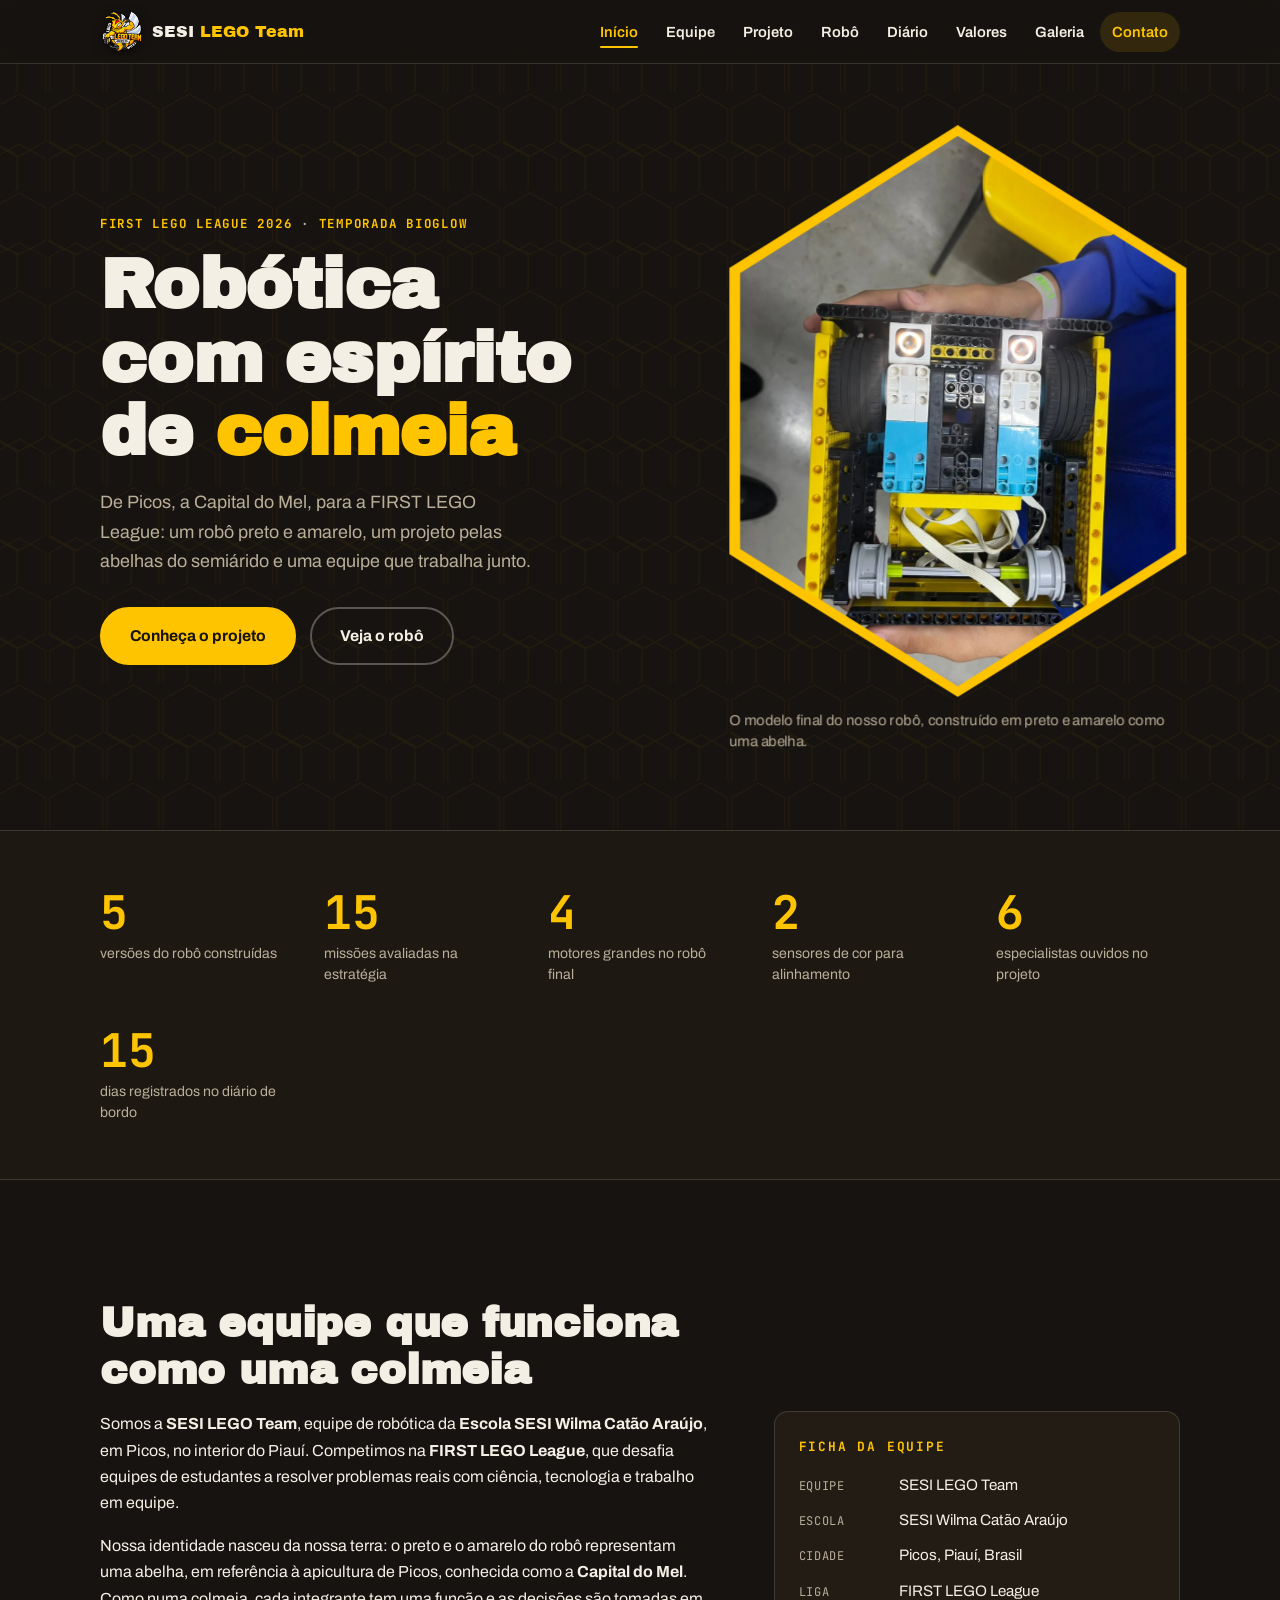
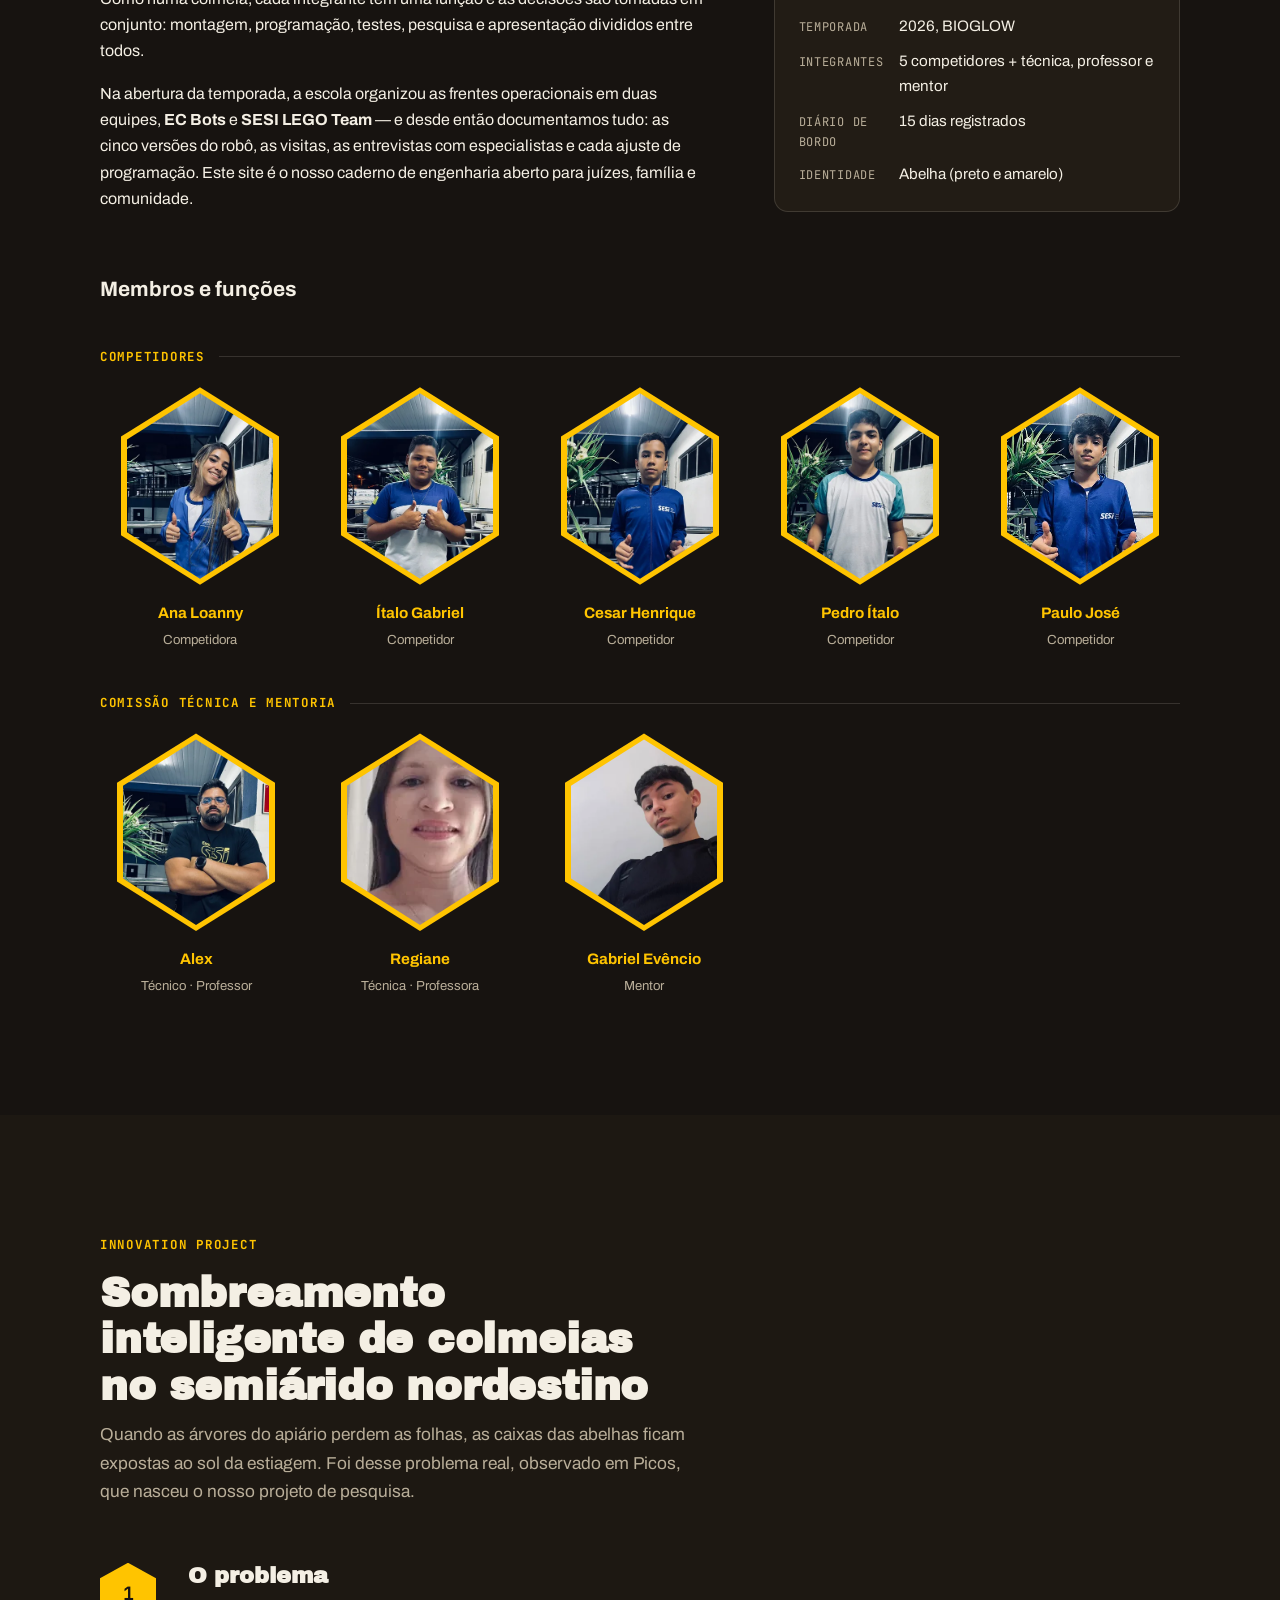
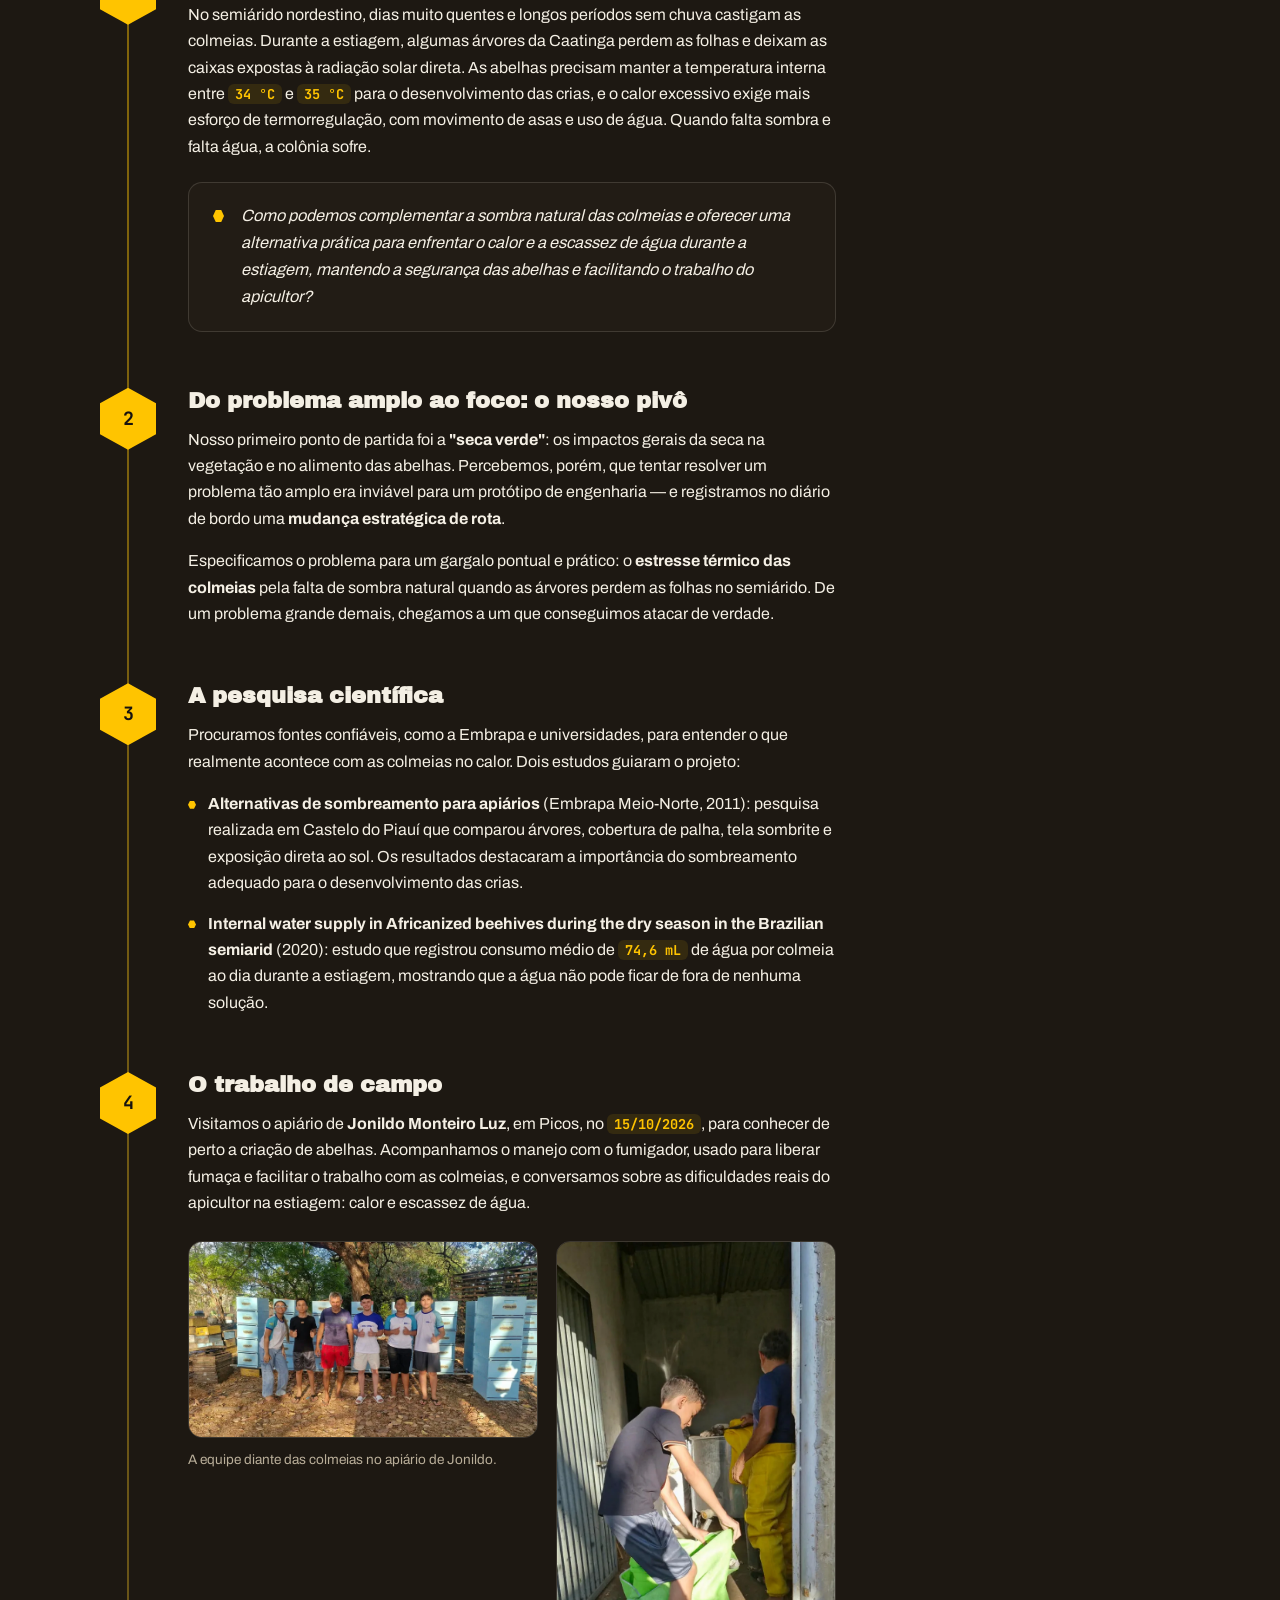
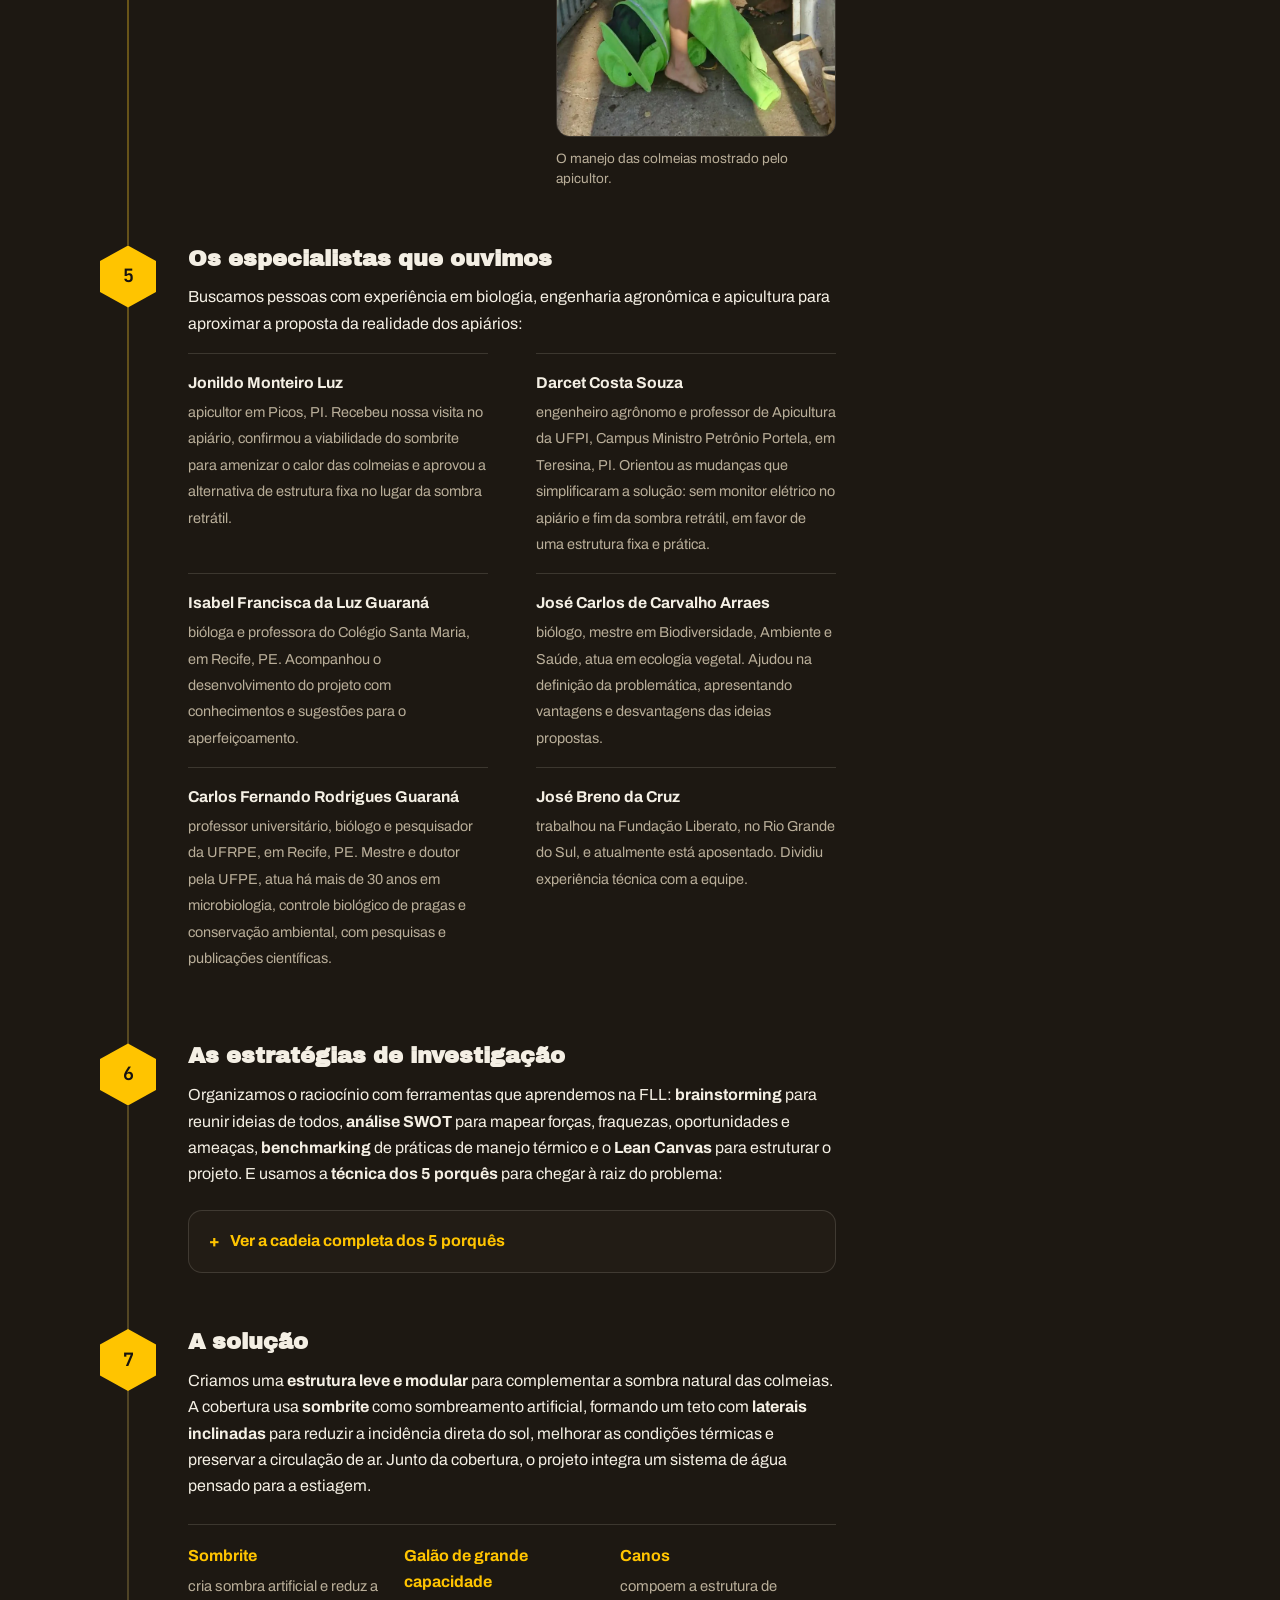
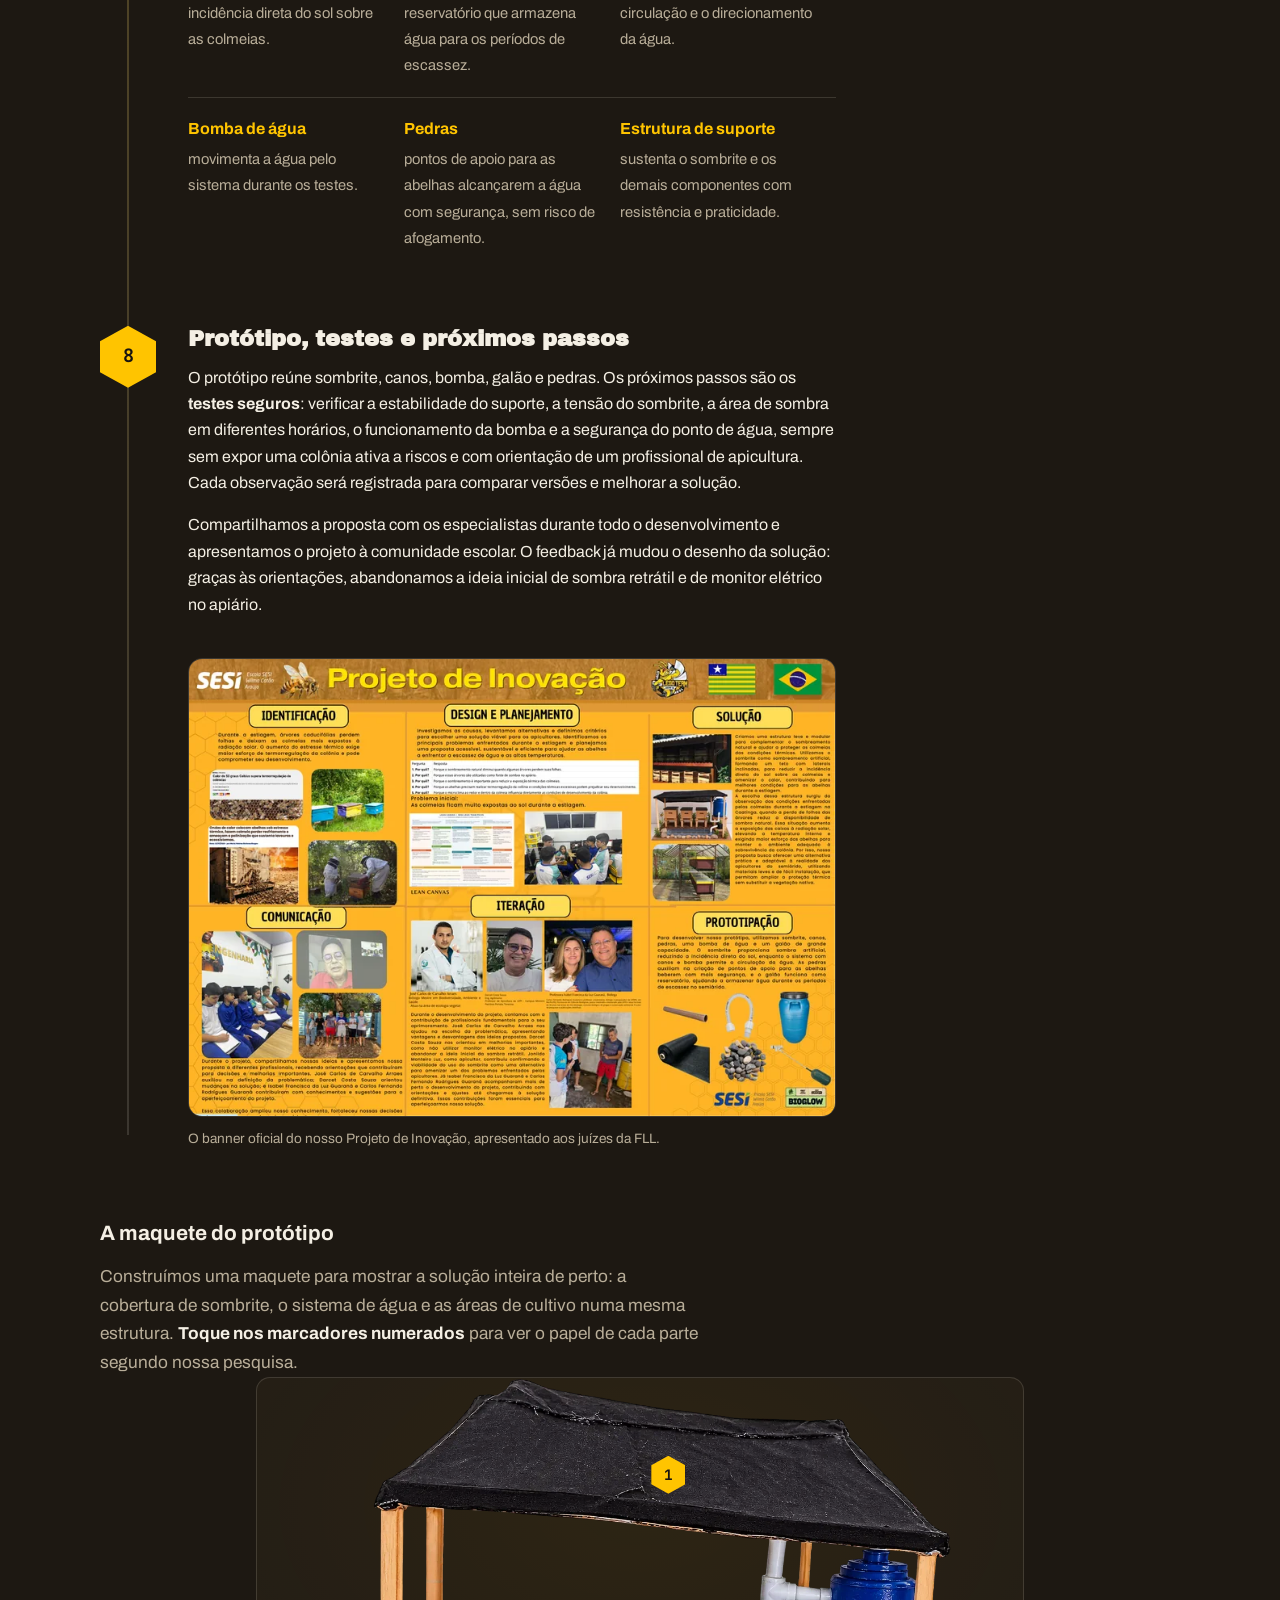
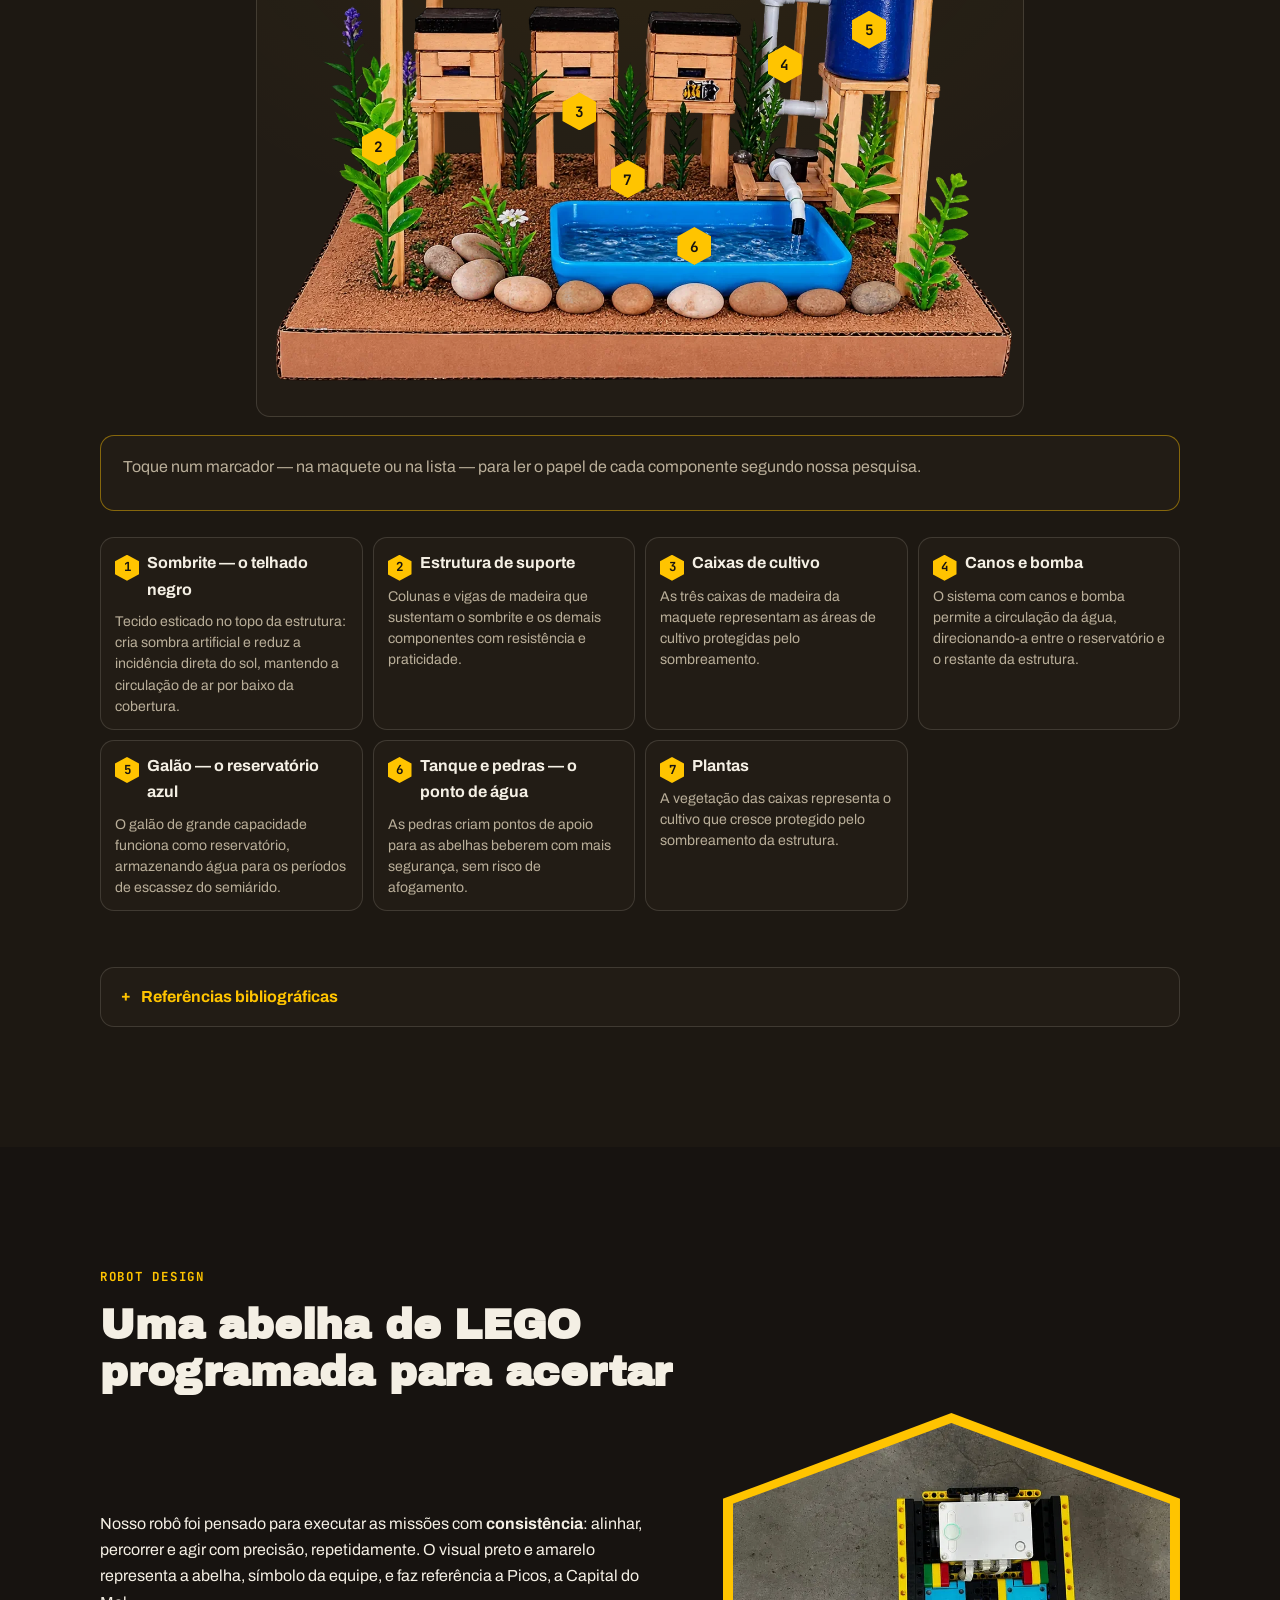
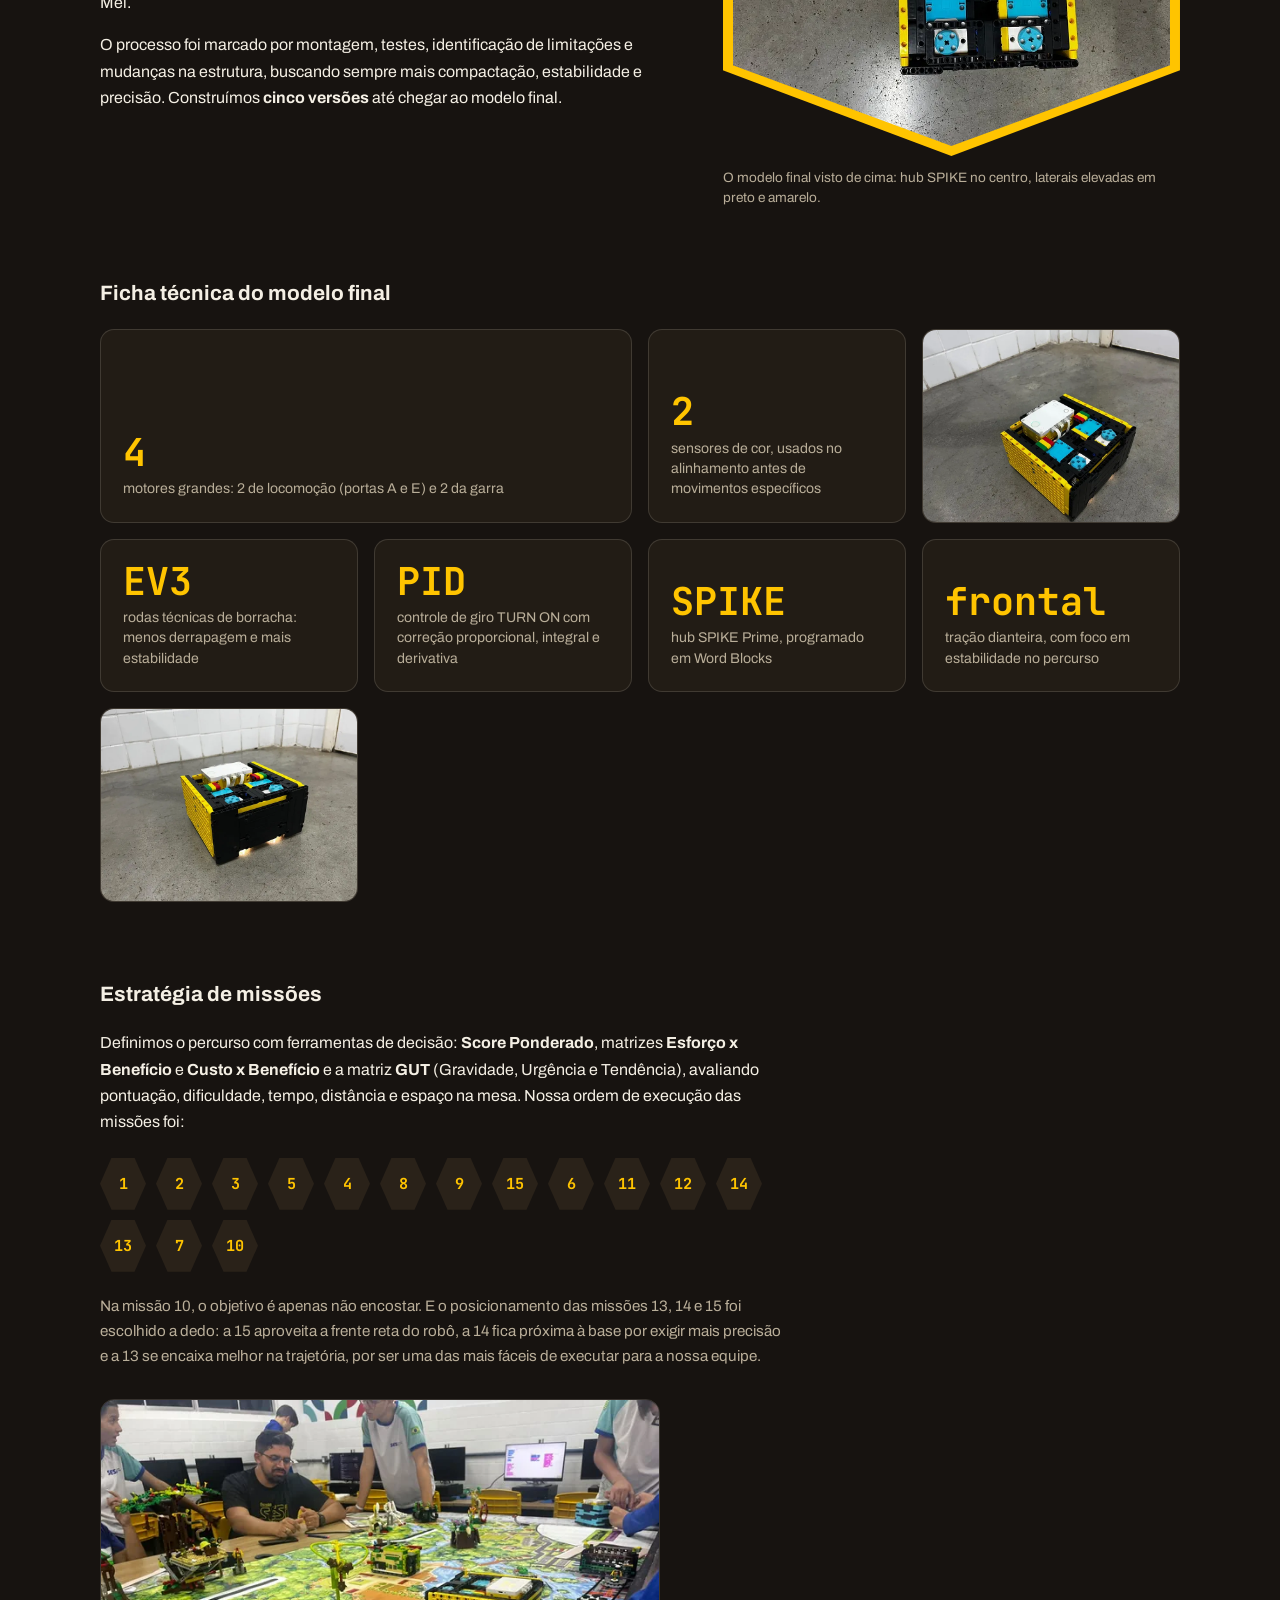
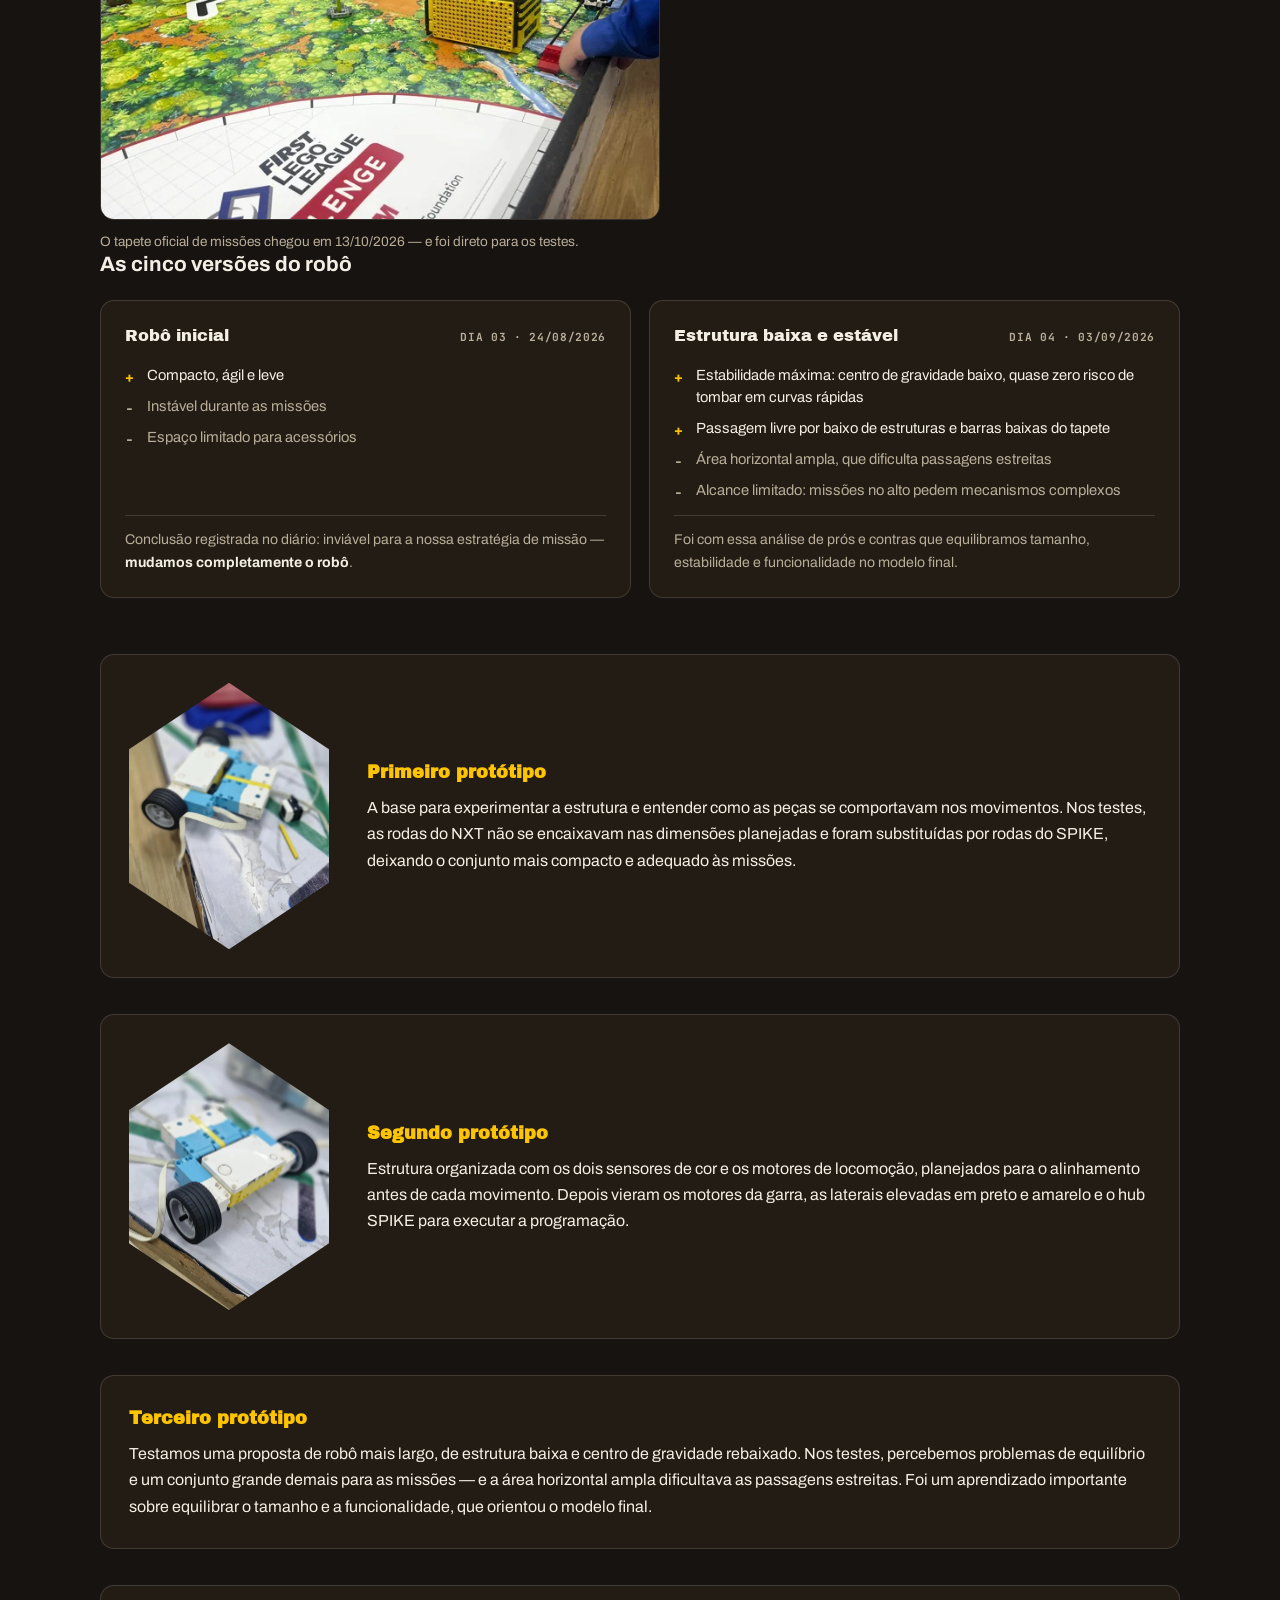
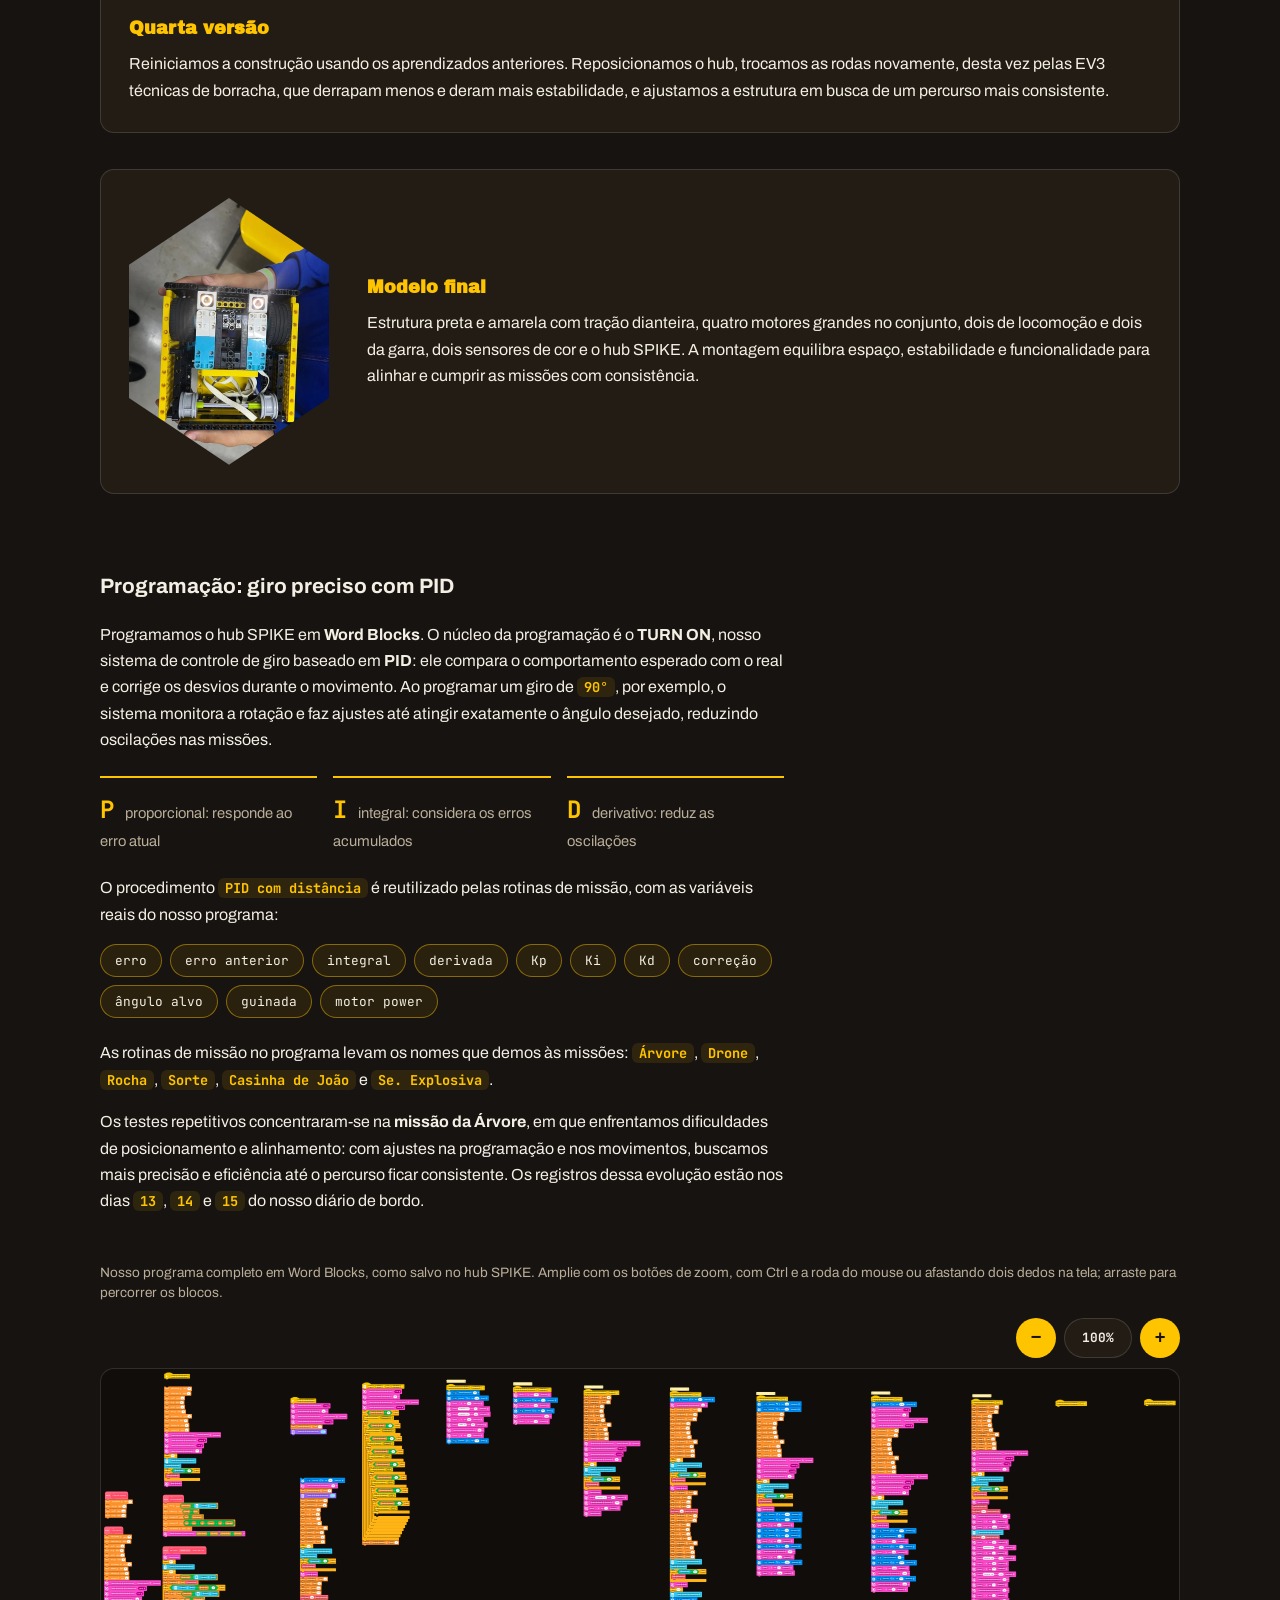
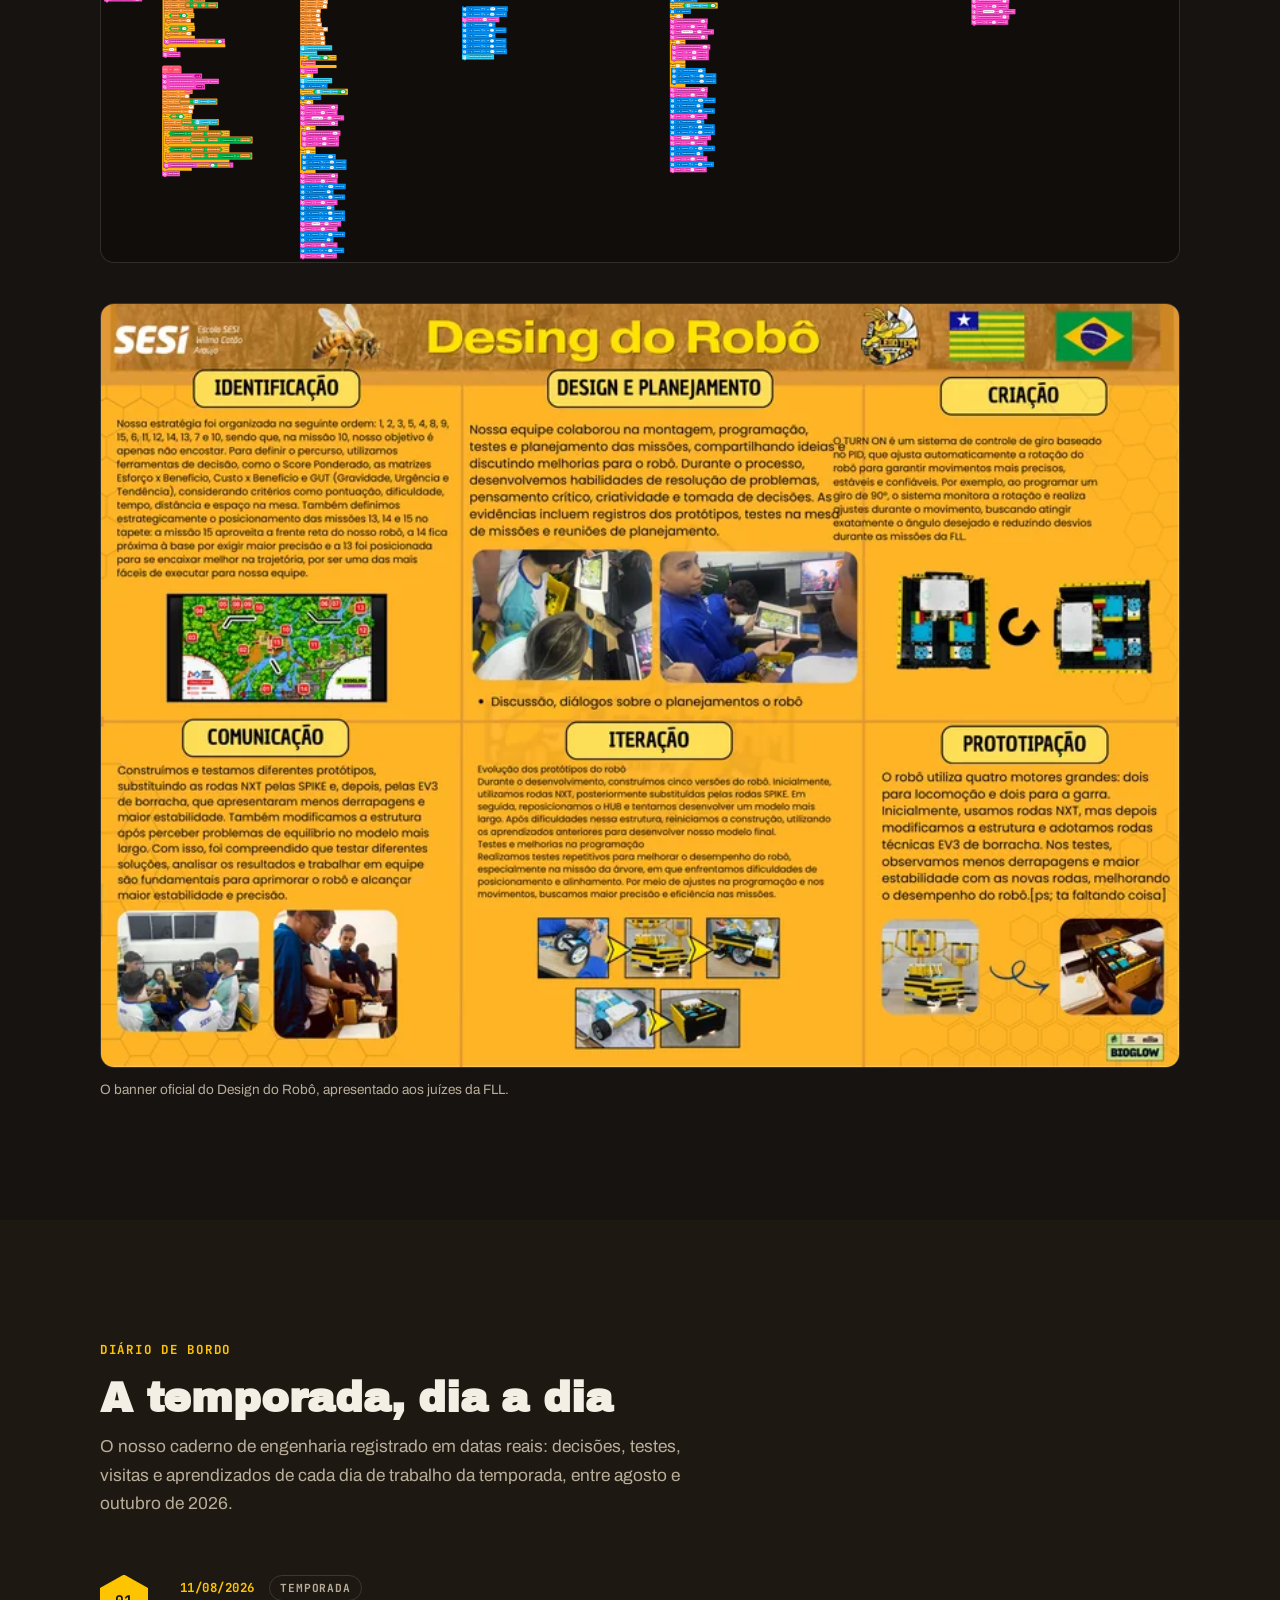
==== commit 0221696e: "Visualizador do programa: sem cortes e com zoom - programa-pid-completo.svg: viewBox reaberto para a" ====
--- a/index.html
+++ b/index.html
@@ -966,12 +966,24 @@
         <figure class="programa-viewer reveal">
           <figcaption class="legenda">
             Nosso programa completo em Word Blocks, como salvo no hub SPIKE.
-            Arraste para os lados e para baixo para explorar os blocos.
+            <span class="sem-js">Role dentro do quadro para explorar o programa
+            inteiro.</span>
+            <span class="so-js">Amplie com os botões de zoom, com Ctrl e a roda
+            do mouse ou afastando dois dedos na tela; arraste para percorrer os
+            blocos.</span>
           </figcaption>
-          <div class="code-viewer" role="region" aria-label="Programa do robô em Word Blocks. Role horizontalmente para ver o conteúdo completo." tabindex="0">
+          <div class="code-viewer-barra" role="group" aria-label="Zoom do programa">
+            <button type="button" class="code-zoom-btn" id="codeZoomMenos"
+                    aria-label="Diminuir o zoom do programa" aria-controls="codeViewer">−</button>
+            <button type="button" class="code-zoom-nivel" id="codeZoomNivel"
+                    aria-label="Voltar o programa ao tamanho ajustado" aria-live="polite">100%</button>
+            <button type="button" class="code-zoom-btn" id="codeZoomMais"
+                    aria-label="Aumentar o zoom do programa" aria-controls="codeViewer">+</button>
+          </div>
+          <div class="code-viewer" id="codeViewer" role="region" aria-label="Programa do robô em Word Blocks. Role dentro do quadro para ver o conteúdo completo." tabindex="0">
             <img src="assets/img/programa-pid-completo.svg"
                  alt="Captura do programa Word Blocks da equipe exibindo os blocos de eventos, os procedimentos definidos, incluindo o PID com distância, e as rotinas de missão"
-                 loading="lazy" decoding="async">
+                 loading="lazy" decoding="async" draggable="false">
           </div>
         </figure>
 
@@ -1578,7 +1590,7 @@
   <!-- Lightbox (janela ampliada da galeria) -->
   <dialog class="lightbox" id="lightbox" aria-label="Foto ampliada">
     <figure class="lightbox-figura">
-      <img id="lightboxImg" alt="">
+      <img id="lightboxImg" alt="" src="data:image/svg+xml,%3Csvg xmlns='http://www.w3.org/2000/svg'/%3E">
       <figcaption id="lightboxCap" class="legenda"></figcaption>
     </figure>
     <button class="lightbox-fechar" id="lightboxFechar" aria-label="Fechar foto ampliada">Fechar</button>
--- a/assets/css/style.css
+++ b/assets/css/style.css
@@ -1095,23 +1095,75 @@
 
 /* visualizador do programa real */
 .programa-viewer { margin: 48px 0 0; }
+
+/* barra de zoom: ampliar e diminuir ajuda a ler os blocos.
+   Sem JS ela não funciona — escondida, o visualizador segue
+   como imagem completa com rolagem. */
+.code-viewer-barra {
+  display: flex;
+  justify-content: flex-end;
+  align-items: center;
+  gap: 8px;
+  margin-top: 14px;
+}
+.code-zoom-btn,
+.code-zoom-nivel {
+  height: 40px;
+  border-radius: var(--pill);
+  font-weight: 700;
+  cursor: pointer;
+}
+.code-zoom-btn {
+  width: 40px;
+  padding: 0;
+  border: none;
+  background: var(--amarelo);
+  color: var(--preto);
+  font-size: 1.15rem;
+  line-height: 1;
+}
+.code-zoom-btn:hover { background: var(--ambar); }
+.code-zoom-btn:active { transform: translateY(1px); }
+.code-zoom-nivel {
+  min-width: 68px;
+  padding: 0 12px;
+  background: var(--superficie);
+  color: var(--texto);
+  border: 1px solid var(--borda);
+  font-family: var(--fonte-mono);
+  font-size: 0.8rem;
+}
+.code-zoom-nivel:hover { border-color: var(--borda-amarela); }
+html:not(.js) .code-viewer-barra { display: none; }
+/* textos da legenda acompanham o que esta disponivel */
+html:not(.js) .so-js { display: none; }
+html.js .sem-js { display: none; }
+
 .code-viewer {
-  margin-top: 14px;
+  margin-top: 10px;
   border: 1px solid var(--borda);
   border-radius: var(--raio);
   background: #100d0a;
   overflow: auto;
   max-height: 520px;
   scrollbar-color: var(--amarelo) var(--superficie);
-}
+  /* arraste com mouse para percorrer os blocos */
+  cursor: grab;
+  touch-action: pan-x pan-y; /* 1 dedo rola nativo; pinça vira zoom nosso */
+  user-select: none;
+  -webkit-user-select: none;
+}
+.code-viewer.arrastando { cursor: grabbing; }
 .code-viewer img {
-  width: 11400px;
+  /* tamanho integral do SVG (fallback sem JS); com JS a largura
+     acompanha o nível de zoom escolhido */
+  width: 11320px;
   height: auto;
   max-width: none;
-  /* reserva a altura antes do SVG carregar: evita desvio de layout
-     que empurrava as seções abaixo (diário/valores) durante o
-     scroll suave até âncoras */
-  aspect-ratio: 11400 / 6000;
+  aspect-ratio: 11320 / 5180;
+  /* o dedo toca a imagem: sem isto o navegador rouba a pinça
+     para o zoom da página inteira */
+  touch-action: pan-x pan-y;
 }
 
 /* ---------- Diário de bordo (timeline da temporada) ---------- */
@@ -1351,31 +1403,43 @@
 .maquete-palco[data-ativa] .maquete-pino { filter: brightness(0.4); }
 .maquete-palco[data-ativa] .maquete-pino.destaque { filter: none; }
 
-/* painel do apontamento */
+/* painel do apontamento: hexágono numerado — a mesma linguagem dos
+   marcadores e da lista — seguido do título e do texto da parte */
 .maquete-painel {
   margin-top: 18px;
   min-height: 76px;
   border: 1px solid var(--borda-amarela);
-  border-left: 6px solid var(--amarelo);
   border-radius: var(--raio);
   background: var(--superficie);
   padding: 18px 22px;
 }
 .maquete-painel-hint { margin: 0; color: var(--muted); }
+.maquete-painel-cabeca {
+  display: flex;
+  align-items: center;
+  gap: 10px;
+  margin-bottom: 6px;
+}
+.maquete-painel-hex {
+  clip-path: var(--hex-p);
+  background: var(--amarelo);
+  color: var(--preto);
+  font-family: var(--fonte-mono);
+  font-weight: 700;
+  font-size: 0.85rem;
+  width: 26px;
+  height: 28px;
+  display: inline-grid;
+  place-items: center;
+  flex: none;
+}
 .maquete-painel h4 {
-  margin: 0 0 6px;
+  margin: 0;
   font-family: var(--fonte-display);
   font-size: 1.05rem;
   color: var(--amarelo);
 }
 .maquete-painel p { margin: 0; }
-.maquete-painel .maquete-painel-num {
-  font-family: var(--fonte-mono);
-  font-size: 0.8rem;
-  color: var(--muted);
-  letter-spacing: 0.08em;
-  text-transform: uppercase;
-}
 
 /* lista de partes */
 .maquete-partes {
